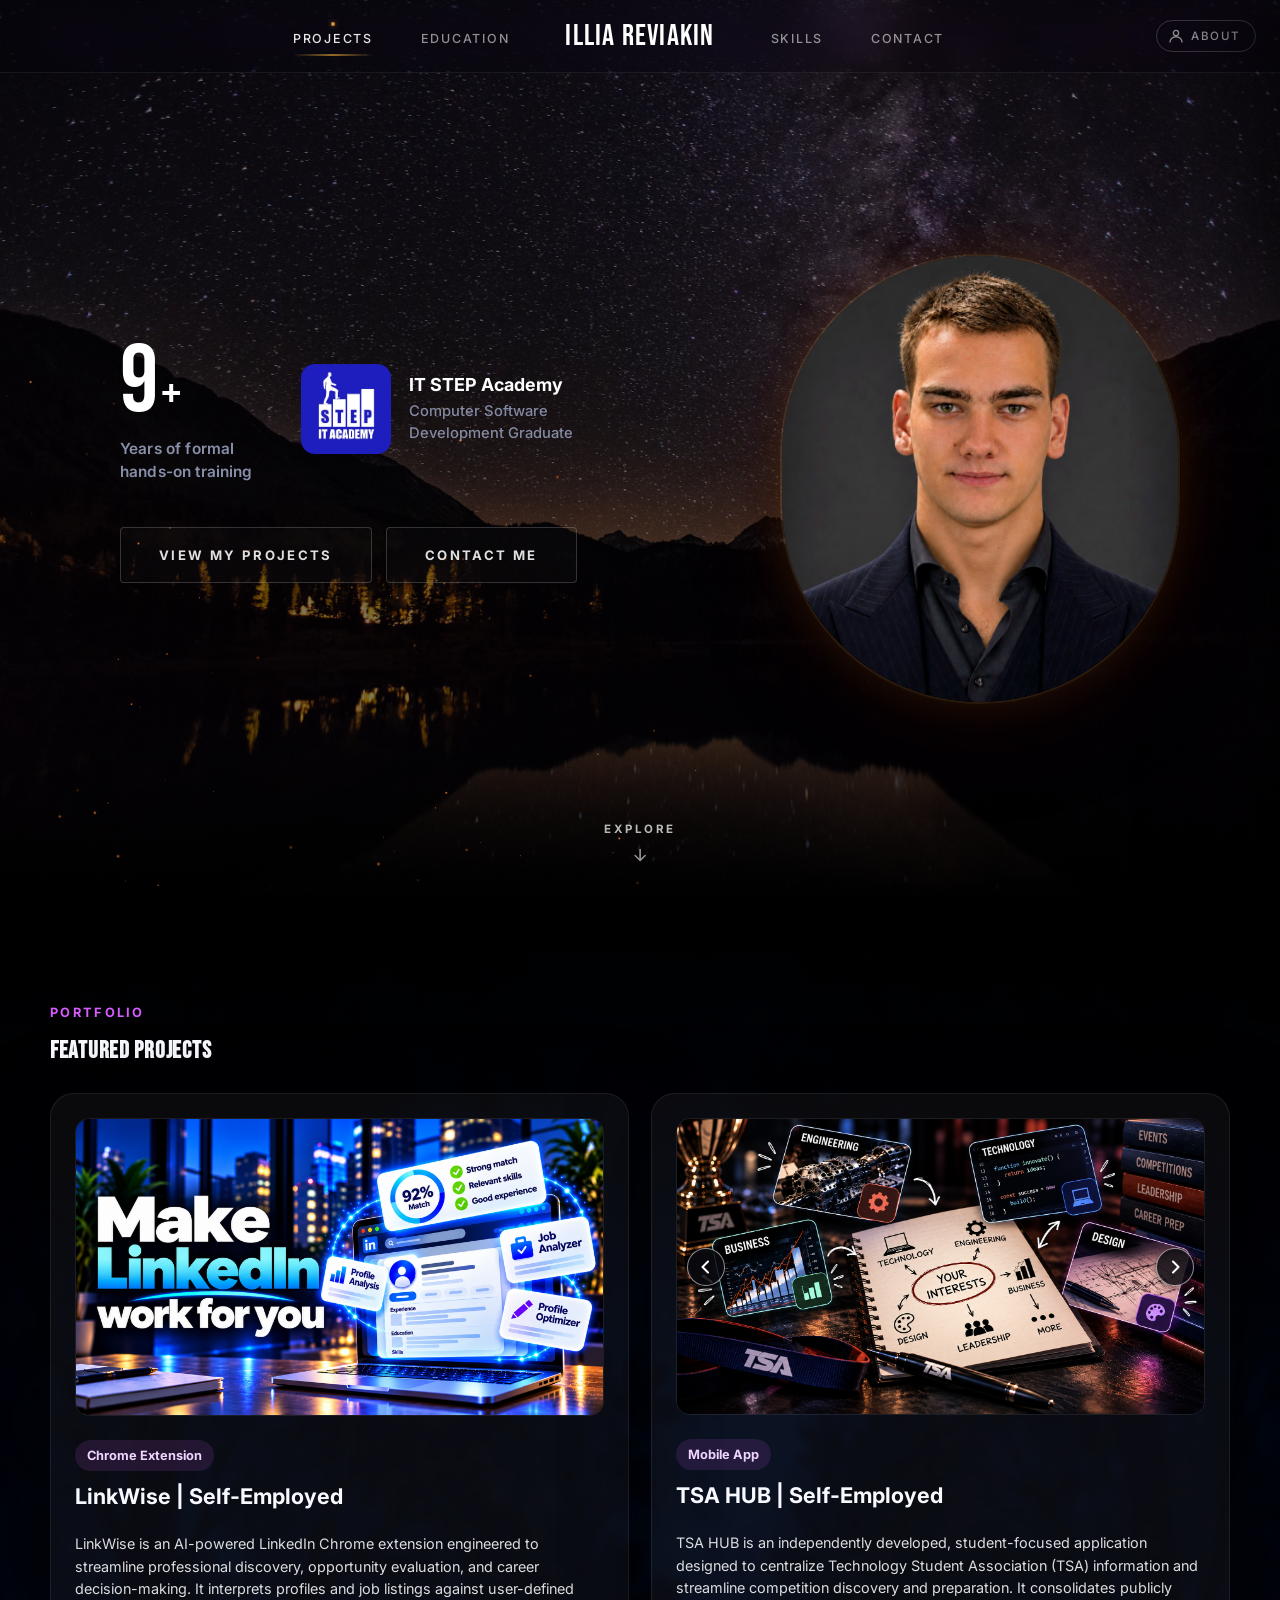
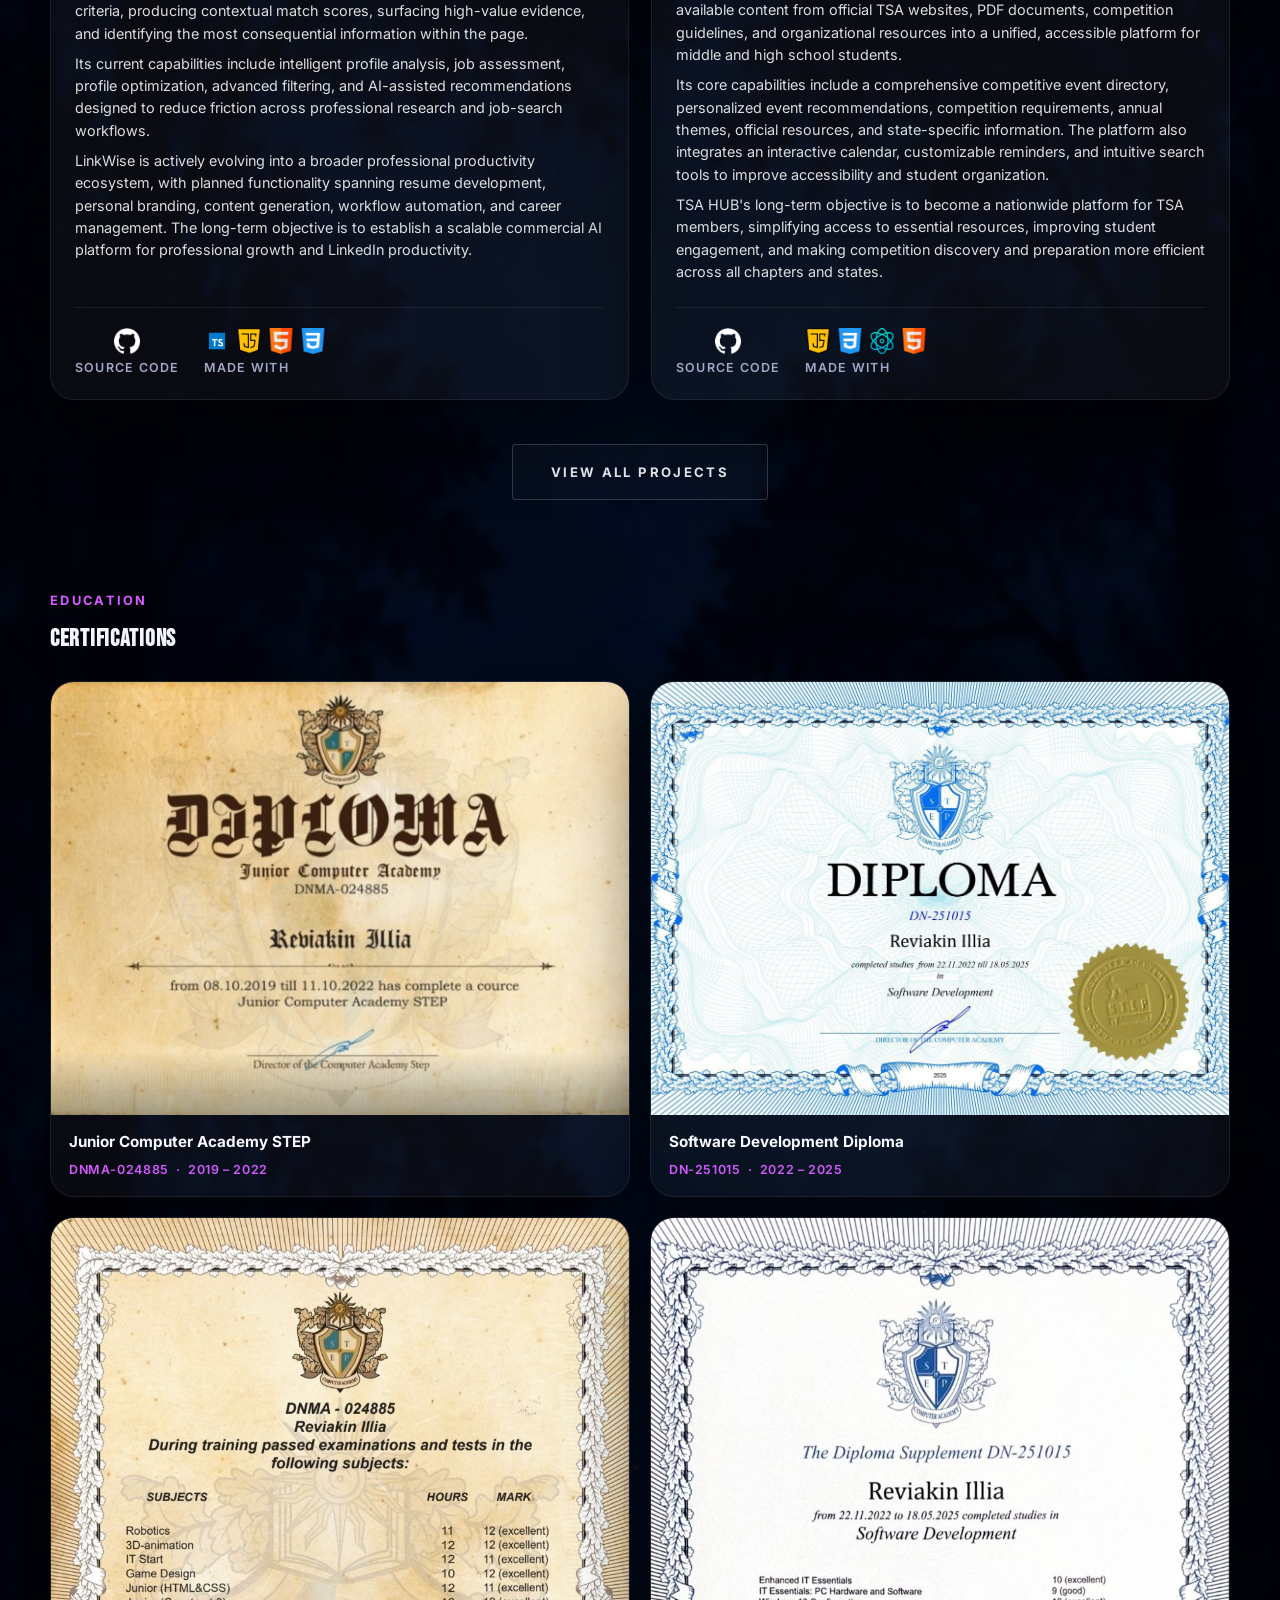
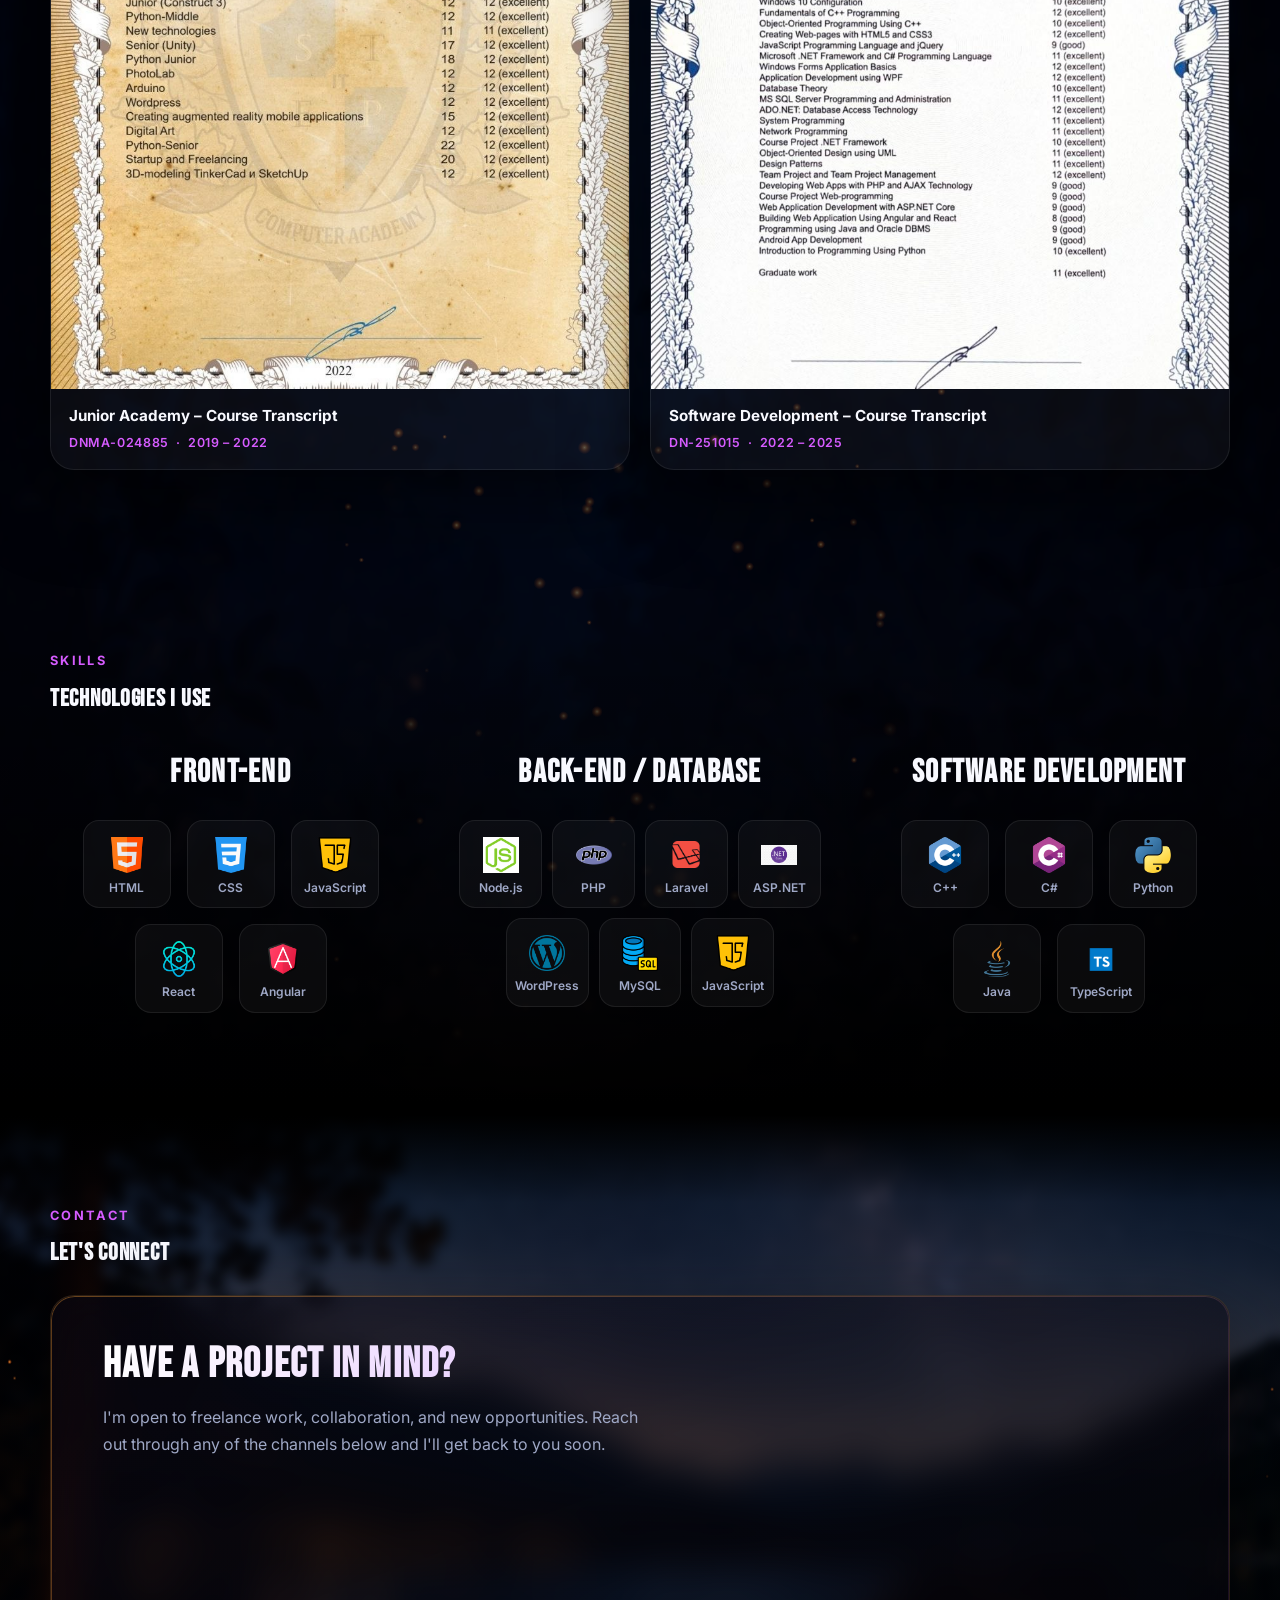
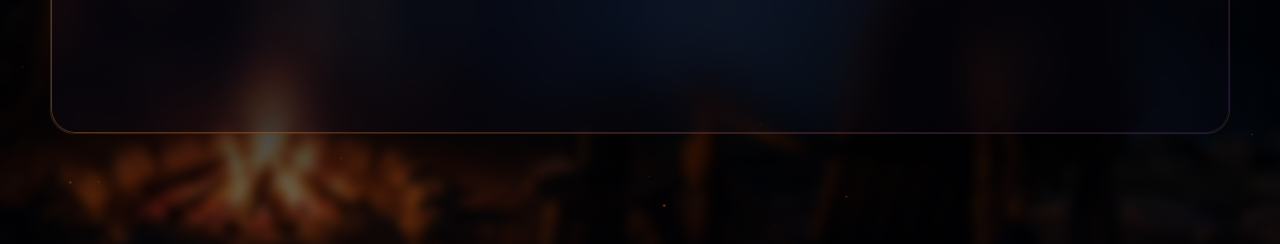
==== index.html @ 8b2b3a5b "add logo favicon" ====
<!DOCTYPE html>
<html lang="en">
<head>
    <meta charset="UTF-8" />
    <meta name="viewport" content="width=device-width, initial-scale=1.0" />
    <link rel="icon" href="favicon.ico" sizes="any" />
    <link rel="icon" type="image/png" href="assets/img/logo.png" />
    <link rel="apple-touch-icon" href="assets/img/apple-touch-icon.png" />
    <title>Illia Reviakin | Portfolio</title>

    <link rel="preconnect" href="https://fonts.googleapis.com">
    <link rel="preconnect" href="https://fonts.gstatic.com" crossorigin>
    <link href="https://fonts.googleapis.com/css2?family=Bebas+Neue&family=Inter:wght@400;500;600;700;800&display=swap" rel="stylesheet">

    <link rel="stylesheet" href="assets/css/core/global.css" />
    <link rel="stylesheet" href="assets/css/hero.css?v=3" />
    <link rel="stylesheet" href="assets/css/projects.css" />
    <link rel="stylesheet" href="assets/css/education-skills.css" />
    <link rel="stylesheet" href="assets/css/contact-responsive.css" />
</head>
<body>

<div class="scroll-progress" id="scrollProgress"></div>

<header class="site-header">
    <div class="container nav">
        <nav class="nav-links nav-links-left">
            <a href="#projects">Projects</a>
            <a href="#education">Education</a>
        </nav>
        <a href="#" class="brand">Illia Reviakin</a>
        <nav class="nav-links nav-links-right">
            <a href="#skills">Skills</a>
            <a href="#contact">Contact</a>
        </nav>
    </div>
    <button class="nav-about-btn" id="aboutBtn" aria-label="About me">
        <svg width="18" height="18" viewBox="0 0 24 24" fill="none" xmlns="http://www.w3.org/2000/svg">
            <circle cx="12" cy="8" r="3.5" stroke="currentColor" stroke-width="1.7"/>
            <path d="M4 20c0-4 3.582-7 8-7s8 3 8 7" stroke="currentColor" stroke-width="1.7" stroke-linecap="round"/>
        </svg>
        <span>About</span>
    </button>
    <button class="mobile-menu-toggle" id="mobileMenuToggle" aria-label="Open menu" aria-expanded="false" aria-controls="mobileMenu">
        <span class="mobile-menu-bar"></span>
        <span class="mobile-menu-bar"></span>
        <span class="mobile-menu-bar"></span>
    </button>
</header>

<div class="mobile-menu-backdrop" id="mobileMenuBackdrop"></div>
<nav class="mobile-menu" id="mobileMenu" aria-hidden="true" aria-label="Mobile navigation">
    <div class="mobile-menu-inner">
        <span class="mobile-menu-eyebrow">Menu</span>
        <a href="projects.html" class="mobile-menu-link mobile-menu-link-page">Projects</a>
        <a href="#education" class="mobile-menu-link">Education</a>
        <a href="#skills" class="mobile-menu-link">Skills</a>
        <a href="#contact" class="mobile-menu-link">Contact</a>
        <a href="#" class="mobile-menu-link mobile-menu-link-about" id="mobileMenuAbout">
            <svg width="18" height="18" viewBox="0 0 24 24" fill="none" xmlns="http://www.w3.org/2000/svg">
                <circle cx="12" cy="8" r="3.5" stroke="currentColor" stroke-width="1.7"/>
                <path d="M4 20c0-4 3.582-7 8-7s8 3 8 7" stroke="currentColor" stroke-width="1.7" stroke-linecap="round"/>
            </svg>
            About Me
        </a>
    </div>
</nav>

<main>


    <section class="hero">
        <div class="hero-bg"></div>
        <div class="container hero-inner">
            <div class="hero-content">
                <div class="hero-image-side">
                    <div class="hero-oval">
                        <img src="assets/img/pfp/IMG_20261115_224828_954.jpg" alt="Illia Reviakin" />
                    </div>
                </div>

                <div class="hero-text-side">
                    <div class="hero-stats">
                        <div class="hero-stat hero-stat-exp">
                            <div class="stat-exp-number">
                                <span class="stat-exp-num">9</span><span class="stat-exp-plus">+</span>
                            </div>
                            <div class="stat-exp-label">Years of formal<br>hands-on training</div>
                        </div>
                        <div class="hero-stat hero-stat-academy">
                            <img src="assets/img/icons/academy.png" alt="IT STEP Academy" class="academy-logo-big" />
                            <div class="stat-academy-text">
                                <span class="stat-academy-name">IT STEP Academy</span>
                                <span class="stat-academy-sub">Computer Software<br>Development Graduate</span>
                            </div>
                        </div>
                    </div>
                    <div class="hero-actions">
                        <a href="projects.html" class="btn-ember btn-ember-ghost">View My Projects</a>
                        <a href="#contact" class="btn-ember btn-ember-ghost">Contact Me</a>
                    </div>
                </div>
            </div>
        </div>
        <canvas class="hero-particles" aria-hidden="true"></canvas>
        <a href="#projects" class="hero-explore">
            <span class="hero-explore-label">Explore</span>
            <span class="hero-explore-arrow">
                <svg width="18" height="18" viewBox="0 0 18 18" fill="none" xmlns="http://www.w3.org/2000/svg">
                    <path d="M9 3.5V14.5M9 14.5L4 9.5M9 14.5L14 9.5" stroke="currentColor" stroke-width="1.6" stroke-linecap="round" stroke-linejoin="round"/>
                </svg>
            </span>
        </a>
    </section>

    <div class="seam-divider"></div>

    <div class="bonfire-zone">
        <canvas class="bonfire-canvas" aria-hidden="true"></canvas>
        <section id="projects" class="section">
            <div class="container">
                <div class="section-head">
                    <p class="section-label">Portfolio</p>
                    <h2>Featured Projects</h2>
                </div>
                <div class="projects-grid projects-single">


                    <article class="project-card">
                        <div class="project-preview">
                            <img src="assets/img/projects/linkwise/linkwise.png" alt="LinkWise" class="project-preview-img" />
                        </div>
                        <div class="project-card-body">
                            <div class="project-card-top">
                                <span class="project-tag">Chrome Extension</span>
                            </div>
                            <h3>LinkWise | Self-Employed</h3>
                            <ul class="project-bullets">
                                <li>LinkWise is an AI-powered LinkedIn Chrome extension engineered to streamline professional discovery, opportunity evaluation, and career decision-making. It interprets profiles and job listings against user-defined criteria, producing contextual match scores, surfacing high-value evidence, and identifying the most consequential information within the page.</li>
                                <li>Its current capabilities include intelligent profile analysis, job assessment, profile optimization, advanced filtering, and AI-assisted recommendations designed to reduce friction across professional research and job-search workflows.</li>
                                <li>LinkWise is actively evolving into a broader professional productivity ecosystem, with planned functionality spanning resume development, personal branding, content generation, workflow automation, and career management. The long-term objective is to establish a scalable commercial AI platform for professional growth and LinkedIn productivity.</li>
                            </ul>
                            <div class="project-stats">
                                <a href="https://github.com/irev1ak1n/linkwise" target="_blank" rel="noopener" class="project-stat project-stat-github" aria-label="LinkWise source code on GitHub">
                                    <img src="assets/img/icons/github.png" alt="GitHub" />
                                    <span class="project-stat-label">Source code</span>
                                </a>
                                <div class="project-stat project-stat-tech">
                                    <div class="project-tech-icons">
                                        <img src="assets/img/icons/typescript.png" alt="TypeScript" title="TypeScript" />
                                        <img src="assets/img/icons/java-script.png" alt="JavaScript" title="JavaScript" />
                                        <img src="assets/img/icons/html.png" alt="HTML" title="HTML" />
                                        <img src="assets/img/icons/css-3.png" alt="CSS" title="CSS" />
                                    </div>
                                    <span class="project-stat-label">Made with</span>
                                </div>
                            </div>
                        </div>
                    </article>

                    <article class="project-card">
                        <div class="project-preview project-slideshow">
                                <div class="slideshow-track">
                                    <div class="slideshow-slide"><img src="assets/img/projects/tsa-hub/tsa-hub.png" alt="TSA HUB" class="project-preview-img" /></div>
                                    <div class="slideshow-slide slideshow-trio">
                                            <img src="assets/img/projects/tsa-hub/slideshow%20(6).jpg" alt="TSA HUB screenshot 6" loading="lazy" />
                                            <img src="assets/img/projects/tsa-hub/slideshow%20(5).jpg" alt="TSA HUB screenshot 5" loading="lazy" />
                                            <img src="assets/img/projects/tsa-hub/slideshow%20(4).jpg" alt="TSA HUB screenshot 4" loading="lazy" />
                                    </div>
                                    <div class="slideshow-slide slideshow-trio">
                                            <img src="assets/img/projects/tsa-hub/slideshow%20(1).jpg" alt="TSA HUB screenshot 1" loading="lazy" />
                                            <img src="assets/img/projects/tsa-hub/slideshow%20(2).jpg" alt="TSA HUB screenshot 2" loading="lazy" />
                                            <img src="assets/img/projects/tsa-hub/slideshow%20(3).jpg" alt="TSA HUB screenshot 3" loading="lazy" />
                                    </div>
                                </div>
                                <button type="button" class="slideshow-arrow slideshow-prev" aria-label="Previous image"><svg width="18" height="18" viewBox="0 0 18 18" fill="none" xmlns="http://www.w3.org/2000/svg"><path d="M11 3.5L5.5 9L11 14.5" stroke="currentColor" stroke-width="2" stroke-linecap="round" stroke-linejoin="round"/></svg></button>
                                <button type="button" class="slideshow-arrow slideshow-next" aria-label="Next image"><svg width="18" height="18" viewBox="0 0 18 18" fill="none" xmlns="http://www.w3.org/2000/svg"><path d="M7 3.5L12.5 9L7 14.5" stroke="currentColor" stroke-width="2" stroke-linecap="round" stroke-linejoin="round"/></svg></button>
                        </div>
                        <div class="project-card-body">
                            <div class="project-card-top">
                                <span class="project-tag">Mobile App</span>
                            </div>
                            <h3>TSA HUB | Self-Employed</h3>
                            <ul class="project-bullets">
                                <li>TSA HUB is an independently developed, student-focused application designed to centralize Technology Student Association (TSA) information and streamline competition discovery and preparation. It consolidates publicly available content from official TSA websites, PDF documents, competition guidelines, and organizational resources into a unified, accessible platform for middle and high school students.</li>
                                <li>Its core capabilities include a comprehensive competitive event directory, personalized event recommendations, competition requirements, annual themes, official resources, and state-specific information. The platform also integrates an interactive calendar, customizable reminders, and intuitive search tools to improve accessibility and student organization.</li>
                                <li>TSA HUB's long-term objective is to become a nationwide platform for TSA members, simplifying access to essential resources, improving student engagement, and making competition discovery and preparation more efficient across all chapters and states.</li>
                            </ul>
                            <div class="project-stats">
                                <a href="https://github.com/irev1ak1n/tsa-hub" target="_blank" rel="noopener" class="project-stat project-stat-github" aria-label="TSA HUB source code on GitHub">
                                    <img src="assets/img/icons/github.png" alt="GitHub" />
                                    <span class="project-stat-label">Source code</span>
                                </a>
                                <div class="project-stat project-stat-tech">
                                    <div class="project-tech-icons">
                                        <img src="assets/img/icons/java-script.png" alt="JavaScript" title="JavaScript" />
                                        <img src="assets/img/icons/css-3.png" alt="CSS" title="CSS" />
                                        <img src="assets/img/icons/react.png" alt="React" title="React" />
                                        <img src="assets/img/icons/html.png" alt="HTML" title="HTML" />
                                    </div>
                                    <span class="project-stat-label">Made with</span>
                                </div>
                            </div>
                        </div>
                    </article>




                </div>
                <div class="projects-cta">
                    <a href="projects.html" class="btn-ember btn-ember-ghost">View All Projects</a>
                </div>
            </div>
        </section>


        <section id="education" class="section">
            <div class="container">
                <div class="section-head">
                    <p class="section-label">Education</p>
                    <h2>Certifications</h2>
                </div>
                <div class="certs-grid">

                    <div class="certs-row certs-row-diplomas">
                        <div class="cert-card cert-card-wide">
                            <div class="cert-img-wrap cert-img-landscape">
                                <img src="assets/img/certs/junior.png" alt="Junior Computer Academy Diploma" />
                            </div>
                            <div class="cert-info">
                                <p class="cert-name">Junior Computer Academy STEP</p>
                                <p class="cert-meta">DNMA-024885 &nbsp;·&nbsp; 2019 – 2022</p>
                            </div>
                        </div>
                        <div class="cert-card cert-card-wide">
                            <div class="cert-img-wrap cert-img-landscape">
                                <img src="assets/img/certs/senior.jpg" alt="Software Development Diploma" />
                            </div>
                            <div class="cert-info">
                                <p class="cert-name">Software Development Diploma</p>
                                <p class="cert-meta">DN-251015 &nbsp;·&nbsp; 2022 – 2025</p>
                            </div>
                        </div>
                    </div>

                    <div class="certs-row certs-row-transcripts">
                        <div class="cert-card">
                            <div class="cert-img-wrap">
                                <img src="assets/img/certs/junior-courses.jpg" alt="Junior Academy Course List" />
                            </div>
                            <div class="cert-info">
                                <p class="cert-name">Junior Academy – Course Transcript</p>
                                <p class="cert-meta">DNMA-024885 &nbsp;·&nbsp; 2019 – 2022</p>
                            </div>
                        </div>
                        <div class="cert-card">
                            <div class="cert-img-wrap">
                                <img src="assets/img/certs/senior-courses.jpg" alt="Software Development Course List" />
                            </div>
                            <div class="cert-info">
                                <p class="cert-name">Software Development – Course Transcript</p>
                                <p class="cert-meta">DN-251015 &nbsp;·&nbsp; 2022 – 2025</p>
                            </div>
                        </div>
                    </div>

                </div>
            </div>
        </section>


        <section id="skills" class="section">
            <div class="container">
                <div class="section-head">
                    <p class="section-label">Skills</p>
                    <h2>Technologies I Use</h2>
                </div>
                <div class="skills-grid">

                    <article class="skill-group">
                        <h3>Front-End</h3>
                        <div class="skill-items">
                            <div class="skill-item"><img src="assets/img/icons/html.png" alt="HTML" /><span>HTML</span></div>
                            <div class="skill-item"><img src="assets/img/icons/css-3.png" alt="CSS" /><span>CSS</span></div>
                            <div class="skill-item"><img src="assets/img/icons/java-script.png" alt="JavaScript" /><span>JavaScript</span></div>
                            <div class="skill-item"><img src="assets/img/icons/react.png" alt="React" /><span>React</span></div>
                            <div class="skill-item"><img src="assets/img/icons/angular.png" alt="Angular" /><span>Angular</span></div>
                        </div>
                    </article>

                    <article class="skill-group">
                        <h3>Back-End / Database</h3>
                        <div class="skill-items skill-items-four">
                            <div class="skill-item"><img src="assets/img/icons/node-js.png" alt="Node.js" /><span>Node.js</span></div>
                            <div class="skill-item"><img src="assets/img/icons/php.png" alt="PHP" /><span>PHP</span></div>
                            <div class="skill-item"><img src="assets/img/icons/laravel-logo.png" alt="Laravel" /><span>Laravel</span></div>
                            <div class="skill-item"><img src="assets/img/icons/net.png" alt="ASP.NET" /><span>ASP.NET</span></div>
                            <div class="skill-item"><img src="assets/img/icons/wordpress.png" alt="WordPress" /><span>WordPress</span></div>
                            <div class="skill-item"><img src="assets/img/icons/database.png" alt="MySQL" /><span>MySQL</span></div>
                            <div class="skill-item"><img src="assets/img/icons/java-script.png" alt="JavaScript" /><span>JavaScript</span></div>
                        </div>
                    </article>

                    <article class="skill-group">
                        <h3>Software Development</h3>
                        <div class="skill-items">
                            <div class="skill-item"><img src="assets/img/icons/c-.png" alt="C++" /><span>C++</span></div>
                            <div class="skill-item"><img src="assets/img/icons/c-sharp.png" alt="C#" /><span>C#</span></div>
                            <div class="skill-item"><img src="assets/img/icons/python.png" alt="Python" /><span>Python</span></div>
                            <div class="skill-item"><img src="assets/img/icons/java.png" alt="Java" /><span>Java</span></div>
                            <div class="skill-item"><img src="assets/img/icons/typescript.png" alt="TypeScript" /><span>TypeScript</span></div>
                        </div>
                    </article>

                </div>
            </div>
        </section>
    </div>

    <div class="seam-divider"></div>

    <section id="contact" class="section contact-section">
        <canvas class="contact-particles" aria-hidden="true"></canvas>
        <div class="container">
            <div class="section-head">
                <p class="section-label">Contact</p>
                <h2>Let's Connect</h2>
            </div>
            <div class="contact-card">
                <div class="contact-intro">
                    <h3 class="contact-heading">Have a project in mind?</h3>
                    <p>I'm open to freelance work, collaboration, and new opportunities. Reach out through any of the channels below and I'll get back to you soon.</p>
                </div>
                <div class="contact-links">
                    <a href="mailto:illiareviakin2008@gmail.com" class="contact-link">
                        <span class="contact-link-icon">
                            <img src="assets/img/icons/mail.png" alt="Email" />
                        </span>
                        <span class="contact-link-text">
                            <span class="contact-link-label">Email</span>
                            <span class="contact-link-value">illiareviakin2008@gmail.com</span>
                        </span>
                    </a>
                    <a href="https://www.linkedin.com/in/illia-reviakin-12b951322/" target="_blank" class="contact-link">
                        <span class="contact-link-icon">
                            <img src="assets/img/icons/linkedin.png" alt="LinkedIn" />
                        </span>
                        <span class="contact-link-text">
                            <span class="contact-link-label">LinkedIn</span>
                            <span class="contact-link-value">Illia Reviakin</span>
                        </span>
                    </a>
                    <a href="https://github.com/irev1ak1n" target="_blank" class="contact-link">
                        <span class="contact-link-icon">
                            <img src="assets/img/icons/github.png" alt="GitHub" />
                        </span>
                        <span class="contact-link-text">
                            <span class="contact-link-label">GitHub</span>
                            <span class="contact-link-value">View my repositories</span>
                        </span>
                    </a>
                </div>
            </div>
        </div>
    </section>

</main>

<button class="back-to-top" id="backToTop" aria-label="Back to top">
    <svg width="18" height="18" viewBox="0 0 18 18" fill="none" xmlns="http://www.w3.org/2000/svg">
        <path d="M9 14.5V3.5M9 3.5L4 8.5M9 3.5L14 8.5" stroke="currentColor" stroke-width="1.6" stroke-linecap="round" stroke-linejoin="round"/>
    </svg>
</button>

<div class="about-overlay" id="aboutOverlay" aria-hidden="true">
    <div class="about-modal" role="dialog" aria-modal="true" aria-label="About Illia Reviakin">
        <button class="about-close" id="aboutClose" aria-label="Close">
            <svg width="18" height="18" viewBox="0 0 18 18" fill="none" xmlns="http://www.w3.org/2000/svg">
                <path d="M3 3l12 12M15 3L3 15" stroke="currentColor" stroke-width="1.7" stroke-linecap="round"/>
            </svg>
        </button>
        <div class="about-modal-inner">
            <span class="about-modal-eyebrow">About Me</span>
            <h2 class="about-modal-name">Illia Reviakin</h2>
            <p class="about-modal-text">I’m an aspiring software engineer with 9 years of formal software development training through IT STEP Academy and a strong interest in AI, full-stack development, and product engineering. Currently focused on independent projects and self-employed development work, with experience building software for real users and practical use cases. I’m motivated by complex challenges, the process of working through uncertainty, and creating practical solutions that make a meaningful difference for others.</p>
            <div class="about-modal-langs">
                <span class="about-langs-label">Languages</span>
                <span class="about-langs-list">Russian <span class="about-langs-dot">·</span> Ukrainian <span class="about-langs-dot">·</span> English</span>
            </div>
        </div>
    </div>
</div>

<script src="assets/js/main.js"></script>
</body>
</html>
---- assets/css/core/global.css ----
:root {
    --bg: #020307;
    --bg-soft: #05070f;
    --panel: rgba(255, 255, 255, 0.04);
    --panel-strong: rgba(255, 255, 255, 0.08);
    --text: #f8f9ff;
    --muted: #9fa8c6;
    --line: rgba(255, 255, 255, 0.08);

    --accent: #d65cff;
    --accent-2: #6ea8ff;
    --accent-3: #ff4d8d;

    --shadow: 0 25px 80px rgba(0, 0, 0, 0.6);

    --radius-lg: 24px;
    --radius-md: 16px;
    --container: 1180px;
}

* {
    box-sizing: border-box;
}

html {
    scroll-behavior: smooth;
}

body {
    margin: 0;
    background: #020307;
    color: var(--text);
    font-family: "Inter", sans-serif;
}

a {
    color: inherit;
    text-decoration: none;
}

img {
    max-width: 100%;
    display: block;
}

.container {
    width: min(100% - 40px, var(--container));
    margin: 0 auto;
}

.section {
    padding: 90px 0;
}

.section-head {
    margin-bottom: 28px;
}

.section-label,
.eyebrow {
    margin: 0 0 12px;
    color: var(--accent);
    text-transform: uppercase;
    letter-spacing: 0.18em;
    font-size: 0.8rem;
    font-weight: 700;
}

h1, h2, h3 {
    margin: 0;
}

h1, h2 {
    font-family: "Bebas Neue", sans-serif;
    letter-spacing: 0.03em;
}

p {
    margin: 0;
    color: var(--muted);
    line-height: 1.7;
}

.btn {
    display: inline-flex;
    align-items: center;
    justify-content: center;
    min-height: 48px;
    padding: 0 22px;
    border-radius: 999px;
    font-weight: 700;
    transition: 0.25s ease;
    border: 1px solid transparent;
    cursor: pointer;
}

.btn-primary {
    background: linear-gradient(135deg, var(--accent), var(--accent-3));
    color: #fff;
    box-shadow: var(--shadow);
}

.btn-primary:hover {
    transform: translateY(-2px);
}

.btn-secondary {
    border-color: var(--line);
    background: rgba(255, 255, 255, 0.04);
    color: var(--text);
}

.btn-secondary:hover {
    background: rgba(255, 255, 255, 0.08);
}

.btn-ember {
    position: relative;
    display: inline-flex;
    align-items: center;
    justify-content: center;
    min-height: 56px;
    padding: 0 38px;
    border-radius: 4px;
    font-family: "Inter", sans-serif;
    font-weight: 700;
    font-size: 0.82rem;
    letter-spacing: 0.18em;
    text-transform: uppercase;
    cursor: pointer;
    overflow: hidden;
    border: 1px solid transparent;
    transition:
            transform 0.3s cubic-bezier(0.34, 1.56, 0.64, 1),
            border-color 0.3s ease,
            box-shadow 0.3s ease,
            color 0.3s ease,
            background 0.3s ease;
}

.btn-ember::before {
    content: '';
    position: absolute;
    top: 0;
    left: -120%;
    width: 70%;
    height: 100%;
    background: linear-gradient(
            100deg,
            transparent,
            rgba(255, 210, 140, 0.28),
            transparent
    );
    transform: skewX(-20deg);
    transition: left 0.6s ease;
    pointer-events: none;
}

.btn-ember:hover::before {
    left: 130%;
}

.btn-ember-primary {
    color: rgba(255, 190, 110, 0.95);
    border-color: rgba(255, 150, 50, 0.7);
    background: rgba(255, 140, 40, 0.04);
    box-shadow:
            0 0 18px rgba(255, 130, 30, 0.25),
            inset 0 0 18px rgba(255, 130, 30, 0.08);
}

.btn-ember-primary:hover {
    transform: translateY(-3px);
    color: #ffffff;
    border-color: rgba(255, 175, 70, 0.95);
    background: rgba(255, 140, 40, 0.1);
    box-shadow:
            0 0 28px rgba(255, 140, 35, 0.5),
            0 14px 40px rgba(255, 100, 20, 0.25),
            inset 0 0 22px rgba(255, 140, 30, 0.14);
}

.btn-ember-ghost {
    color: rgba(255, 255, 255, 0.88);
    border-color: rgba(255, 255, 255, 0.18);
    background: rgba(255, 255, 255, 0.02);
}

.btn-ember-ghost:hover {
    transform: translateY(-3px);
    color: #ffffff;
    border-color: rgba(255, 165, 70, 0.55);
    background: rgba(255, 150, 50, 0.06);
    box-shadow:
            0 0 22px rgba(255, 130, 30, 0.18),
            0 14px 36px rgba(0, 0, 0, 0.35);
}

.back-to-top {
    position: fixed;
    bottom: 36px;
    left: 36px;
    z-index: 100;
    width: 44px;
    height: 44px;
    border-radius: 50%;
    border: 1px solid rgba(255, 255, 255, 0.12);
    background: rgba(10, 8, 20, 0.7);
    backdrop-filter: blur(12px);
    -webkit-backdrop-filter: blur(12px);
    color: rgba(255, 255, 255, 0.75);
    cursor: pointer;
    display: flex;
    align-items: center;
    justify-content: center;
    opacity: 0;
    translate: 0 12px;
    pointer-events: none;
    transition:
            opacity 0.35s ease,
            translate 0.35s cubic-bezier(0.34, 1.56, 0.64, 1),
            border-color 0.25s ease,
            background 0.25s ease,
            color 0.25s ease;
}

.back-to-top.is-visible {
    opacity: 1;
    translate: 0 0;
    pointer-events: auto;
}

.back-to-top:hover {
    border-color: rgba(214, 92, 255, 0.5);
    background: rgba(214, 92, 255, 0.15);
    color: #ffffff;
}

@media (max-width: 700px) {
    .back-to-top {
        bottom: 24px;
        left: 20px;
        width: 38px;
        height: 38px;
    }
}

.scroll-progress {
    position: fixed;
    top: 0;
    left: 0;
    width: 0%;
    height: 2px;
    background: linear-gradient(90deg, rgba(255, 140, 30, 0.9), rgba(255, 210, 80, 0.9), rgba(255, 160, 50, 0.9));
    z-index: 200;
    transition: width 0.08s linear;
    box-shadow: 0 0 8px rgba(255, 160, 30, 0.6), 0 0 20px rgba(255, 100, 10, 0.3);
}

.project-stat-hours {
    background: linear-gradient(135deg, var(--accent), var(--accent-3));
    -webkit-background-clip: text;
    background-clip: text;
    -webkit-text-fill-color: transparent;
    color: transparent;
}

.bonfire-zone {
    position: relative;
    overflow: hidden;
    background: #0c1626;
}

.bonfire-zone::before {
    content: '';
    position: absolute;
    inset: -20px;
    background: url('../../img/background/bg4.png') center top / 100% 100% no-repeat;
    filter: blur(5px);
    z-index: 0;
}

.bonfire-zone::after {
    content: '';
    position: absolute;
    inset: 0;
    background:
            linear-gradient(to bottom, #000000 0%, transparent 14%, transparent 86%, #000000 100%),
            rgba(4, 7, 18, 0.34);
    pointer-events: none;
    z-index: 0;
}

.bonfire-canvas {
    position: absolute;
    inset: 0;
    width: 100%;
    height: 100%;
    z-index: 0;
    pointer-events: none;
}

.bonfire-zone > .section {
    position: relative;
    z-index: 1;
}

.seam-divider {
    height: 12px;
    background: #000000;
    position: relative;
    z-index: 5;
}


.skill-item:hover {
    border-color: rgba(255, 150, 50, 0.45) !important;
    box-shadow: 0 8px 30px rgba(255, 120, 20, 0.18) !important;
}
---- assets/css/hero.css ----
.site-header {
    position: fixed;
    top: 0;
    left: 0;
    right: 0;
    z-index: 50;
    backdrop-filter: blur(20px) saturate(1.8);
    -webkit-backdrop-filter: blur(20px) saturate(1.8);
    background: rgba(2, 3, 7, 0.28);
    border-bottom: 1px solid rgba(255, 255, 255, 0.07);
    transition:
            background 0.4s ease,
            border-color 0.4s ease,
            box-shadow 0.4s ease;
    transform: translateY(-100%);
    animation: navSlideDown 0.6s cubic-bezier(0.22, 1, 0.36, 1) 0.15s forwards;
}

@keyframes navSlideDown {
    to { transform: translateY(0); }
}

.site-header.scrolled {
    background: rgba(2, 3, 7, 0.48);
    border-bottom-color: rgba(255, 255, 255, 0.1);
    box-shadow: 0 4px 30px rgba(0, 0, 0, 0.4);
}

.nav {
    position: relative;
    z-index: 1;
    min-height: 72px;
    display: flex;
    align-items: center;
    justify-content: space-between;
    gap: 0;
    transition: min-height 0.35s ease;
}

.site-header.scrolled .nav {
    min-height: 58px;
}

.brand {
    font-family: "Bebas Neue", sans-serif;
    font-size: 1.9rem;
    letter-spacing: 0.04em;
    color: #ffffff;
    white-space: nowrap;
    flex-shrink: 0;
    padding: 0 32px;
    transition: opacity 0.2s ease;
}

.brand:hover {
    opacity: 0.75;
}

.nav-links {
    display: flex;
    align-items: center;
    gap: 0;
    flex: 1;
    background: none;
    border: none;
    padding: 0;
    backdrop-filter: none;
}

.nav-links-left {
    justify-content: flex-end;
}

.nav-links-right {
    justify-content: flex-start;
}

.nav-links a {
    position: relative;
    color: rgba(255, 255, 255, 0.55);
    font-weight: 500;
    font-size: 0.78rem;
    letter-spacing: 0.14em;
    padding: 14px 24px 10px;
    border: none;
    background: none;
    border-radius: 0;
    text-transform: uppercase;
    transition: color 0.3s ease;
}

.nav-links a::before {
    content: '';
    position: absolute;
    top: 5px;
    left: 50%;
    transform: translateX(-50%) translateY(-3px);
    width: 4px;
    height: 4px;
    border-radius: 50%;
    background: rgba(210, 145, 55, 1);
    box-shadow: 0 0 4px rgba(210, 130, 30, 0.6);
    opacity: 0;
    transition: opacity 0.3s ease, transform 0.3s ease;
}

.nav-links a::after {
    content: '';
    position: absolute;
    bottom: 0;
    left: 24px;
    right: 24px;
    height: 1.5px;
    background: linear-gradient(90deg, transparent, rgba(195, 140, 50, 0.75), transparent);
    transform: scaleX(0);
    transform-origin: center;
    transition: transform 0.35s ease;
}

.nav-links a:hover {
    color: rgba(255, 255, 255, 0.9);
}

.nav-links a:hover::before {
    opacity: 1;
    transform: translateX(-50%) translateY(0);
}

.nav-links a:hover::after {
    transform: scaleX(1);
}

.nav-links a.nav-active {
    color: rgba(255, 255, 255, 0.9);
}

.nav-links a.nav-active::before {
    opacity: 1;
    transform: translateX(-50%) translateY(0);
}

.nav-links a.nav-active::after {
    transform: scaleX(1);
}

.hero {
    position: relative;
    min-height: 100vh;
    display: flex;
    align-items: center;
    overflow: hidden;
    background: url('../img/background/bg1.jpg') center center / cover no-repeat;
}

.hero::after {
    content: '';
    position: absolute;
    inset: 0;
    background:
            linear-gradient(to bottom, transparent 80%, #000000 100%),
            rgba(2, 3, 7, 0.52);
    z-index: 1;
}


.hero-bg {
    z-index: 2;
}

.hero-inner {
    z-index: 3;
}

.hero-bg {
    position: absolute;
    inset: 0;
    z-index: 2;
}

.hero-inner {
    position: relative;
    z-index: 3;
    padding: 60px 0;
    padding-top: 118px;
    width: 100%;
}

.hero-content {
    display: flex;
    align-items: center;
    justify-content: space-between;
    gap: 48px;
    padding: 0 40px;
}

@media (min-width: 701px) {
    .hero-content .hero-text-side {
        order: 1;
    }

    .hero-content .hero-image-side {
        order: 2;
    }
}

.hero-text-side {
    flex: 1;
    min-width: 0;
    padding-left: 80px;
    display: flex;
    flex-direction: column;
    margin-top: -40px;
}



.hero h1 {
    font-size: clamp(2.8rem, 6vw, 5.8rem);
    line-height: 0.95;
    max-width: 640px;
}

.hero-text {
    margin-top: 18px;
    max-width: 500px;
    font-size: 1.05rem;
}



.hero-actions {
    margin-top: 44px;
    display: flex;
    flex-direction: row;
    align-items: center;
    gap: 14px;
    white-space: nowrap;
}

.hero-image-side {
    flex-shrink: 0;
    display: flex;
    align-items: center;
    justify-content: flex-start;
    padding-right: 60px;
}

.hero-oval {
    width: 400px;
    height: 450px;
    border-radius: 999px;
    overflow: hidden;
    border: 2px solid rgba(255, 160, 50, 0.16);
    box-shadow:
            0 0 40px rgba(255, 140, 30, 0.10),
            0 0 90px rgba(255, 100, 20, 0.07),
            0 0 150px rgba(255, 80, 10, 0.04),
            0 0 220px rgba(200, 60, 10, 0.02),
            var(--shadow);
}

.hero-oval img {
    width: 100%;
    height: 100%;
    object-fit: cover;
    object-position: 70% center;
    display: block;
    min-width: 100%;
    min-height: 100%;
}

.hero-intro-box {
    margin-top: 32px;
    padding: 24px 28px;
    max-width: 280px;
    background: linear-gradient(160deg, rgba(10, 8, 20, 0.55), rgba(5, 4, 12, 0.45));
    backdrop-filter: blur(18px);
    -webkit-backdrop-filter: blur(18px);
    border: 1px solid rgba(255, 185, 80, 0.14);
    border-radius: var(--radius-lg);
    box-shadow: 0 20px 60px rgba(0, 0, 0, 0.4), inset 0 1px 0 rgba(255, 200, 100, 0.05);
    opacity: 0;
    animation: introBoxIn 0.8s ease-out 1.2s forwards;
}

.hero-intro-text {
    margin: 0;
    font-size: 0.8rem;
    line-height: 1.6;
    color: rgba(255, 255, 255, 0.78);
    letter-spacing: 0.01em;
}

.hero-intro-text strong {
    color: #ffffff;
    font-weight: 600;
}

@keyframes introBoxIn {
    from {
        opacity: 0;
        transform: translateY(12px);
    }
    to {
        opacity: 1;
        transform: translateY(0);
    }
}

.hero-stats {
    display: flex;
    align-items: center;
    gap: 48px;
    margin-top: 0;
}

.hero-stat {
    display: flex;
    align-items: center;
    gap: 20px;
}

.hero-stat-exp {
    flex-direction: column;
    align-items: flex-start;
    gap: 6px;
}

.stat-exp-number {
    display: flex;
    align-items: baseline;
    gap: 3px;
    line-height: 1;
}

.stat-exp-number .stat-exp-num {
    font-family: "Bebas Neue", sans-serif;
    font-size: 6rem;
    letter-spacing: -0.02em;
    color: #ffffff;
    display: inline-block;
}

.stat-exp-plus {
    font-family: "Bebas Neue", sans-serif;
    font-size: 3.2rem;
    color: #ffffff;
    line-height: 1;
    vertical-align: super;
    margin-left: 2px;
}

.stat-exp-label {
    color: rgba(159, 168, 198, 0.85);
    font-size: 0.96rem;
    font-weight: 600;
    line-height: 1.5;
    letter-spacing: 0.01em;
}

.hero-stat-academy {
    gap: 18px;
}

.academy-logo-big {
    width: 90px;
    height: 90px;
    object-fit: contain;
    border-radius: 14px;
    flex-shrink: 0;
}

.stat-academy-text {
    display: flex;
    flex-direction: column;
    gap: 5px;
}

.stat-academy-name {
    color: #ffffff;
    font-weight: 700;
    font-size: 1.12rem;
    line-height: 1.2;
}

.stat-academy-sub {
    color: rgba(159, 168, 198, 0.8);
    font-size: 0.92rem;
    font-weight: 500;
    line-height: 1.5;
}

.academy-logo {
    width: 22px;
    height: 22px;
    object-fit: contain;
    border-radius: 4px;
}

.hero-particles {
    position: absolute;
    inset: 0;
    width: 100%;
    height: 100%;
    z-index: 2;
    pointer-events: none;
}

.hero-explore {
    position: absolute;
    bottom: 36px;
    left: 50%;
    transform: translateX(-50%);
    z-index: 4;
    display: flex;
    flex-direction: column;
    align-items: center;
    gap: 10px;
    color: rgba(255, 255, 255, 0.72);
    text-decoration: none;
    transition: color 0.25s ease;
    cursor: pointer;
}

.hero-explore:hover {
    color: #ffffff;
}

.hero-explore-label {
    font-size: 0.72rem;
    font-weight: 700;
    letter-spacing: 0.22em;
    text-transform: uppercase;
}

.hero-explore-arrow {
    display: flex;
    align-items: center;
    justify-content: center;
    opacity: 0.8;
    transition: opacity 0.25s ease;
}

.hero-explore:hover .hero-explore-arrow {
    opacity: 1;
}

@keyframes exploreBounce {
    0%, 100% { transform: translateX(-50%) translateY(0); }
    50% { transform: translateX(-50%) translateY(8px); }
}

@media (max-width: 700px) {
    .hero-explore {
        bottom: 24px;
    }
}

.nav-about-btn {
    position: absolute;
    right: 24px;
    top: 50%;
    transform: translateY(-50%);
    display: flex;
    align-items: center;
    gap: 6px;
    background: none;
    border: 1px solid rgba(255, 255, 255, 0.18);
    border-radius: 999px;
    color: rgba(255, 255, 255, 0.55);
    font-family: inherit;
    font-size: 0.72rem;
    font-weight: 500;
    letter-spacing: 0.14em;
    text-transform: uppercase;
    padding: 6px 14px 6px 10px;
    cursor: pointer;
    transition: color 0.25s ease, border-color 0.25s ease, background 0.25s ease;
}

.nav-about-btn:hover {
    color: rgba(255, 255, 255, 0.9);
    border-color: rgba(255, 165, 70, 0.5);
    background: rgba(255, 150, 50, 0.08);
}

.about-overlay {
    position: fixed;
    inset: 0;
    z-index: 1000;
    display: flex;
    align-items: center;
    justify-content: center;
    backdrop-filter: blur(12px) saturate(1.4);
    -webkit-backdrop-filter: blur(12px) saturate(1.4);
    background: rgba(2, 3, 7, 0.55);
    opacity: 0;
    pointer-events: none;
    transition: opacity 0.35s ease;
}

.about-overlay.is-open {
    opacity: 1;
    pointer-events: all;
}

.about-modal {
    position: relative;
    width: 100%;
    max-width: 660px;
    margin: 0 24px;
    padding: 48px 48px 44px;
    background: linear-gradient(160deg, rgba(10, 8, 20, 0.45), rgba(5, 4, 12, 0.35));
    border: 1px solid rgba(255, 185, 80, 0.18);
    border-radius: var(--radius-lg);
    box-shadow: 0 40px 100px rgba(0, 0, 0, 0.7), inset 0 1px 0 rgba(255, 200, 100, 0.06);
    transform: translateY(20px) scale(0.97);
    transition: transform 0.35s cubic-bezier(0.34, 1.56, 0.64, 1), opacity 0.35s ease;
    opacity: 0;
}

.about-overlay.is-open .about-modal {
    transform: translateY(0) scale(1);
    opacity: 1;
}

.about-modal::before {
    content: "";
    position: absolute;
    inset: 0;
    border-radius: inherit;
    padding: 1px;
    background: linear-gradient(120deg,
    rgba(255, 160, 50, 0.6),
    rgba(214, 92, 255, 0.2),
    rgba(255, 100, 30, 0.6),
    rgba(255, 200, 80, 0.4));
    background-size: 300% 300%;
    -webkit-mask: linear-gradient(#000 0 0) content-box, linear-gradient(#000 0 0);
    -webkit-mask-composite: xor;
    mask-composite: exclude;
    animation: borderFlow 9s ease infinite;
    opacity: 0.6;
    pointer-events: none;
}

.about-close {
    position: absolute;
    top: 18px;
    right: 18px;
    background: none;
    border: none;
    color: rgba(255, 255, 255, 0.4);
    cursor: pointer;
    padding: 6px;
    border-radius: 6px;
    transition: color 0.2s ease;
    line-height: 0;
}

.about-close:hover {
    color: rgba(255, 255, 255, 0.9);
}

.about-modal-eyebrow {
    display: block;
    font-size: 0.7rem;
    font-weight: 600;
    letter-spacing: 0.2em;
    text-transform: uppercase;
    color: rgba(255, 160, 50, 0.8);
    margin-bottom: 10px;
}

.about-modal-name {
    font-family: 'Bebas Neue', sans-serif;
    font-size: 2.8rem;
    letter-spacing: 0.04em;
    color: #ffffff;
    margin: 0 0 20px;
    line-height: 1;
}

.about-modal-text {
    margin: 0;
    font-size: 1rem;
    line-height: 1.7;
    color: rgba(255, 255, 255, 0.75);
}

.about-modal-text strong {
    color: #ffffff;
    font-weight: 600;
}

.about-modal-langs {
    margin-top: 26px;
    padding-top: 22px;
    border-top: 1px solid rgba(255, 185, 80, 0.16);
    display: flex;
    flex-direction: column;
    gap: 8px;
}

.about-langs-label {
    font-size: 0.7rem;
    font-weight: 600;
    letter-spacing: 0.2em;
    text-transform: uppercase;
    color: rgba(255, 160, 50, 0.8);
}

.about-langs-list {
    font-size: 1rem;
    font-weight: 600;
    color: rgba(255, 255, 255, 0.9);
    letter-spacing: 0.02em;
}

.about-langs-dot {
    color: rgba(255, 160, 50, 0.7);
    margin: 0 6px;
    font-weight: 400;
}

@keyframes heroRiseIn {
    from {
        opacity: 0;
        transform: translateY(26px);
    }
    to {
        opacity: 1;
        transform: translateY(0);
    }
}

@keyframes heroPopIn {
    0% {
        opacity: 0;
        transform: translateY(22px) scale(0.94);
    }
    60% {
        opacity: 1;
        transform: translateY(-4px) scale(1.015);
    }
    100% {
        opacity: 1;
        transform: translateY(0) scale(1);
    }
}

@keyframes heroPhotoIn {
    from {
        opacity: 0;
        transform: translateX(40px) scale(0.92);
    }
    to {
        opacity: 1;
        transform: translateX(0) scale(1);
    }
}

.hero-stat-exp .stat-exp-number {
    opacity: 0;
    animation: heroPopIn 0.9s cubic-bezier(0.34, 1.56, 0.64, 1) 0.35s forwards;
}

.hero-stat-exp .stat-exp-label {
    opacity: 0;
    animation: heroRiseIn 0.8s cubic-bezier(0.22, 1, 0.36, 1) 0.6s forwards;
}

.hero-stat-academy .academy-logo-big {
    opacity: 0;
    animation: heroPopIn 0.9s cubic-bezier(0.34, 1.56, 0.64, 1) 0.7s forwards;
}

.hero-stat-academy .stat-academy-text {
    opacity: 0;
    animation: heroRiseIn 0.8s cubic-bezier(0.22, 1, 0.36, 1) 0.85s forwards;
}

.hero-actions .btn-ember {
    opacity: 0;
    animation: heroPopIn 0.85s cubic-bezier(0.34, 1.56, 0.64, 1) forwards;
}

.hero-actions .btn-ember:nth-child(1) {
    animation-delay: 1s;
}

.hero-actions .btn-ember:nth-child(2) {
    animation-delay: 1.12s;
}

.hero-image-side {
    opacity: 0;
    animation: heroPhotoIn 1.1s cubic-bezier(0.22, 1, 0.36, 1) 0.45s forwards;
}

@keyframes heroExploreIn {
    from {
        opacity: 0;
        transform: translateX(-50%) translateY(26px);
    }
    to {
        opacity: 1;
        transform: translateX(-50%) translateY(0);
    }
}

.hero-explore {
    opacity: 0;
    animation:
            heroExploreIn 0.8s cubic-bezier(0.22, 1, 0.36, 1) 1.4s forwards,
            exploreBounce 2s ease-in-out 2.2s infinite;
}

@media (prefers-reduced-motion: reduce) {
    .hero-stat-exp .stat-exp-number,
    .hero-stat-exp .stat-exp-label,
    .hero-stat-academy .academy-logo-big,
    .hero-stat-academy .stat-academy-text,
    .hero-actions .btn-ember,
    .hero-image-side,
    .hero-explore {
        opacity: 1;
        animation: none;
    }
}

.mobile-menu-toggle {
    display: none;
    position: absolute;
    right: 20px;
    top: 50%;
    transform: translateY(-50%);
    width: 44px;
    height: 44px;
    flex-direction: column;
    align-items: center;
    justify-content: center;
    gap: 5px;
    background: none;
    border: 1px solid rgba(255, 255, 255, 0.18);
    border-radius: 10px;
    cursor: pointer;
    z-index: 60;
    transition: border-color 0.25s ease, background 0.25s ease;
}

.mobile-menu-toggle:hover {
    border-color: rgba(255, 165, 70, 0.5);
    background: rgba(255, 150, 50, 0.08);
}

.mobile-menu-bar {
    display: block;
    width: 20px;
    height: 2px;
    border-radius: 2px;
    background: rgba(255, 255, 255, 0.85);
    transition: transform 0.3s ease, opacity 0.25s ease;
}

.mobile-menu-toggle.is-active .mobile-menu-bar:nth-child(1) {
    transform: translateY(7px) rotate(45deg);
}

.mobile-menu-toggle.is-active .mobile-menu-bar:nth-child(2) {
    opacity: 0;
}

.mobile-menu-toggle.is-active .mobile-menu-bar:nth-child(3) {
    transform: translateY(-7px) rotate(-45deg);
}

.mobile-menu-backdrop {
    position: fixed;
    inset: 0;
    z-index: 70;
    background: rgba(2, 3, 7, 0.55);
    backdrop-filter: blur(8px) saturate(1.3);
    -webkit-backdrop-filter: blur(8px) saturate(1.3);
    opacity: 0;
    pointer-events: none;
    transition: opacity 0.35s ease;
}

.mobile-menu-backdrop.is-open {
    opacity: 1;
    pointer-events: auto;
}

.mobile-menu {
    position: fixed;
    top: 0;
    right: 0;
    height: 100%;
    width: min(78vw, 320px);
    z-index: 80;
    background: linear-gradient(160deg, rgba(10, 8, 20, 0.92), rgba(5, 4, 12, 0.95));
    border-left: 1px solid rgba(255, 185, 80, 0.16);
    box-shadow: -30px 0 80px rgba(0, 0, 0, 0.6);
    transform: translateX(100%);
    transition: transform 0.4s cubic-bezier(0.22, 1, 0.36, 1);
    overflow-y: auto;
}

.mobile-menu.is-open {
    transform: translateX(0);
}

.mobile-menu-inner {
    display: flex;
    flex-direction: column;
    padding: 92px 28px 36px;
    gap: 4px;
}

.mobile-menu-eyebrow {
    font-size: 0.7rem;
    font-weight: 600;
    letter-spacing: 0.2em;
    text-transform: uppercase;
    color: rgba(255, 160, 50, 0.8);
    margin-bottom: 14px;
}

.mobile-menu-link {
    display: flex;
    align-items: center;
    gap: 10px;
    padding: 15px 4px;
    font-size: 1.05rem;
    font-weight: 600;
    letter-spacing: 0.04em;
    color: rgba(255, 255, 255, 0.82);
    border-bottom: 1px solid rgba(255, 255, 255, 0.06);
    transition: color 0.25s ease, padding-left 0.25s ease;
}

.mobile-menu-link:hover {
    color: #ffffff;
    padding-left: 10px;
}

.mobile-menu-link-page::after {
    content: '\2197';
    margin-left: auto;
    font-size: 0.9rem;
    color: rgba(255, 160, 50, 0.7);
}

.mobile-menu-link-about {
    margin-top: 16px;
    border-bottom: none;
    color: rgba(255, 190, 110, 0.95);
}

.mobile-menu-link-about svg {
    flex-shrink: 0;
}

body.menu-locked {
    overflow: hidden;
}

@media (max-width: 700px) {
    .nav-links {
        display: none;
    }

    .nav-about-btn {
        display: none;
    }

    .mobile-menu-toggle {
        display: flex;
    }

    .nav {
        justify-content: center;
    }

    .brand {
        padding: 0;
        font-size: 1.6rem;
    }

    .hero-inner {
        padding-top: 130px;
        padding-bottom: 68px;
    }

    .hero-content {
        flex-direction: column !important;
        gap: 28px;
        padding: 0 20px;
    }

    body .hero-content .hero-image-side {
        order: 1 !important;
        justify-content: center;
        padding-right: 0;
        width: 100%;
    }

    body .hero-content .hero-text-side {
        order: 2 !important;
        padding-left: 0;
        margin-top: 0;
        align-items: center;
        width: 100%;
    }

    .hero-text-side .hero-stats {
        order: 1;
    }

    .hero-text-side .hero-actions {
        order: 2;
    }

    .hero-oval {
        width: 220px;
        height: 250px;
    }

    .hero-oval img {
        object-position: center center;
    }

    .hero-stats {
        gap: 20px;
        justify-content: center;
        flex-wrap: nowrap;
    }

    .hero-stat {
        gap: 12px;
    }

    .stat-exp-number .stat-exp-num {
        font-size: 3.4rem;
    }

    .stat-exp-plus {
        font-size: 1.9rem;
    }

    .stat-exp-label {
        font-size: 0.72rem;
    }

    .hero-stat-academy {
        gap: 12px;
    }

    .academy-logo-big {
        width: 56px;
        height: 56px;
    }

    .stat-academy-name {
        font-size: 0.82rem;
    }

    .stat-academy-sub {
        font-size: 0.68rem;
    }

    .hero-actions {
        margin-top: 30px;
        gap: 10px;
        justify-content: center;
    }

    .hero-actions .btn-ember {
        min-height: 46px;
        padding: 0 20px;
        font-size: 0.7rem;
        letter-spacing: 0.12em;
    }
}

@media (max-width: 380px) {
    .hero-stats {
        gap: 14px;
    }

    .stat-exp-number .stat-exp-num {
        font-size: 2.9rem;
    }

    .academy-logo-big {
        width: 48px;
        height: 48px;
    }

    .hero-actions .btn-ember {
        padding: 0 16px;
        font-size: 0.65rem;
    }
}
---- assets/css/projects.css ----
.projects-grid {
    display: grid;
    grid-template-columns: repeat(3, minmax(0, 1fr));
    gap: 22px;
}

.projects-single {
    grid-template-columns: repeat(2, minmax(0, 1fr)) !important;
    align-items: stretch;
}

.projects-single .project-card {
    display: flex;
    flex-direction: column;
}

.projects-single .project-card .project-card-body {
    display: flex;
    flex-direction: column;
    flex: 1;
}

.projects-single .project-card .project-stats {
    margin-top: auto;
    padding-top: 20px;
}

.project-card {
    background: var(--panel);
    border: 1px solid var(--line);
    border-radius: var(--radius-lg);
    box-shadow: var(--shadow);
    padding: 24px;
    transition: 0.25s ease;
}

.project-card:hover {
    transform: translateY(-6px);
    background: var(--panel-strong);
}

.project-card-body {
    padding: 0;
}

.project-card-top {
    display: flex;
    align-items: center;
    justify-content: space-between;
    margin-bottom: 12px;
}

.project-card-top .project-tag {
    margin-bottom: 0;
}

.project-tag {
    display: inline-block;
    margin-bottom: 12px;
    padding: 8px 12px;
    border-radius: 999px;
    background: rgba(214, 92, 255, 0.12);
    color: #eed4ff;
    font-size: 0.8rem;
    font-weight: 700;
}

.project-card h3 {
    margin-bottom: 12px;
    font-size: 1.35rem;
}

.project-live {
    display: inline-flex;
    align-items: center;
    gap: 6px;
    font-size: 0.78rem;
    font-weight: 700;
    color: #7dffb3;
    text-decoration: none;
    padding: 6px 12px;
    border-radius: 999px;
    background: rgba(125, 255, 179, 0.08);
    border: 1px solid rgba(125, 255, 179, 0.2);
    transition: 0.2s ease;
}

.project-live:hover {
    background: rgba(125, 255, 179, 0.15);
    border-color: rgba(125, 255, 179, 0.4);
}

.live-dot {
    width: 7px;
    height: 7px;
    border-radius: 50%;
    background: #7dffb3;
    box-shadow: 0 0 6px #7dffb3;
    animation: pulse 1.8s ease-in-out infinite;
}

@keyframes pulse {
    0%, 100% { opacity: 1; transform: scale(1); }
    50%       { opacity: 0.5; transform: scale(0.8); }
}

.project-preview {
    position: relative;
    width: 100%;
    border-radius: 14px;
    overflow: hidden;
    margin-bottom: 24px;
    border: 1px solid rgba(255,255,255,0.08);
    cursor: pointer;
}

.project-preview-img {
    width: 100%;
    aspect-ratio: 16 / 9;
    object-fit: cover;
    display: block;
    transition: transform 0.5s ease, filter 0.5s ease;
}

.project-preview-overlay {
    position: absolute;
    inset: 0;
    background: rgba(0, 0, 0, 0);
    display: flex;
    align-items: center;
    justify-content: center;
    transition: background 0.3s ease;
}

.project-preview:hover .project-preview-overlay {
    background: rgba(0, 0, 0, 0.45);
}

.project-preview:hover .project-preview-img {
    transform: scale(1.03);
    filter: blur(1px);
}

.project-preview-btn {
    opacity: 0;
    transform: translateY(10px) scale(0.95);
    transition: opacity 0.3s ease, transform 0.3s ease;
    background: rgba(0, 0, 0, 0.88);
    color: #fff;
    border: 1px solid rgba(255, 255, 255, 0.18);
    font-weight: 800;
    font-size: 0.95rem;
    padding: 14px 32px;
    border-radius: 999px;
    text-decoration: none;
    letter-spacing: 0.04em;
    box-shadow: 0 8px 32px rgba(0,0,0,0.4);
}

.project-preview:hover .project-preview-btn {
    opacity: 1;
    transform: translateY(0) scale(1);
}

.project-bullets {
    margin: 12px 0 24px 0;
    padding: 0;
    list-style: none;
    display: flex;
    flex-direction: column;
    gap: 8px;
}

.project-bullets li {
    display: block;
    color: rgba(255, 255, 255, 0.86);
    font-size: 0.9rem;
    line-height: 1.55;
}

.project-stats {
    display: flex;
    gap: 24px;
    margin-top: 20px;
    padding-top: 20px;
    border-top: 1px solid rgba(255, 255, 255, 0.07);
}

.project-stat {
    display: flex;
    flex-direction: column;
    gap: 2px;
}

.project-stat-num {
    font-family: "Bebas Neue", sans-serif;
    font-size: 2rem;
    letter-spacing: 0.04em;
    background: linear-gradient(135deg, var(--accent), var(--accent-3));
    -webkit-background-clip: text;
    -webkit-text-fill-color: transparent;
    background-clip: text;
    line-height: 1;
}

.project-stat-label {
    color: var(--muted);
    font-size: 0.78rem;
    font-weight: 600;
    text-transform: uppercase;
    letter-spacing: 0.1em;
}

.project-stat-coming {
    display: inline-block;
    font-family: "Inter", sans-serif;
    font-size: 0.72rem;
    font-weight: 700;
    letter-spacing: 0.1em;
    text-transform: uppercase;
    color: var(--muted);
    border: 1px dashed rgba(255,255,255,0.2);
    border-radius: 6px;
    padding: 5px 10px;
    line-height: 1;
}

.project-stat-tech {
    display: flex;
    flex-direction: column;
    gap: 6px;
}

.project-tech-icons {
    display: flex;
    align-items: center;
    gap: 6px;
}

.project-tech-icons img {
    width: 26px;
    height: 26px;
    object-fit: contain;
}

.project-preview-wrap {
    position: relative;
    width: 100%;
    height: 420px;
    border-radius: 16px;
    overflow: hidden;
    margin-bottom: 20px;
    border: 1px solid rgba(255, 255, 255, 0.08);
    background: #0a0a0f;
}

.project-iframe {
    width: 100%;
    height: 100%;
    border: none;
    display: block;
}

.project-iframe-overlay-btn {
    position: absolute;
    bottom: 12px;
    right: 12px;
    background: rgba(10, 10, 15, 0.85);
    backdrop-filter: blur(10px);
    border: 1px solid rgba(255, 255, 255, 0.12);
    color: var(--text);
    font-size: 0.75rem;
    font-weight: 700;
    padding: 7px 14px;
    border-radius: 999px;
    text-decoration: none;
    transition: 0.2s ease;
}

.project-iframe-overlay-btn:hover {
    background: rgba(214, 92, 255, 0.2);
    border-color: rgba(214, 92, 255, 0.4);
}

.projects-cta {
    display: flex;
    justify-content: center;
    margin-top: 44px;
}

#projects {
    padding-bottom: 0;
}

@media (max-width: 600px) {
    .projects-grid {
        gap: 26px;
        width: 100%;
        margin: 0;
    }

    .project-card {
        width: 100%;
        max-width: 100%;
        margin: 0;
        box-sizing: border-box;
        border-radius: 16px;
    }

    .project-card-body {
        padding: 20px 16px 22px;
    }

    .project-card-body h3 {
        font-size: 1.3rem;
        line-height: 1.25;
        overflow-wrap: break-word;
        word-break: break-word;
    }

    .project-bullets {
        padding-left: 0;
    }
    .project-bullets li {
        font-size: 0.9rem;
        line-height: 1.5;
        margin-bottom: 10px;
    }

    .project-card-top {
        gap: 10px;
    }
    .project-tag,
    .project-live {
        font-size: 0.7rem;
        padding: 6px 12px;
    }

    .project-stats {
        gap: 16px;
        flex-wrap: wrap;
    }
    .project-stat-num,
    .project-stat-coming {
        font-size: 1rem;
    }
    .project-stat-label {
        font-size: 0.64rem;
    }
    .project-tech-icons img {
        width: 22px;
        height: 22px;
    }
}
/* TSA HUB slideshow */
.project-slideshow {
    cursor: default;
    aspect-ratio: 16 / 9;
}

.slideshow-track {
    display: flex;
    height: 100%;
    transition: transform 0.45s ease;
}

.slideshow-slide {
    flex: 0 0 100%;
    width: 100%;
    height: 100%;
}

.slideshow-slide .project-preview-img {
    width: 100%;
    height: 100%;
    aspect-ratio: auto;
    object-fit: cover;
}

.slideshow-trio {
    display: flex;
    gap: 14px;
    padding: 12px 52px;
    box-sizing: border-box;
    background: #0a0a10;
}

.slideshow-trio img {
    flex: 1 1 0;
    min-width: 0;
    height: 100%;
    object-fit: contain;
    border-radius: 10px;
}

.project-slideshow:hover .project-preview-img {
    transform: none;
    filter: none;
}

.slideshow-arrow {
    position: absolute;
    top: 50%;
    transform: translateY(-50%);
    z-index: 2;
    width: 38px;
    height: 38px;
    display: flex;
    align-items: center;
    justify-content: center;
    border-radius: 50%;
    border: 1px solid rgba(255, 255, 255, 0.55);
    background: rgba(10, 10, 16, 0.85);
    color: #fff;
    box-shadow: 0 2px 10px rgba(0, 0, 0, 0.5);
    cursor: pointer;
    opacity: 1;
    transition: opacity 0.2s ease, background 0.2s ease;
}

.slideshow-arrow:hover {
    opacity: 1;
    background: rgba(40, 40, 60, 0.95);
}

.slideshow-prev { left: 10px; }
.slideshow-next { right: 10px; }

.project-stat-github {
    display: flex;
    flex-direction: column;
    align-items: center;
    text-align: center;
    gap: 6px;
    text-decoration: none;
    transition: transform 0.2s ease;
}

.project-stat-github img {
    width: 26px;
    height: 26px;
    object-fit: contain;
}

.project-stat-github:hover {
    transform: translateY(-2px);
}

.project-stat-github:hover .project-stat-label {
    color: #fff;
}

/* Hey Charlotte video preview */
.hc-preview {
    container-type: inline-size;
    cursor: default;
}

.hc-preview:hover .project-preview-img {
    transform: none;
    filter: none;
}

.hc-ui {
    position: absolute;
    inset: 0;
    pointer-events: none;
    color: rgba(255, 255, 255, 0.85);
    font-family: "Inter", sans-serif;
}

.hc-header {
    display: flex;
    align-items: center;
    justify-content: space-between;
    height: 8.2cqw;
    padding: 0 8cqw;
    background: linear-gradient(rgba(8, 8, 14, 0.78), rgba(8, 8, 14, 0.5));
    border-bottom: 1px solid rgba(255, 255, 255, 0.1);
}

.hc-nav {
    display: flex;
    align-items: center;
    gap: 2.4cqw;
    font-size: 1.05cqw;
    font-weight: 800;
    letter-spacing: 0.08em;
    text-transform: uppercase;
    white-space: nowrap;
}

.hc-nav span {
    display: inline-flex;
    align-items: center;
    gap: 0.4cqw;
}

.hc-caret {
    width: 0;
    height: 0;
    border-left: 0.28cqw solid transparent;
    border-right: 0.28cqw solid transparent;
    border-top: 0.32cqw solid currentColor;
    opacity: 0.7;
}

.hc-logo {
    display: flex;
    flex-direction: column;
    align-items: center;
    color: #fff;
}

.hc-logo strong {
    font-family: "Bebas Neue", sans-serif;
    font-size: 2.6cqw;
    font-weight: 400;
    letter-spacing: 0.06em;
    line-height: 1;
    text-transform: uppercase;
}

.hc-logo em {
    font-style: normal;
    font-size: 0.62cqw;
    font-weight: 800;
    letter-spacing: 0.4em;
    text-transform: uppercase;
    margin-top: 0.3cqw;
}

.hc-circle {
    width: 3.1cqw;
    height: 3.1cqw;
    display: inline-flex;
    align-items: center;
    justify-content: center;
    border-radius: 50%;
    border: 1px solid rgba(255, 255, 255, 0.35);
    background: rgba(8, 8, 14, 0.7);
}

.hc-circle svg {
    width: 1.5cqw;
    height: 1.5cqw;
}

.hc-nav-right .hc-circle:first-of-type {
    margin-left: 0.6cqw;
}

.hc-explore {
    position: absolute;
    left: 50%;
    bottom: 3cqw;
    transform: translateX(-50%);
    display: flex;
    flex-direction: column;
    align-items: center;
    gap: 0.5cqw;
    font-size: 0.95cqw;
    font-weight: 800;
    letter-spacing: 0.3em;
    text-transform: uppercase;
}

.hc-explore i {
    width: 1px;
    height: 2.4cqw;
    background: rgba(140, 180, 255, 0.8);
}

.hc-controls {
    position: absolute;
    left: 2cqw;
    bottom: 2cqw;
    z-index: 3;
    display: flex;
    gap: 1cqw;
}

.hc-btn {
    width: clamp(30px, 3.8cqw, 46px);
    height: clamp(30px, 3.8cqw, 46px);
    padding: 0;
    display: flex;
    align-items: center;
    justify-content: center;
    border-radius: 50%;
    border: 1px solid rgba(255, 255, 255, 0.4);
    background: rgba(8, 8, 14, 0.8);
    color: #fff;
    cursor: pointer;
    transition: background 0.2s ease, transform 0.2s ease;
}

.hc-btn:hover {
    background: rgba(50, 50, 75, 0.95);
    transform: scale(1.08);
}

.hc-btn svg {
    width: 50%;
    height: 50%;
}

.hc-btn .hc-ic-sound,
.hc-btn .hc-ic-play {
    display: none;
}

.hc-mute[aria-pressed="false"] .hc-ic-muted,
.hc-pause[aria-pressed="true"] .hc-ic-pause {
    display: none;
}

.hc-mute[aria-pressed="false"] .hc-ic-sound,
.hc-pause[aria-pressed="true"] .hc-ic-play {
    display: block;
}

.project-tech-cols {
    display: flex;
    flex-wrap: wrap;
    gap: 6px 28px;
}

.project-tech-col {
    list-style: none;
    margin: 0;
    padding: 0;
    display: flex;
    flex-direction: column;
    gap: 6px;
}

.project-tech-col li {
    display: flex;
    align-items: center;
    gap: 8px;
    color: rgba(255, 255, 255, 0.86);
    font-size: 0.85rem;
    font-weight: 600;
    line-height: 1.2;
    white-space: nowrap;
}

.project-tech-col li img {
    width: 20px;
    height: 20px;
    object-fit: contain;
}
---- assets/css/education-skills.css ----
.certs-grid {
    display: flex;
    flex-direction: column;
    gap: 20px;
}

.certs-row {
    display: grid;
    gap: 20px;
}

.certs-row-diplomas {
    grid-template-columns: 1fr 1fr;
}

.certs-row-transcripts {
    grid-template-columns: 1fr 1fr;
}

.cert-card {
    background: var(--panel);
    border: 1px solid var(--line);
    border-radius: var(--radius-lg);
    overflow: hidden;
    box-shadow: var(--shadow);
    transition: 0.25s ease;
    cursor: pointer;
}

.cert-card:hover {
    transform: translateY(-6px);
    background: var(--panel-strong);
    border-color: rgba(214, 92, 255, 0.25);
}

.cert-img-wrap {
    width: 100%;
    aspect-ratio: 3 / 4;
    overflow: hidden;
    background: rgba(255,255,255,0.03);
}

.cert-img-landscape {
    aspect-ratio: 4 / 3;
}

.cert-img-wrap img {
    width: 100%;
    height: 100%;
    object-fit: cover;
    object-position: top;
    transition: transform 0.4s ease;
}

.cert-card:hover .cert-img-wrap img {
    transform: scale(1.04);
}

.cert-info {
    padding: 16px 18px;
}

.cert-name {
    color: var(--text) !important;
    font-weight: 700;
    font-size: 0.95rem;
    line-height: 1.4;
    margin-bottom: 6px !important;
}

.cert-meta {
    color: var(--accent) !important;
    font-size: 0.78rem;
    font-weight: 600;
    letter-spacing: 0.05em;
}

.skills-grid {
    display: grid;
    grid-template-columns: repeat(3, 1fr);
    gap: 48px;
    margin-top: 40px;
}

.skill-group {
    text-align: center;
}

.skill-group h3 {
    margin-bottom: 28px;
    font-size: 2rem;
    font-family: "Bebas Neue", sans-serif;
    letter-spacing: 0.04em;
}

.skill-items {
    display: flex;
    flex-wrap: wrap;
    justify-content: center;
    gap: 16px;
}

.skill-item {
    display: flex;
    flex-direction: column;
    align-items: center;
    gap: 8px;
    padding: 16px 14px 12px;
    border-radius: 16px;
    background: rgba(255, 255, 255, 0.04);
    border: 1px solid rgba(255, 255, 255, 0.08);
    width: 88px;
    transition: 0.2s ease;
    cursor: default;
}

.skill-items-four {
    gap: 10px;
}

.skill-items-four .skill-item {
    width: calc((100% - 30px) / 4);
    padding-left: 4px;
    padding-right: 4px;
}

.skill-item:hover {
    background: rgba(255, 255, 255, 0.09);
    border-color: rgba(214, 92, 255, 0.3);
    transform: translateY(-4px);
    box-shadow: 0 8px 30px rgba(214, 92, 255, 0.12);
}

.skill-item img {
    width: 36px;
    height: 36px;
    object-fit: contain;
}

.skill-item span {
    color: var(--muted);
    font-size: 0.75rem;
    font-weight: 600;
    text-align: center;
    line-height: 1.2;
}
---- assets/css/contact-responsive.css ----
.contact-section {
    padding-top: 90px;
    padding-bottom: 110px;
    position: relative;
    overflow: hidden;
}

.contact-section::after {
    content: '';
    position: absolute;
    inset: -20px;
    background: url('../img/background/bg2.png') center 60% / cover no-repeat;
    filter: blur(6px);
    z-index: 0;
    pointer-events: none;
}

.contact-section::before {
    content: '';
    position: absolute;
    inset: 0;
    background: linear-gradient(
            to bottom,
            #000000 0%,
            rgba(2, 3, 7, 0.58) 12%,
            rgba(2, 3, 7, 0.42) 45%,
            rgba(2, 3, 7, 0.55) 100%
    );
    pointer-events: none;
    z-index: 1;
}

.contact-section .container {
    position: relative;
    z-index: 2;
}

.contact-particles {
    position: absolute;
    inset: 0;
    width: 100%;
    height: 100%;
    z-index: 1;
    pointer-events: none;
}

.contact-card {
    position: relative;
    background: linear-gradient(160deg, rgba(10, 8, 20, 0.55), rgba(5, 4, 12, 0.45));
    backdrop-filter: blur(18px);
    -webkit-backdrop-filter: blur(18px);
    border: 1px solid rgba(255, 185, 80, 0.14);
    border-radius: var(--radius-lg);
    box-shadow: 0 30px 80px rgba(0, 0, 0, 0.5), inset 0 1px 0 rgba(255, 200, 100, 0.06);
    padding: 48px 52px;
    display: flex;
    flex-direction: column;
    gap: 44px;
}

.contact-card::before {
    content: "";
    position: absolute;
    inset: 0;
    border-radius: inherit;
    padding: 1px;
    background: linear-gradient(120deg,
    rgba(255, 160, 50, 0.7),
    rgba(214, 92, 255, 0.2),
    rgba(255, 100, 30, 0.7),
    rgba(255, 200, 80, 0.5));
    background-size: 300% 300%;
    -webkit-mask:
            linear-gradient(#000 0 0) content-box,
            linear-gradient(#000 0 0);
    -webkit-mask-composite: xor;
    mask-composite: exclude;
    animation: borderFlow 9s ease infinite;
    opacity: 0.5;
    pointer-events: none;
}

@keyframes borderFlow {
    0% {
        background-position: 0% 50%;
    }
    50% {
        background-position: 100% 50%;
    }
    100% {
        background-position: 0% 50%;
    }
}

.contact-intro {
    position: relative;
    z-index: 1;
    display: flex;
    flex-direction: column;
    gap: 18px;
}



.contact-heading {
    font-family: "Bebas Neue", sans-serif;
    font-size: 2.6rem;
    letter-spacing: 0.03em;
    line-height: 1;
    background: linear-gradient(120deg, #ffffff 0%, #e6c9ff 45%, #bcd6ff 100%);
    -webkit-background-clip: text;
    background-clip: text;
    -webkit-text-fill-color: transparent;
    color: transparent;
}

.contact-intro p {
    max-width: 560px;
}

.contact-links {
    position: relative;
    z-index: 1;
    display: grid;
    grid-template-columns: repeat(3, 1fr);
    gap: 18px;
}

.contact-link {
    --card-accent: 214, 92, 255;
    position: relative;
    overflow: hidden;
    display: flex;
    flex-direction: column;
    align-items: center;
    text-align: center;
    gap: 18px;
    padding: 32px 24px;
    border-radius: var(--radius-md);
    background: rgba(5, 4, 14, 0.45);
    backdrop-filter: blur(12px);
    -webkit-backdrop-filter: blur(12px);
    border: 1px solid rgba(255, 185, 80, 0.12);
    text-decoration: none;
    transition:
            transform 0.4s cubic-bezier(0.34, 1.56, 0.64, 1),
            translate 0.55s cubic-bezier(0.22, 1, 0.36, 1),
            opacity 0.55s ease,
            border-color 0.35s ease,
            box-shadow 0.35s ease,
            background 0.35s ease;
}

.contact-links .contact-link:nth-child(1) {
    --card-accent: 240, 90, 90;
}

.contact-links .contact-link:nth-child(2) {
    --card-accent: 90, 160, 255;
}

.contact-links .contact-link:nth-child(3) {
    --card-accent: 52, 199, 130;
}

.contact-link::before {
    content: "";
    position: absolute;
    inset: 0;
    background: radial-gradient(circle at 50% 0%, rgba(var(--card-accent), 0.16), transparent 70%);
    opacity: 0;
    transition: opacity 0.4s ease;
    pointer-events: none;
}

.contact-link::after {
    content: "";
    position: absolute;
    top: 0;
    left: -130%;
    width: 80%;
    height: 100%;
    background: linear-gradient(100deg, transparent, rgba(255, 255, 255, 0.12), transparent);
    transform: skewX(-18deg);
    transition: left 0.7s ease;
    pointer-events: none;
}

.contact-link:hover {
    transform: translateY(-8px);
    border-color: rgba(var(--card-accent), 0.5);
    background: rgba(255, 255, 255, 0.05);
    box-shadow: 0 18px 50px rgba(var(--card-accent), 0.2);
}

.contact-link:hover::before {
    opacity: 1;
}

.contact-link:hover::after {
    left: 140%;
}

.contact-link-icon {
    position: relative;
    z-index: 1;
    width: 60px;
    height: 60px;
    flex-shrink: 0;
    display: flex;
    align-items: center;
    justify-content: center;
    border-radius: 16px;
    background: linear-gradient(135deg, rgba(var(--card-accent), 0.2), rgba(var(--card-accent), 0.06));
    border: 1px solid rgba(var(--card-accent), 0.22);
    transition:
            transform 0.4s cubic-bezier(0.34, 1.56, 0.64, 1),
            border-color 0.35s ease,
            box-shadow 0.35s ease,
            background 0.35s ease;
}

.contact-link:hover .contact-link-icon {
    transform: scale(1.12) rotate(-6deg);
    background: linear-gradient(135deg, rgba(var(--card-accent), 0.4), rgba(var(--card-accent), 0.12));
    border-color: rgba(var(--card-accent), 0.6);
    box-shadow: 0 10px 28px rgba(var(--card-accent), 0.32);
}

.contact-link-icon img {
    width: 28px;
    height: 28px;
    object-fit: contain;
    opacity: 0.92;
    animation: iconFloat 3.6s ease-in-out infinite;
}

.contact-links .contact-link:nth-child(2) .contact-link-icon img {
    animation-delay: 0.7s;
}

.contact-links .contact-link:nth-child(3) .contact-link-icon img {
    animation-delay: 1.4s;
}

.contact-link-call .contact-link-icon svg {
    color: rgb(var(--card-accent));
    animation: iconFloat 3s ease-in-out 1.4s infinite;
}

@keyframes iconFloat {
    0%, 100% {
        transform: translateY(0);
    }
    50% {
        transform: translateY(-5px);
    }
}

.contact-link:hover .contact-link-icon img {
    opacity: 1;
}

.contact-link-text {
    position: relative;
    z-index: 1;
    display: flex;
    flex-direction: column;
    align-items: center;
    gap: 6px;
    min-width: 0;
    width: 100%;
}

.contact-link-label {
    color: var(--muted);
    font-size: 0.72rem;
    font-weight: 600;
    text-transform: uppercase;
    letter-spacing: 0.16em;
    transition: color 0.35s ease;
}

.contact-link:hover .contact-link-label {
    color: rgb(var(--card-accent));
}

.contact-link-value {
    color: var(--text);
    font-weight: 600;
    font-size: 0.95rem;
    max-width: 100%;
    overflow-wrap: anywhere;
    transition: color 0.35s ease;
}

.contact-links.reveal-init .contact-link {
    opacity: 0;
    translate: 0 26px;
}

.contact-links.reveal-init .contact-link.is-visible {
    opacity: 1;
    translate: 0 0;
}

@media (prefers-reduced-motion: reduce) {
    .contact-card::before,
    .contact-status-dot,
    .contact-link-icon img {
        animation: none;
    }

    .contact-links.reveal-init .contact-link {
        opacity: 1;
        translate: 0 0;
    }
}

@media (max-width: 1200px) {
    .hero-intro-box {
        margin-top: 24px;
    }
}

@keyframes introBubbleInUp {
    from {
        opacity: 0;
        transform: translateY(-14px);
    }
    to {
        opacity: 1;
        transform: translateY(0);
    }
}

@media (max-width: 900px) {
    .hero-content {
        flex-direction: column-reverse;
        align-items: center;
        text-align: center;
    }

    .hero-oval {
        width: 230px;
        height: 260px;
    }

    .hero-actions {
        justify-content: center;
    }

    .projects-grid {
        grid-template-columns: 1fr;
    }

    .projects-single {
        grid-template-columns: 1fr !important;
    }

    .contact-intro p {
        max-width: none;
    }

    .contact-links {
        grid-template-columns: 1fr;
    }

    .contact-link {
        flex-direction: row;
        align-items: center;
        text-align: left;
        gap: 16px;
        padding: 18px 20px;
    }

    .contact-link:hover {
        transform: translateX(6px);
    }

    .contact-link::before {
        background: radial-gradient(circle at 0% 50%, rgba(var(--card-accent), 0.16), transparent 70%);
    }

    .contact-link-icon {
        width: 48px;
        height: 48px;
    }

    .contact-link-icon img {
        width: 22px;
        height: 22px;
    }

    .contact-link-text {
        align-items: flex-start;
        text-align: left;
        gap: 3px;
    }
}

@media (max-width: 700px) {
    .nav {
        flex-direction: column;
        justify-content: center;
        padding: 16px 0;
    }

    .nav-links {
        flex-wrap: wrap;
        justify-content: center;
    }

    .hero {
        min-height: auto;
    }

    .section {
        padding: 72px 0;
    }

    .hero-inner {
        padding: 85px 0;
    }

    .skills-grid {
        grid-template-columns: 1fr;
        gap: 40px;
    }

    .certs-row-diplomas,
    .certs-row-transcripts {
        grid-template-columns: 1fr;
    }

    .contact-card {
        padding: 32px 24px;
    }

    .contact-heading {
        font-size: 2.1rem;
    }
}
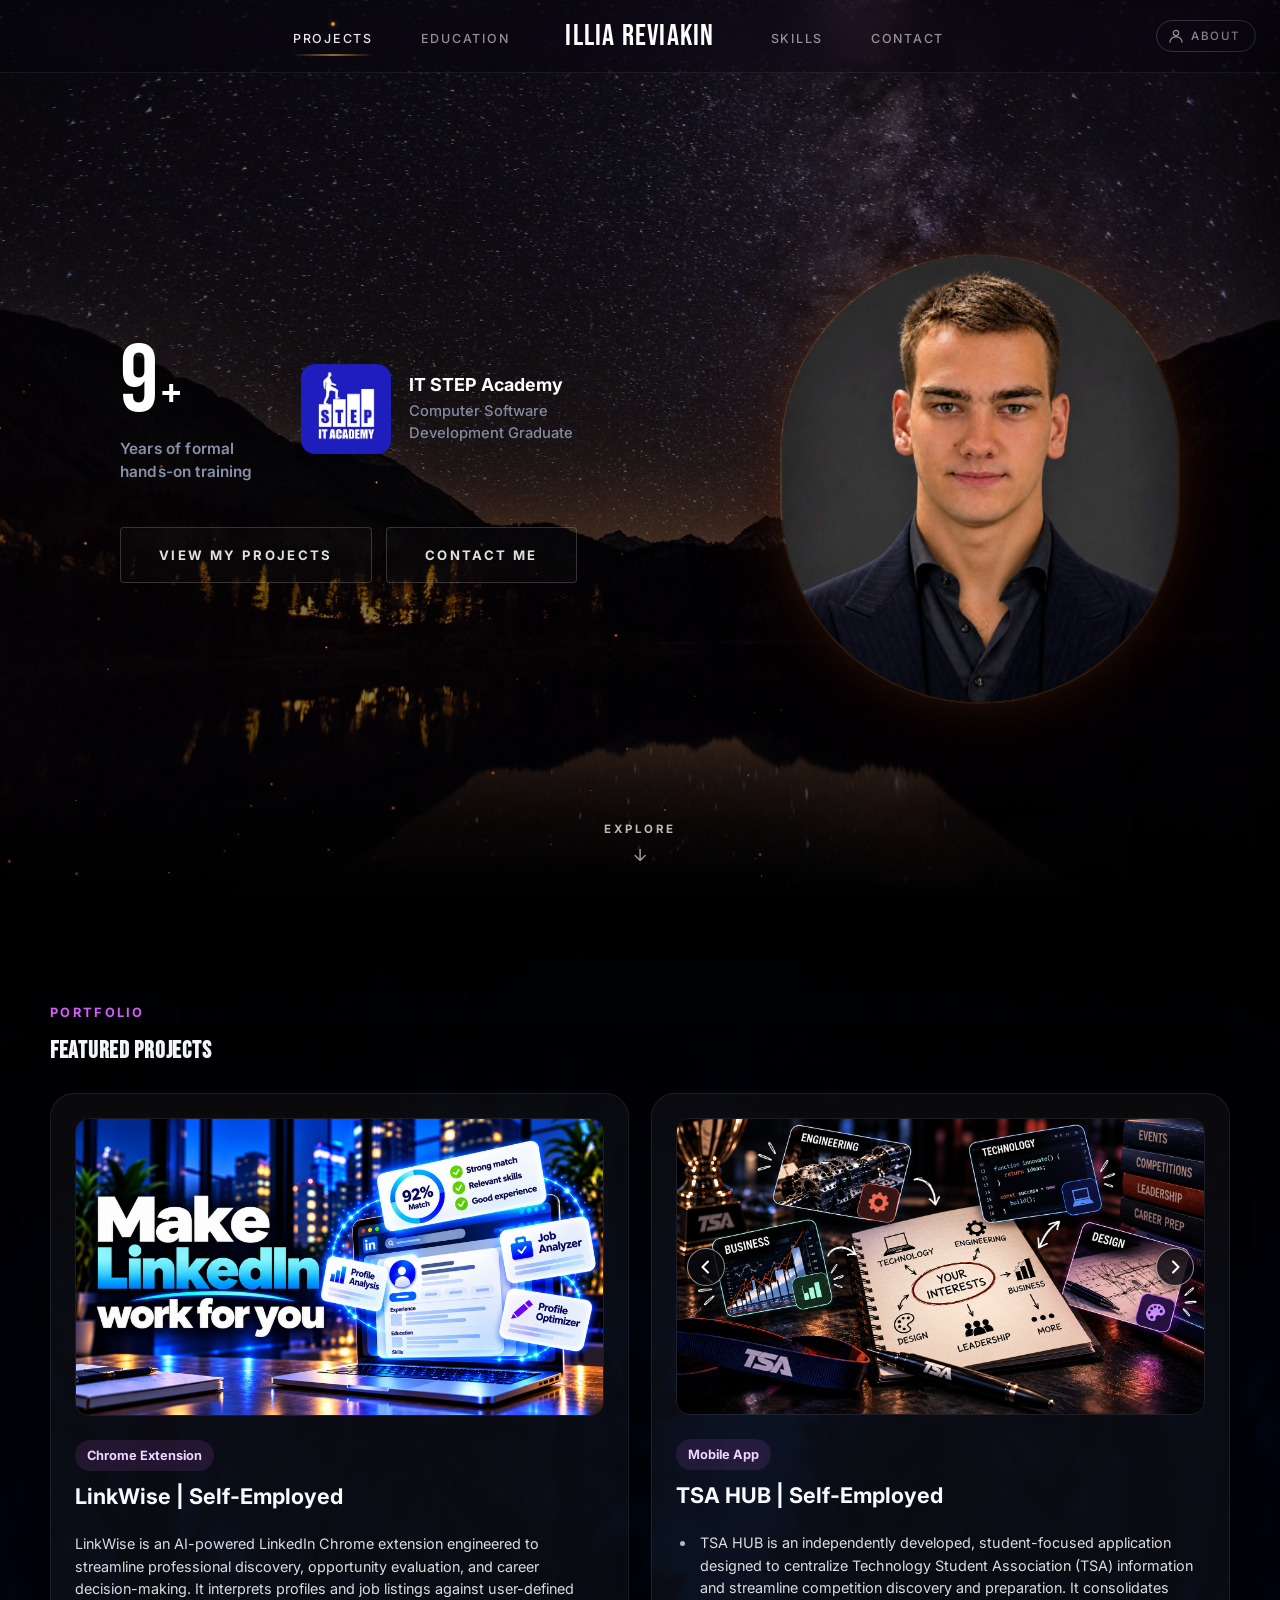
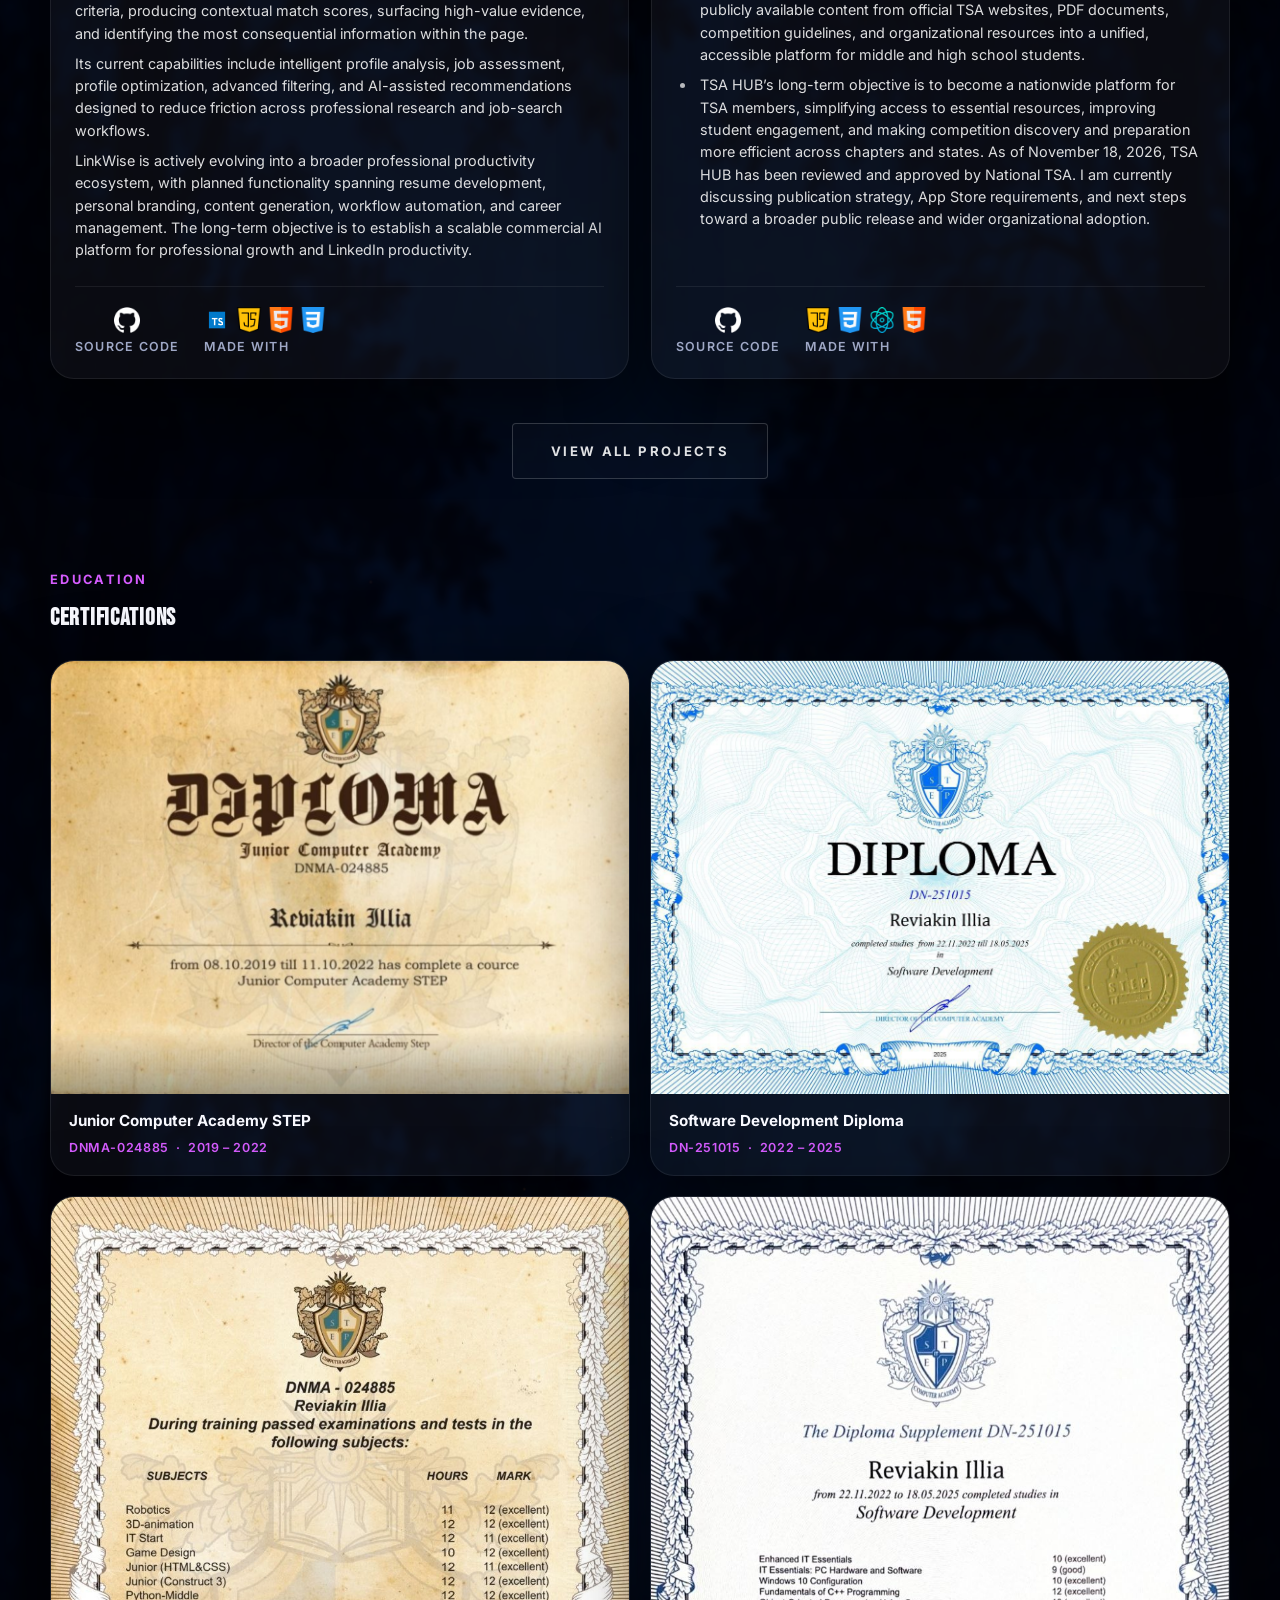
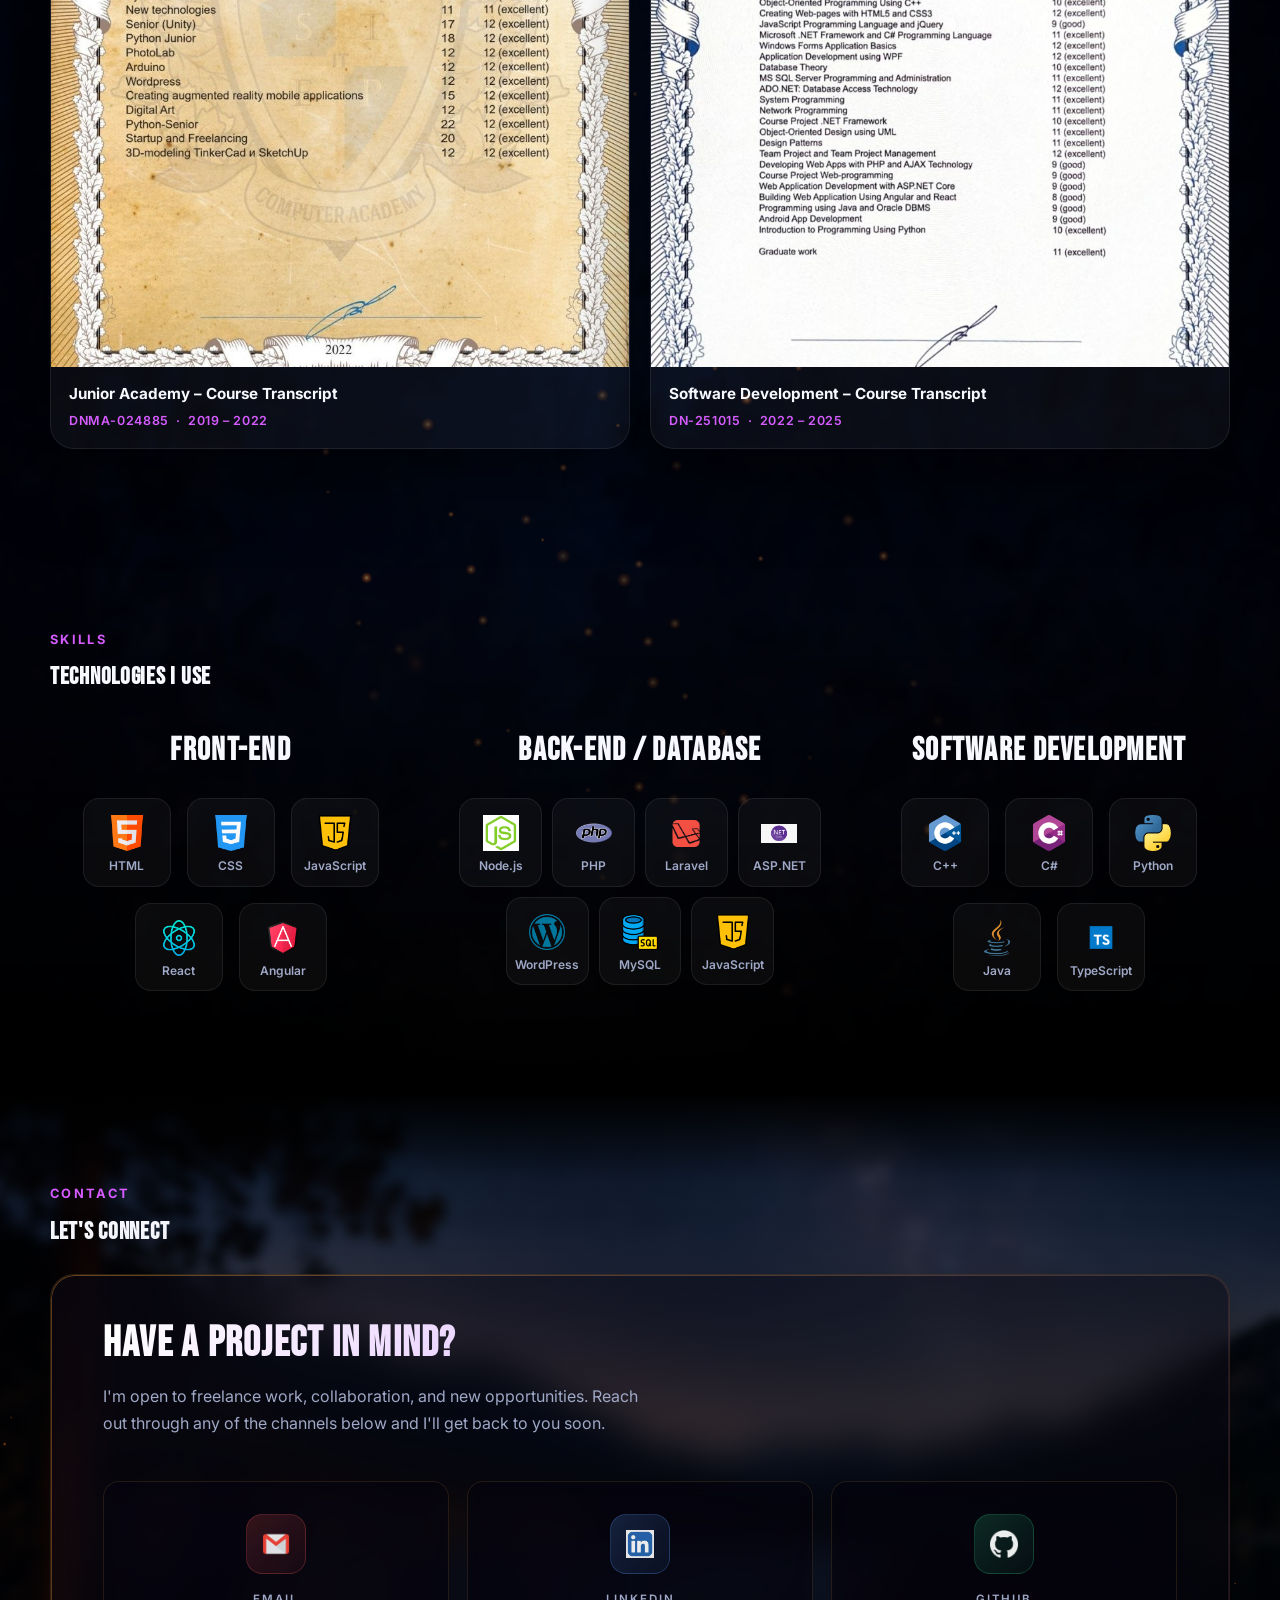
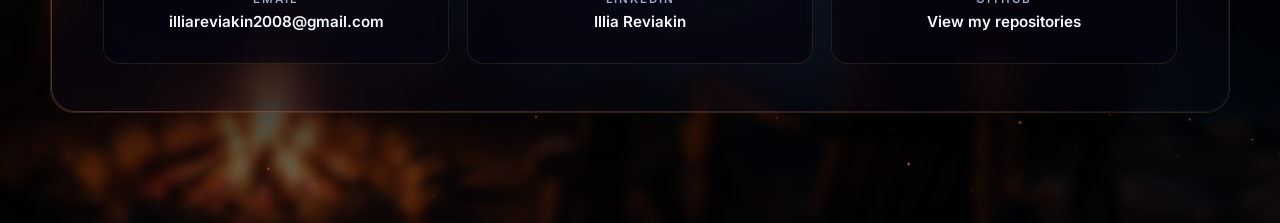
==== commit 8516f6f2: "update tsa hub description" ====
--- a/index.html
+++ b/index.html
@@ -182,9 +182,12 @@
                             </div>
                             <h3>TSA HUB | Self-Employed</h3>
                             <ul class="project-bullets">
-                                <li>TSA HUB is an independently developed, student-focused application designed to centralize Technology Student Association (TSA) information and streamline competition discovery and preparation. It consolidates publicly available content from official TSA websites, PDF documents, competition guidelines, and organizational resources into a unified, accessible platform for middle and high school students.</li>
-                                <li>Its core capabilities include a comprehensive competitive event directory, personalized event recommendations, competition requirements, annual themes, official resources, and state-specific information. The platform also integrates an interactive calendar, customizable reminders, and intuitive search tools to improve accessibility and student organization.</li>
-                                <li>TSA HUB's long-term objective is to become a nationwide platform for TSA members, simplifying access to essential resources, improving student engagement, and making competition discovery and preparation more efficient across all chapters and states.</li>
+                                <li>
+                                    <ul class="project-dots">
+                                        <li>TSA HUB is an independently developed, student-focused application designed to centralize Technology Student Association (TSA) information and streamline competition discovery and preparation. It consolidates publicly available content from official TSA websites, PDF documents, competition guidelines, and organizational resources into a unified, accessible platform for middle and high school students.</li>
+                                        <li>TSA HUB’s long-term objective is to become a nationwide platform for TSA members, simplifying access to essential resources, improving student engagement, and making competition discovery and preparation more efficient across chapters and states. As of November 18, 2026, TSA HUB has been reviewed and approved by National TSA. I am currently discussing publication strategy, App Store requirements, and next steps toward a broader public release and wider organizational adoption.</li>
+                                    </ul>
+                                </li>
                             </ul>
                             <div class="project-stats">
                                 <a href="https://github.com/irev1ak1n/tsa-hub" target="_blank" rel="noopener" class="project-stat project-stat-github" aria-label="TSA HUB source code on GitHub">
--- a/assets/css/projects.css
+++ b/assets/css/projects.css
@@ -651,3 +651,19 @@
     height: 20px;
     object-fit: contain;
 }
+
+.project-dots {
+    list-style: disc;
+    margin: 0;
+    padding-left: 20px;
+}
+
+.project-dots li {
+    display: list-item;
+    margin-bottom: 8px;
+    padding-left: 4px;
+}
+
+.project-dots li::marker {
+    color: rgba(255, 255, 255, 0.7);
+}
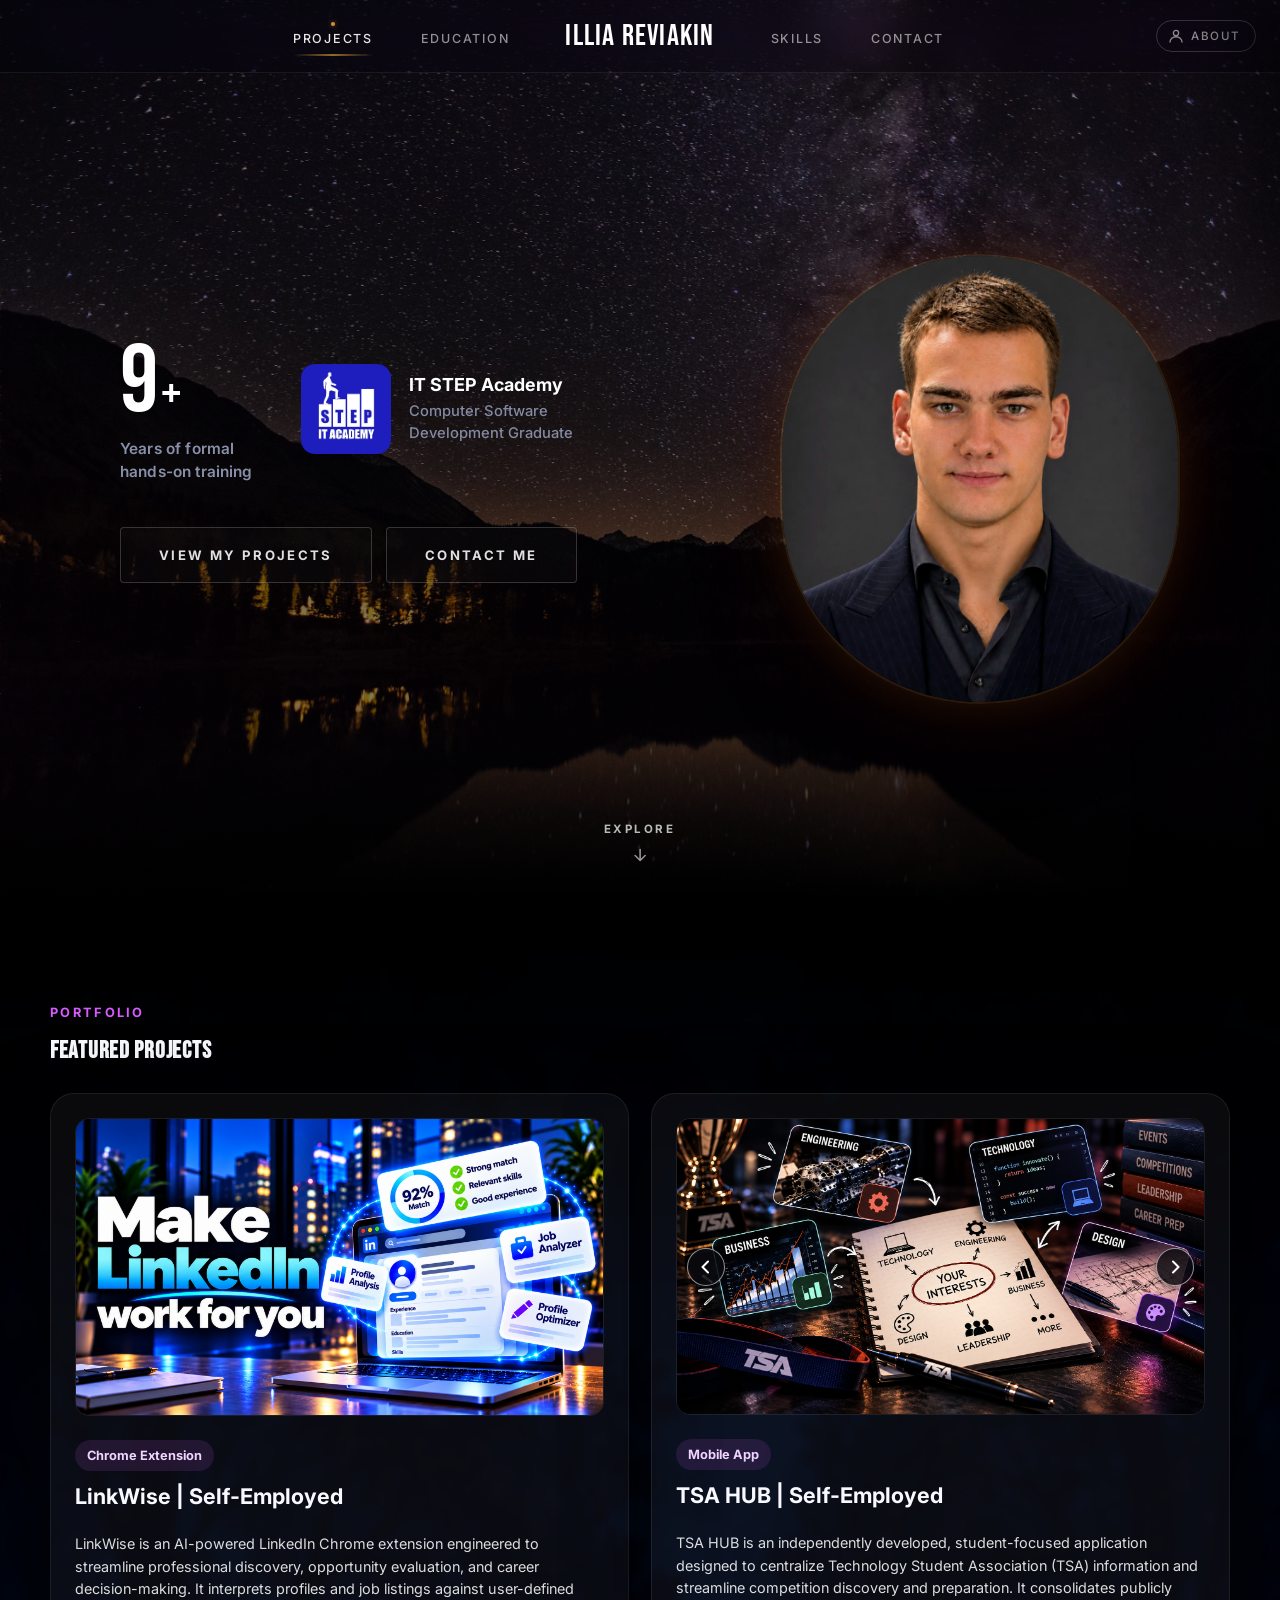
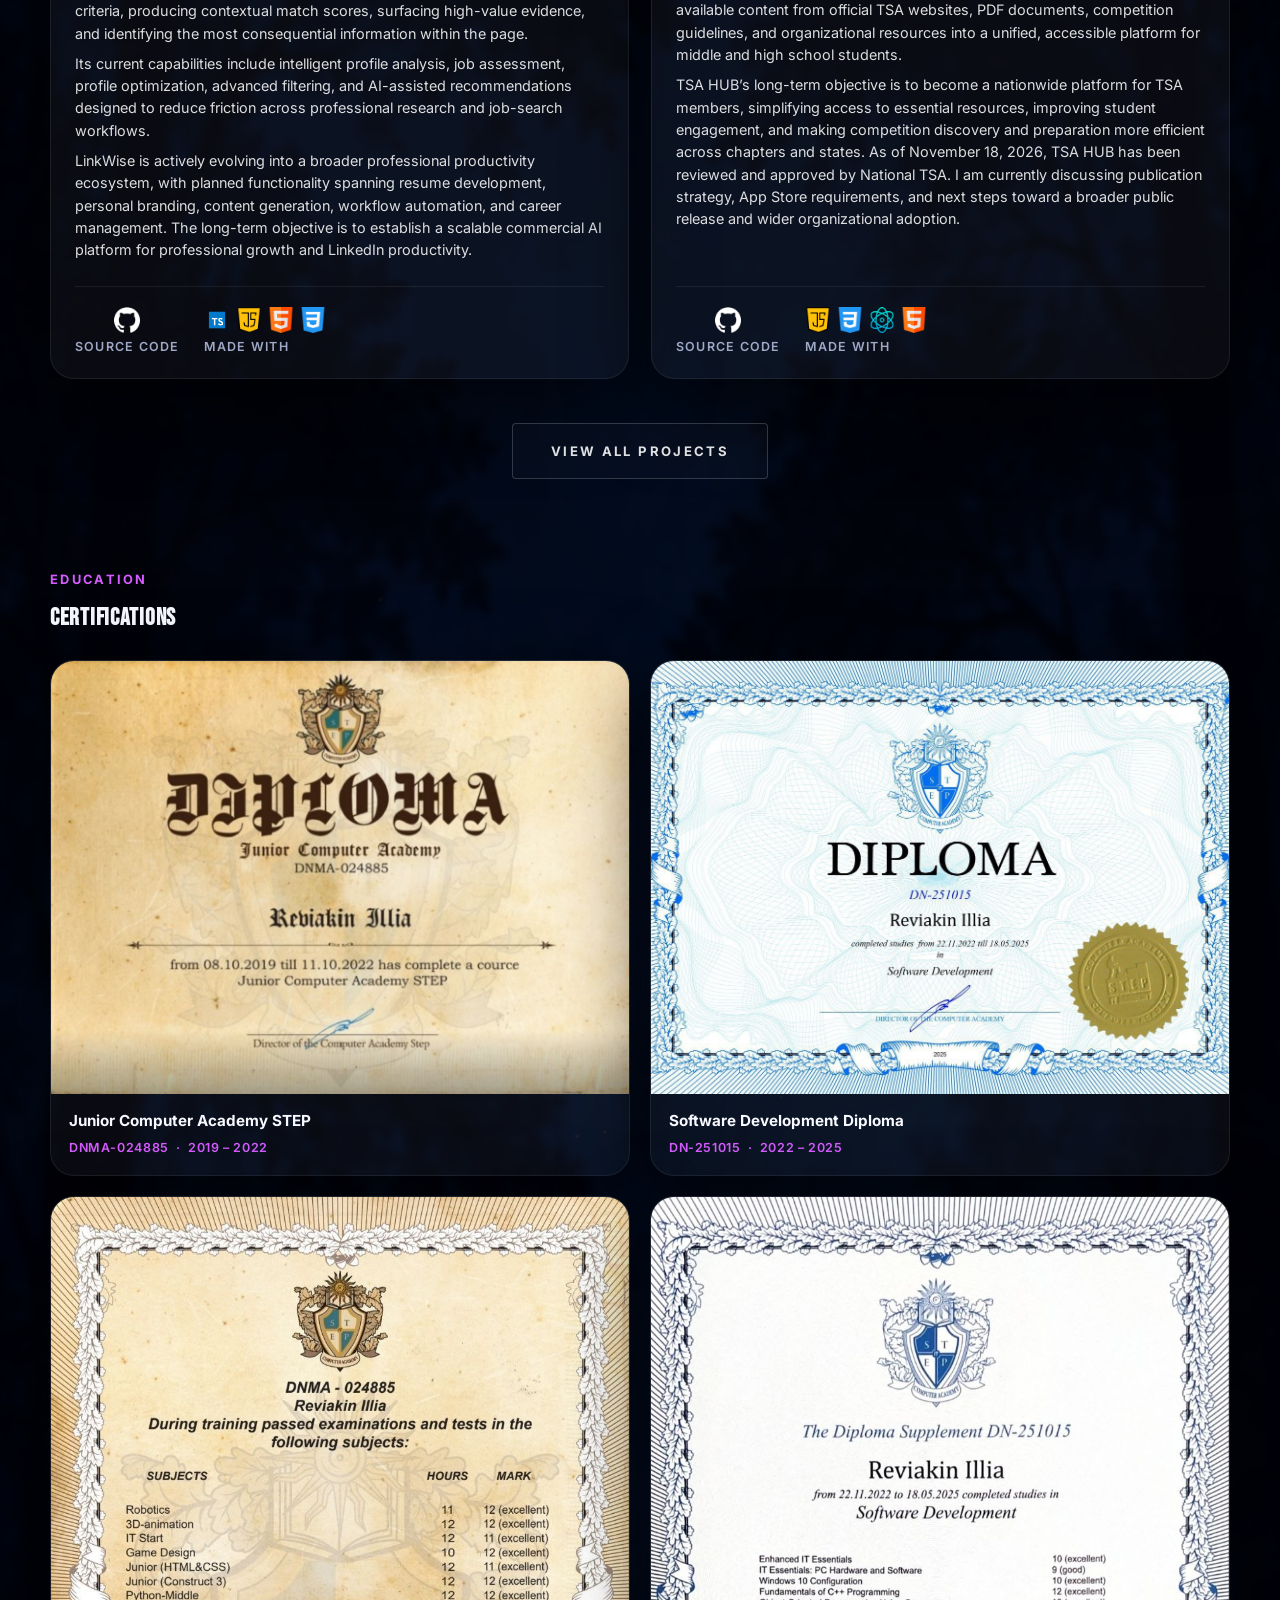
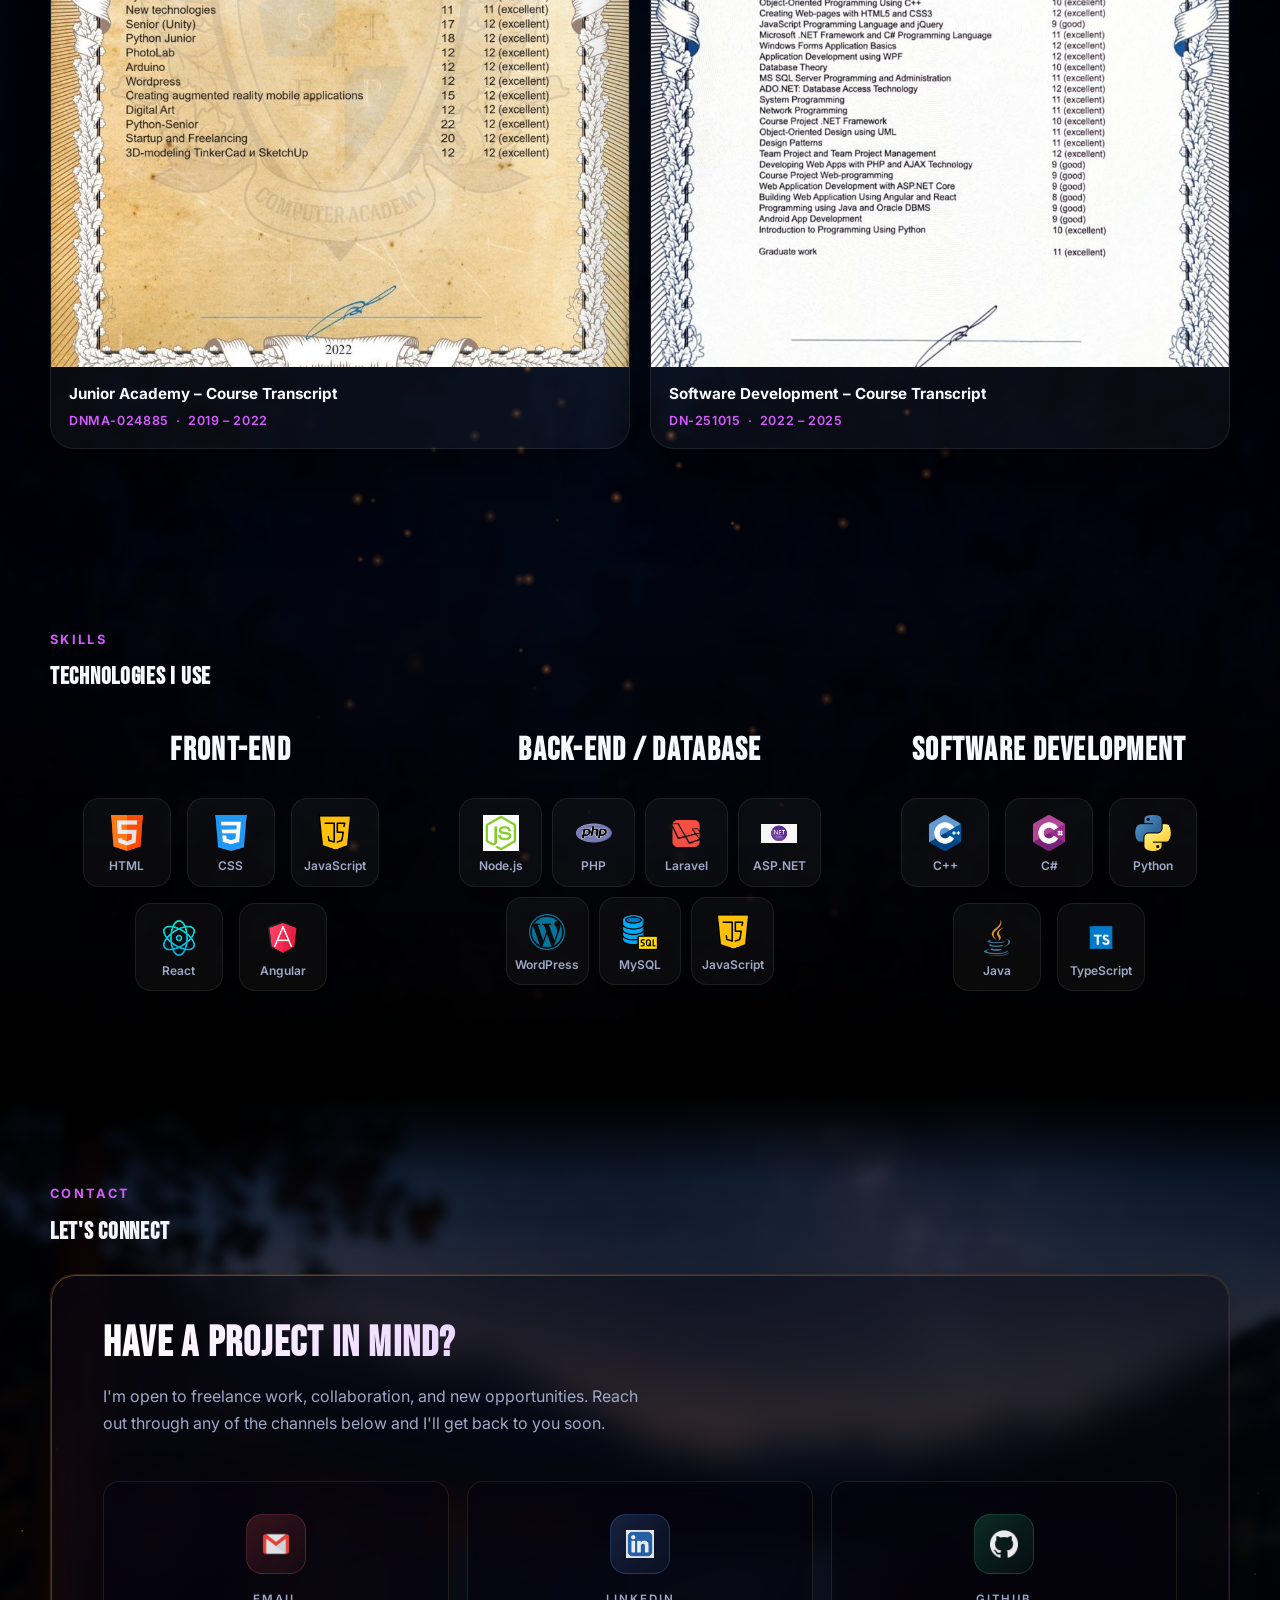
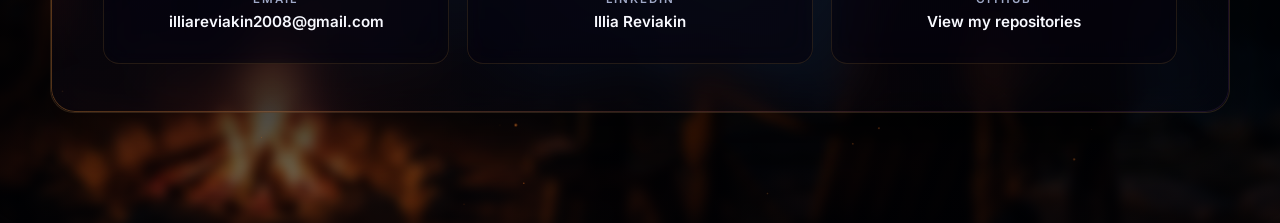
==== commit 0e154de9: "tsa hub text without bullets" ====
--- a/index.html
+++ b/index.html
@@ -182,12 +182,8 @@
                             </div>
                             <h3>TSA HUB | Self-Employed</h3>
                             <ul class="project-bullets">
-                                <li>
-                                    <ul class="project-dots">
                                         <li>TSA HUB is an independently developed, student-focused application designed to centralize Technology Student Association (TSA) information and streamline competition discovery and preparation. It consolidates publicly available content from official TSA websites, PDF documents, competition guidelines, and organizational resources into a unified, accessible platform for middle and high school students.</li>
                                         <li>TSA HUB’s long-term objective is to become a nationwide platform for TSA members, simplifying access to essential resources, improving student engagement, and making competition discovery and preparation more efficient across chapters and states. As of November 18, 2026, TSA HUB has been reviewed and approved by National TSA. I am currently discussing publication strategy, App Store requirements, and next steps toward a broader public release and wider organizational adoption.</li>
-                                    </ul>
-                                </li>
                             </ul>
                             <div class="project-stats">
                                 <a href="https://github.com/irev1ak1n/tsa-hub" target="_blank" rel="noopener" class="project-stat project-stat-github" aria-label="TSA HUB source code on GitHub">
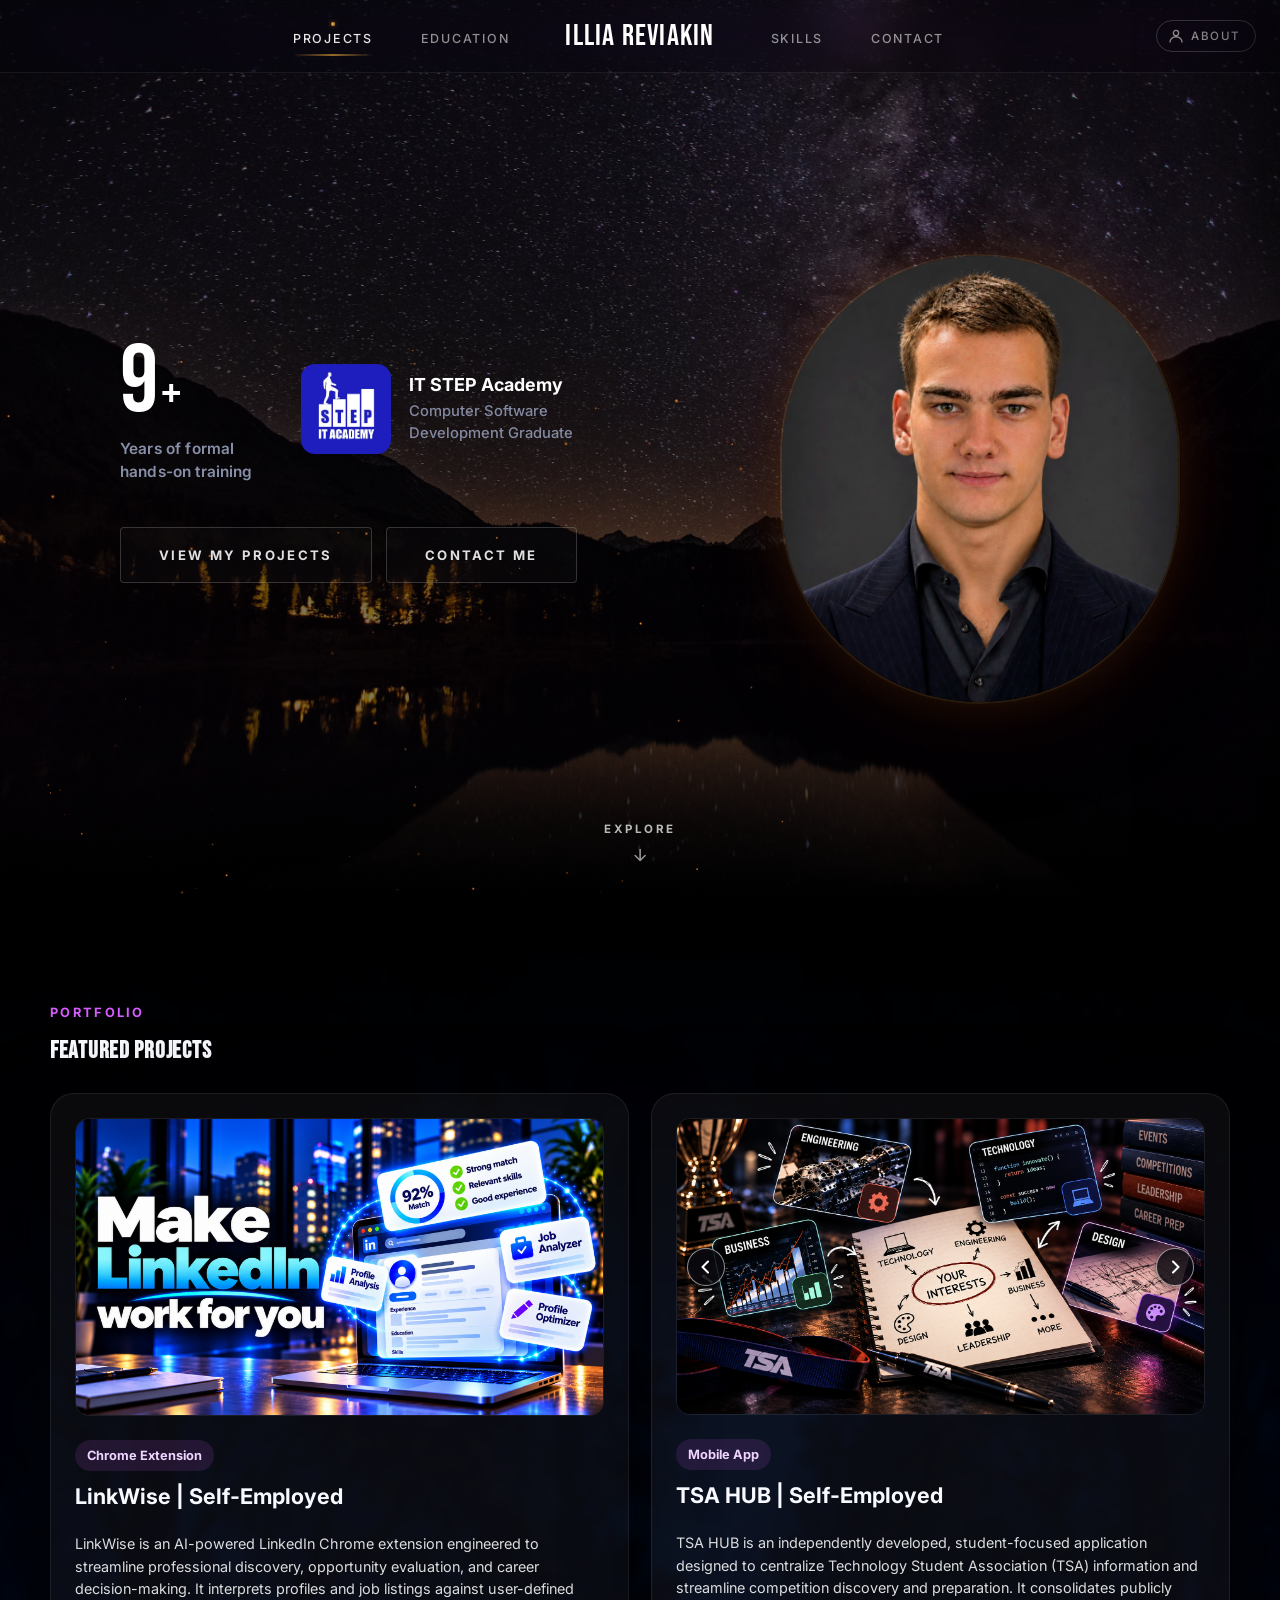
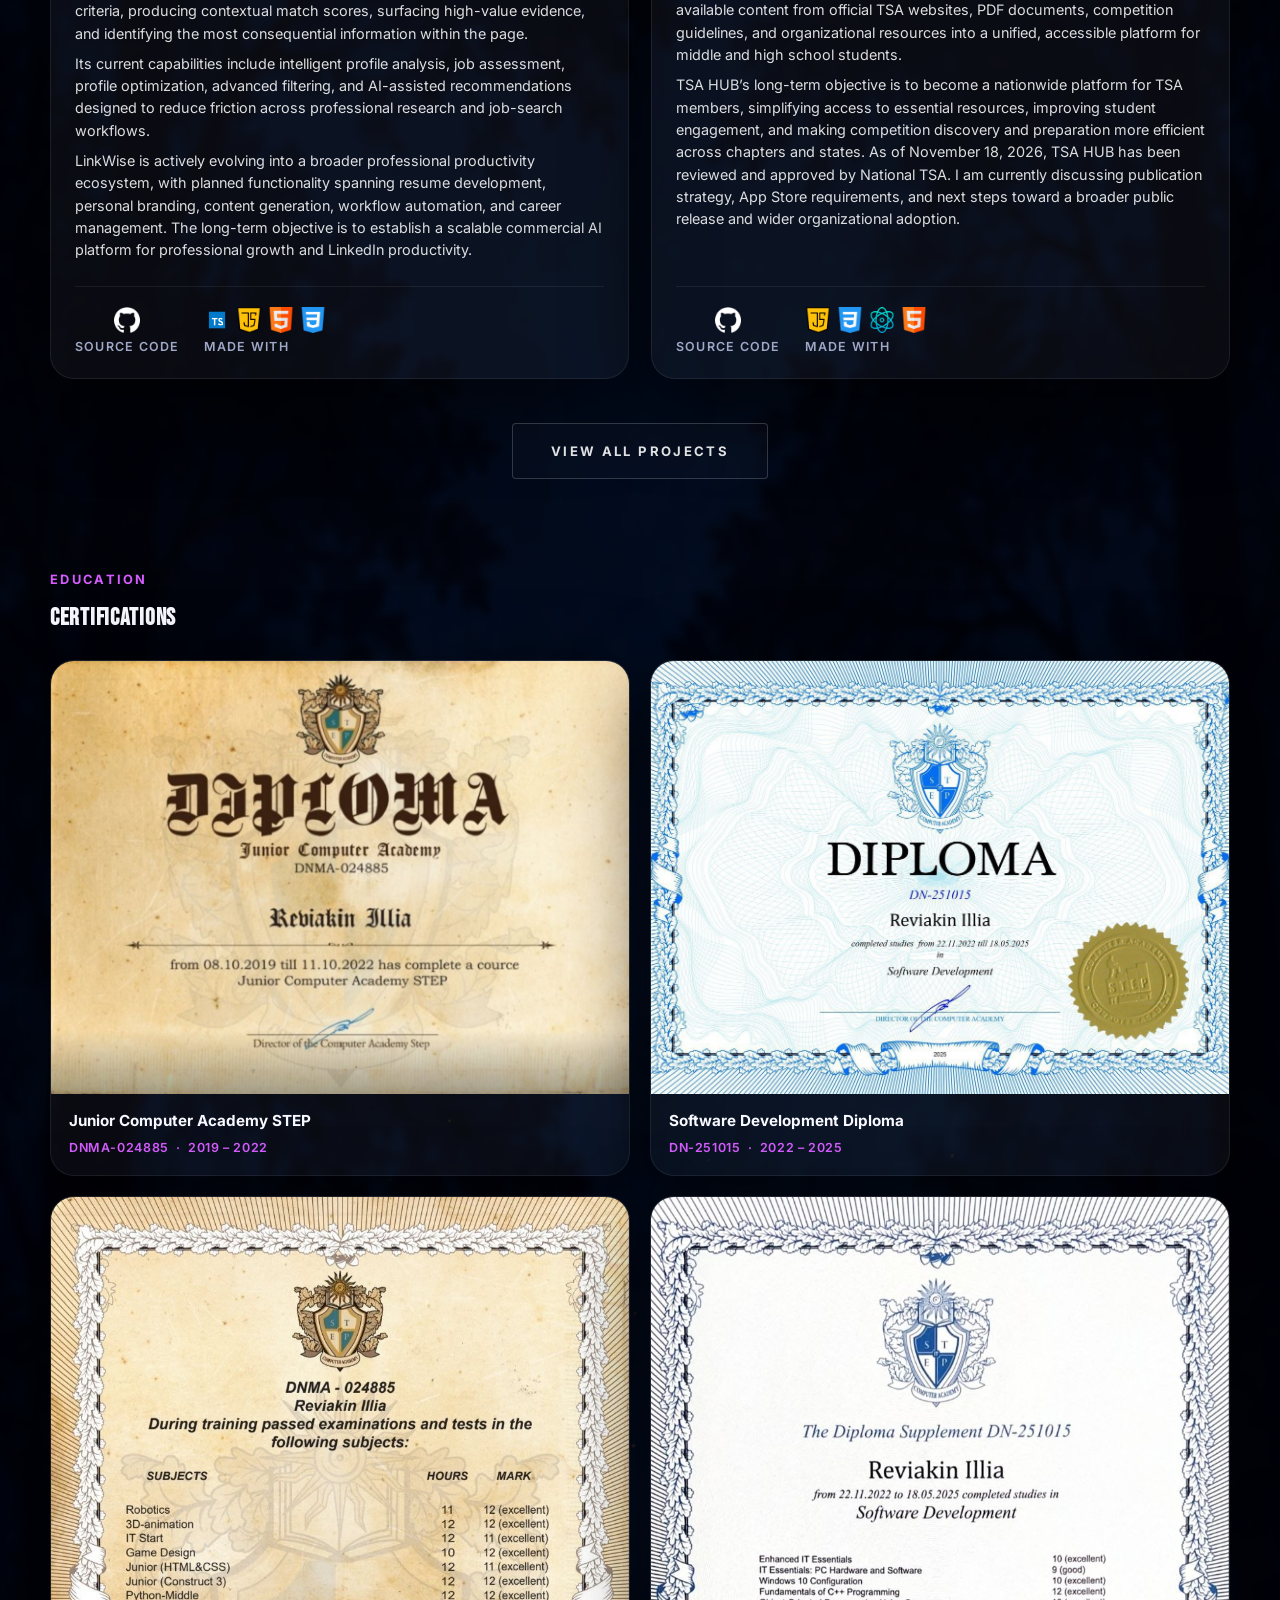
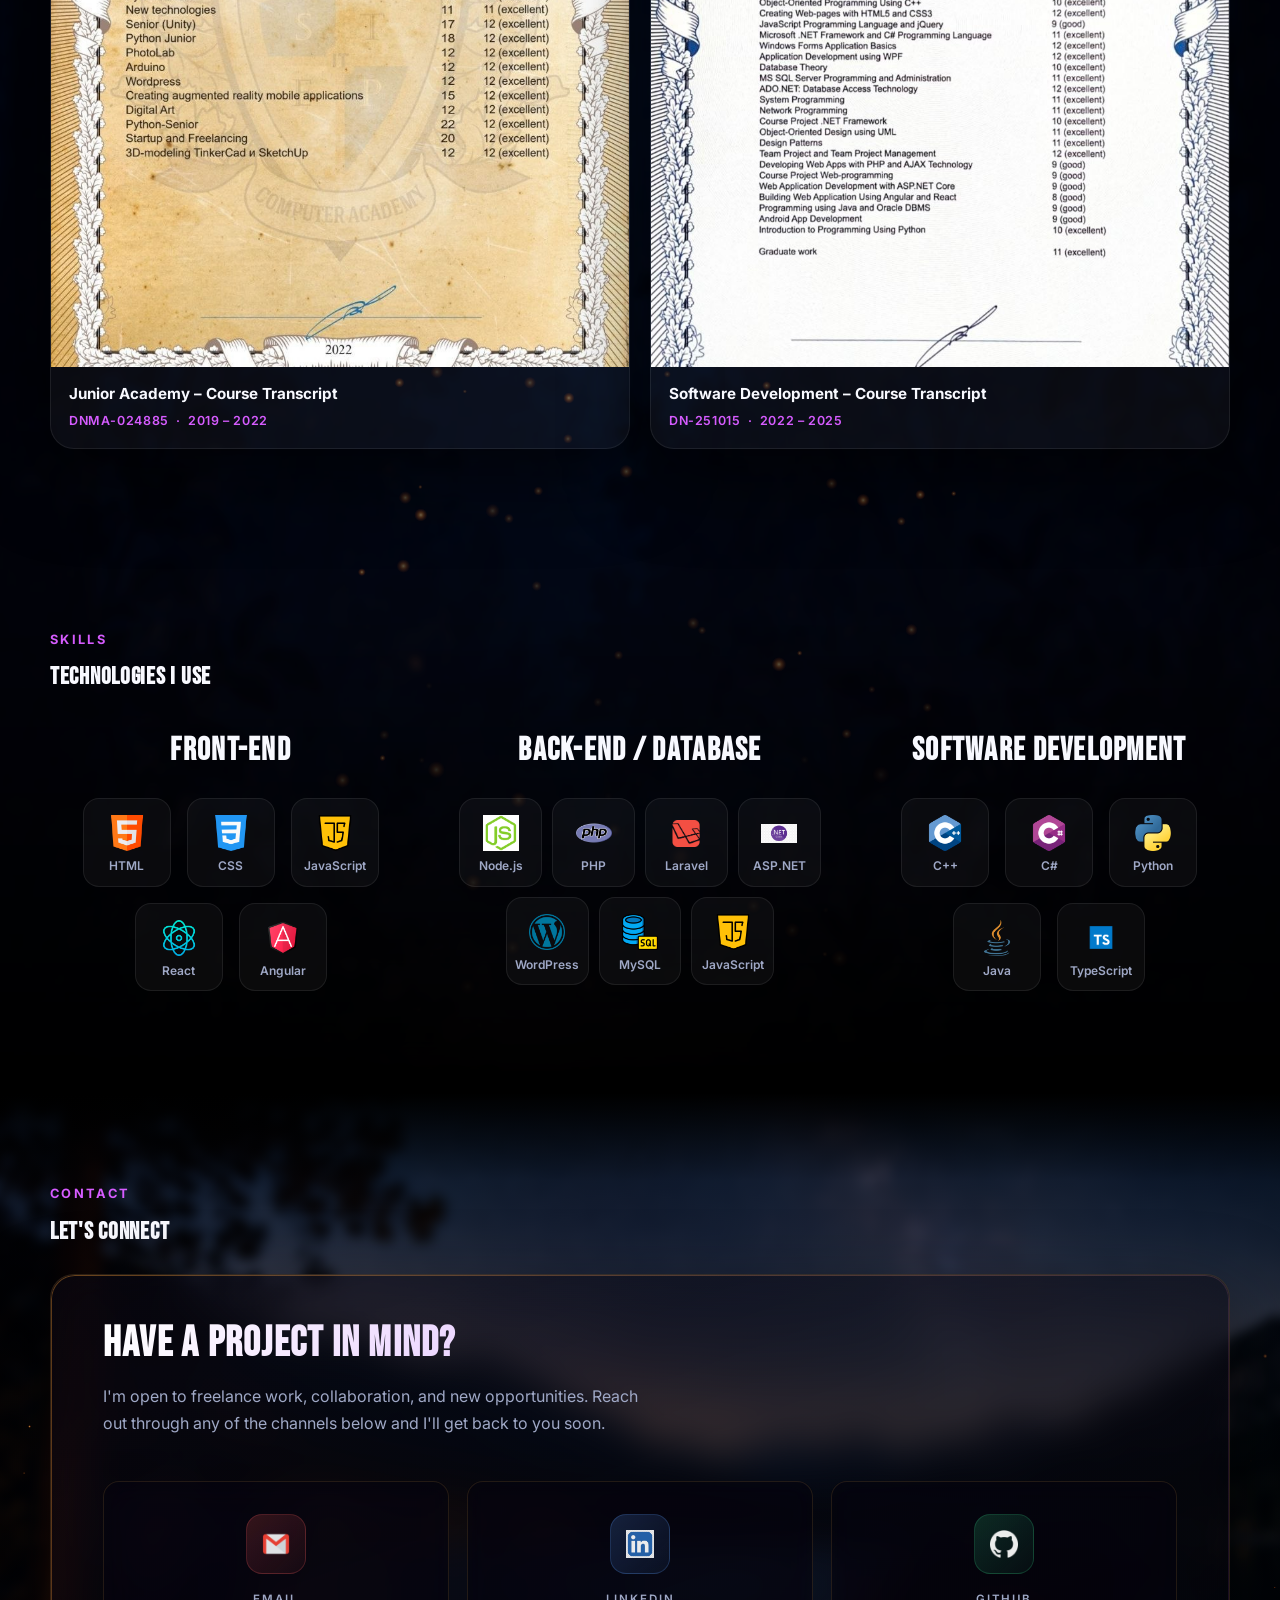
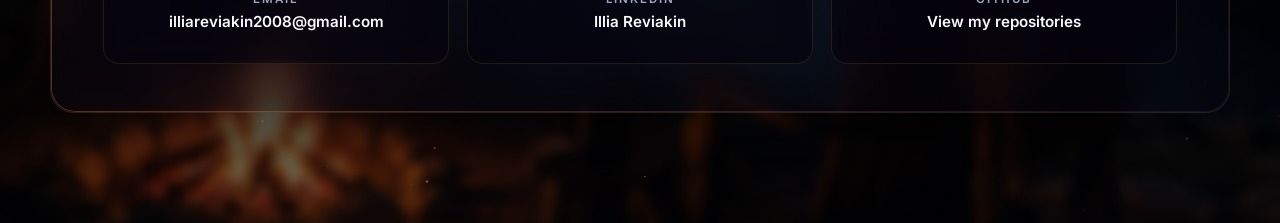
==== commit 047df765: "add vercel analytics" ====
--- a/index.html
+++ b/index.html
@@ -17,6 +17,8 @@
     <link rel="stylesheet" href="assets/css/projects.css" />
     <link rel="stylesheet" href="assets/css/education-skills.css" />
     <link rel="stylesheet" href="assets/css/contact-responsive.css" />
+    <script>window.va = window.va || function () { (window.va.q = window.va.q || []).push(arguments); };</script>
+    <script defer src="/_vercel/insights/script.js"></script>
 </head>
 <body>
 
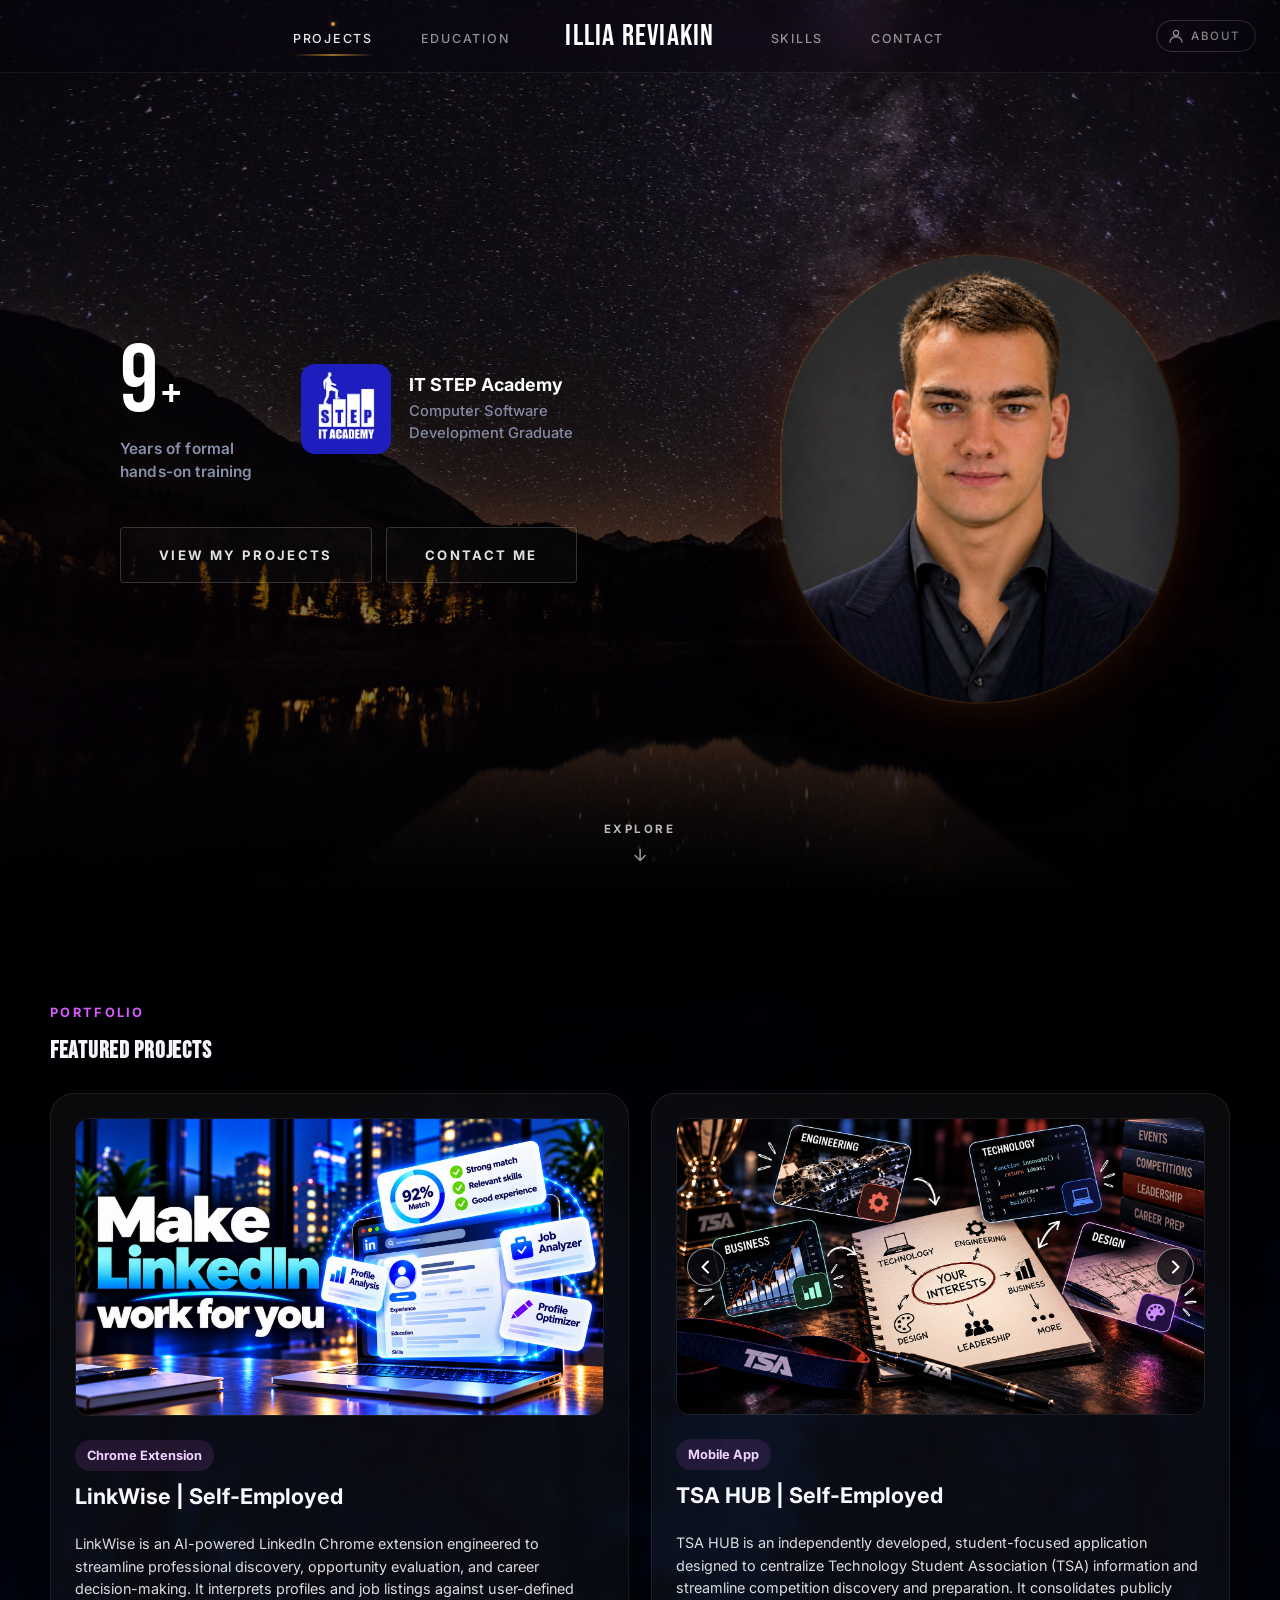
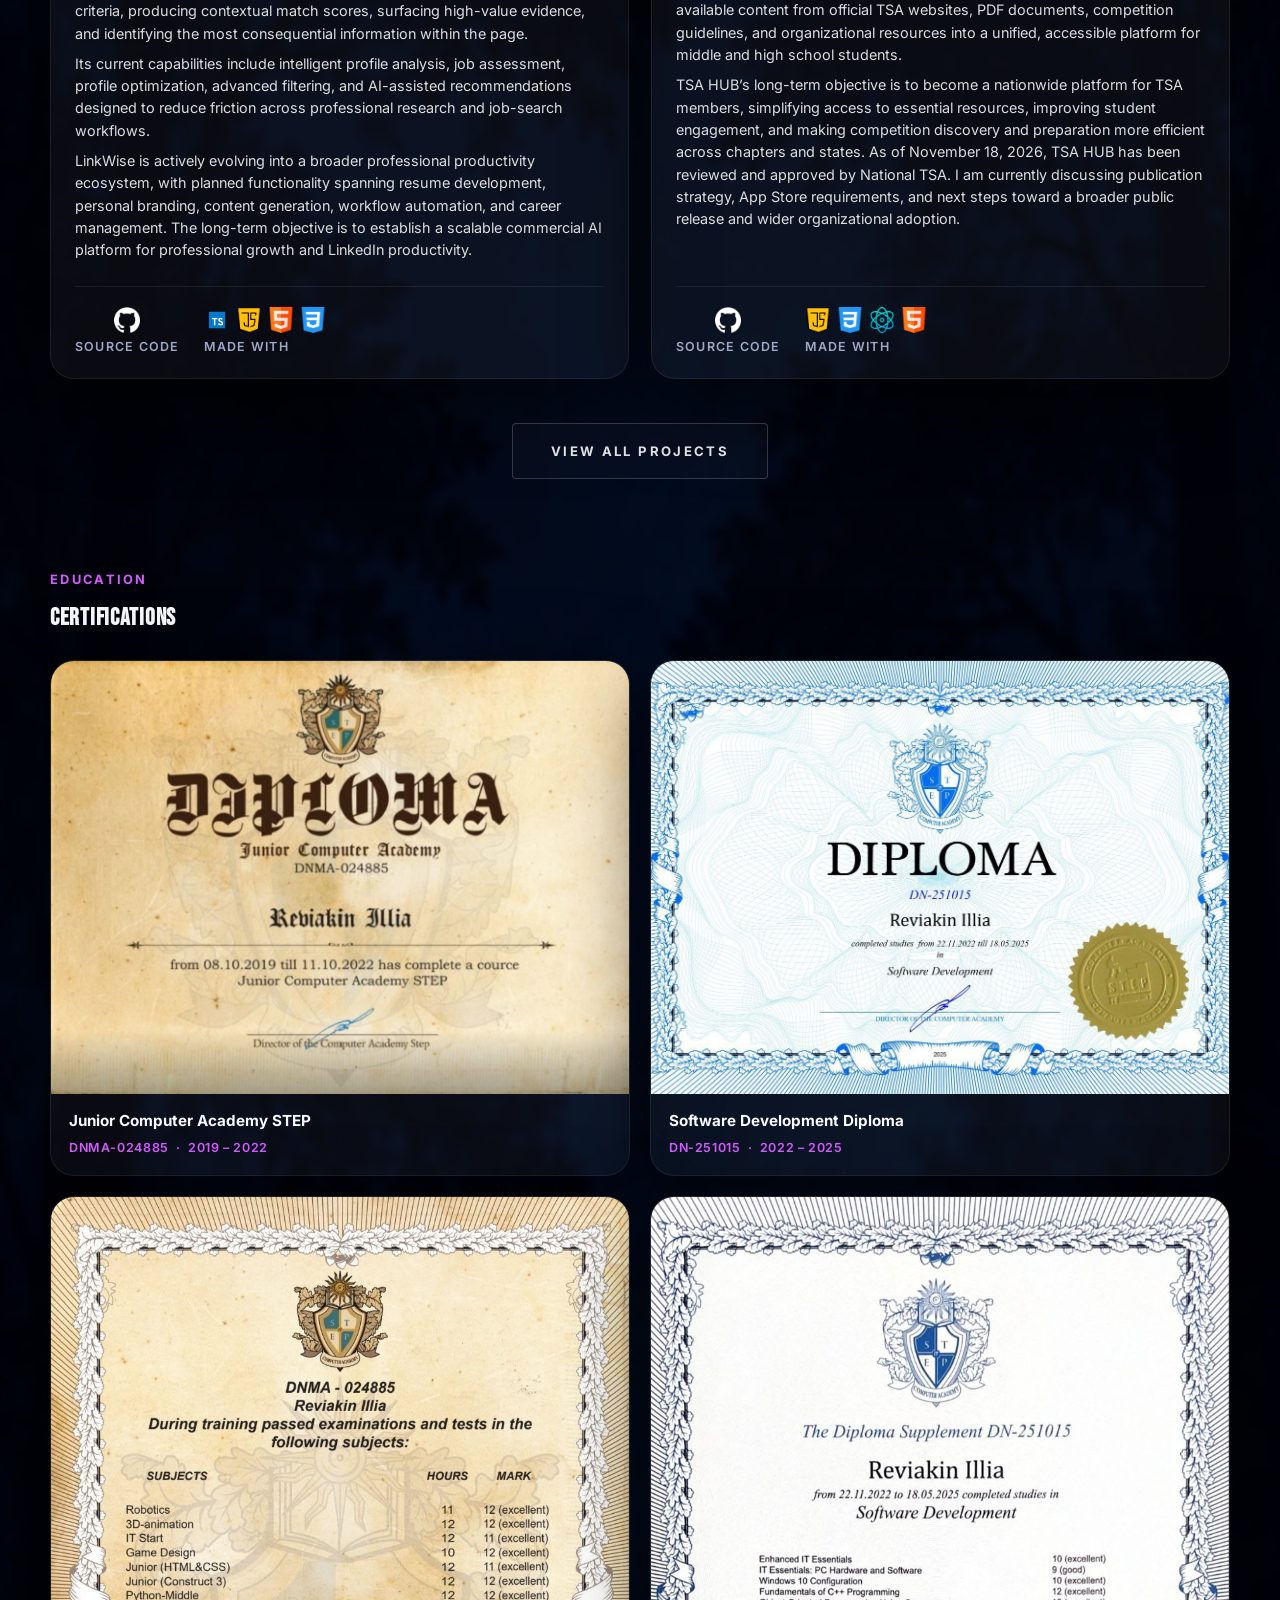
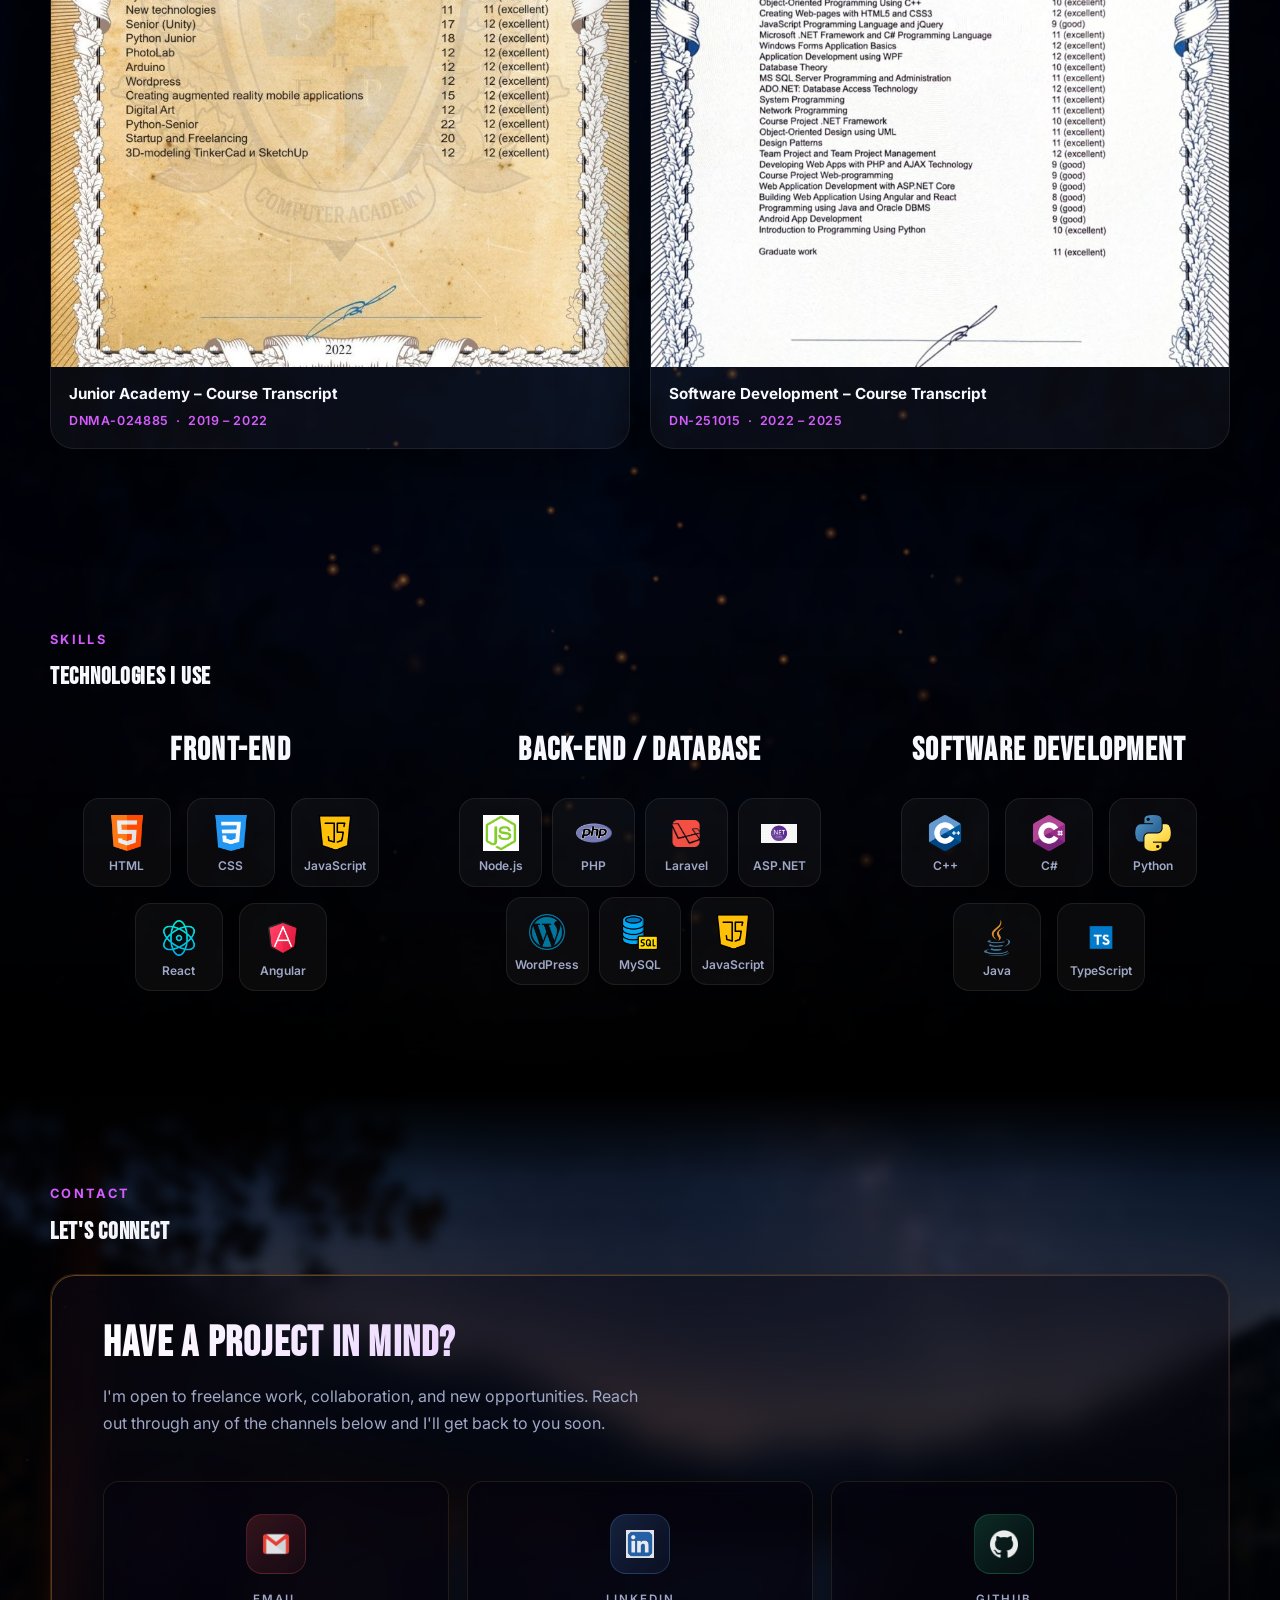
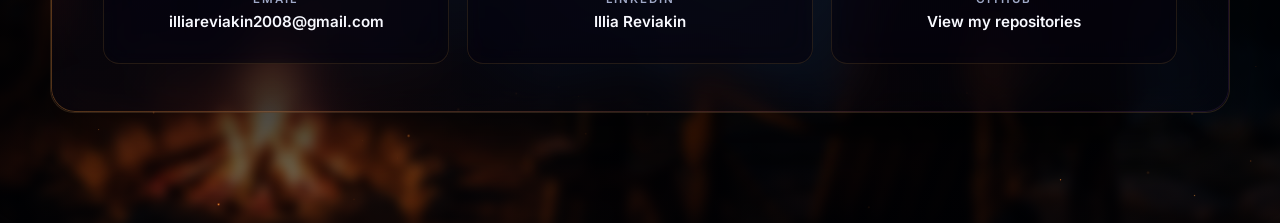
==== commit 09f34c5e: "Install Vercel Web Analytics # Vercel Web Analytics Installation Report  ## Summary Successfully con" ====
--- a/index.html
+++ b/index.html
@@ -17,7 +17,9 @@
     <link rel="stylesheet" href="assets/css/projects.css" />
     <link rel="stylesheet" href="assets/css/education-skills.css" />
     <link rel="stylesheet" href="assets/css/contact-responsive.css" />
-    <script>window.va = window.va || function () { (window.va.q = window.va.q || []).push(arguments); };</script>
+    <script>
+      window.va = window.va || function () { (window.vaq = window.vaq || []).push(arguments); };
+    </script>
     <script defer src="/_vercel/insights/script.js"></script>
 </head>
 <body>
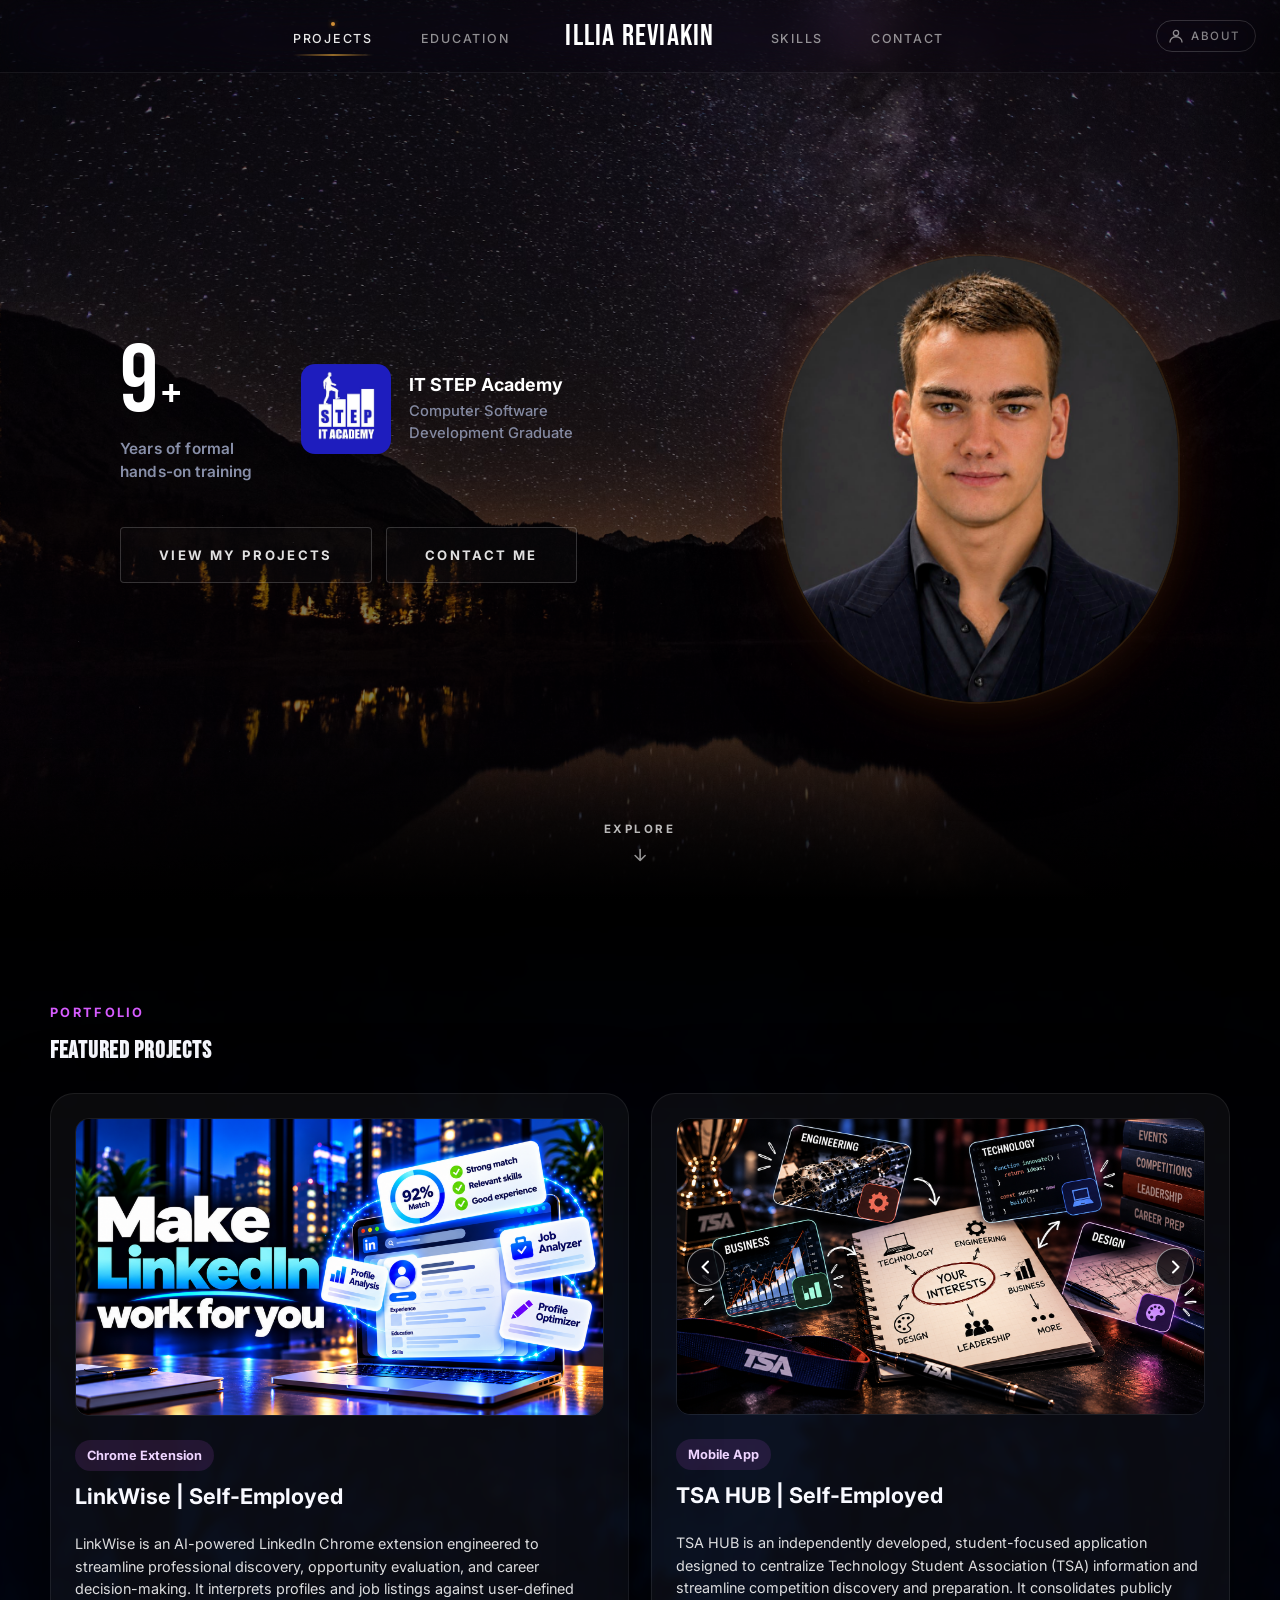
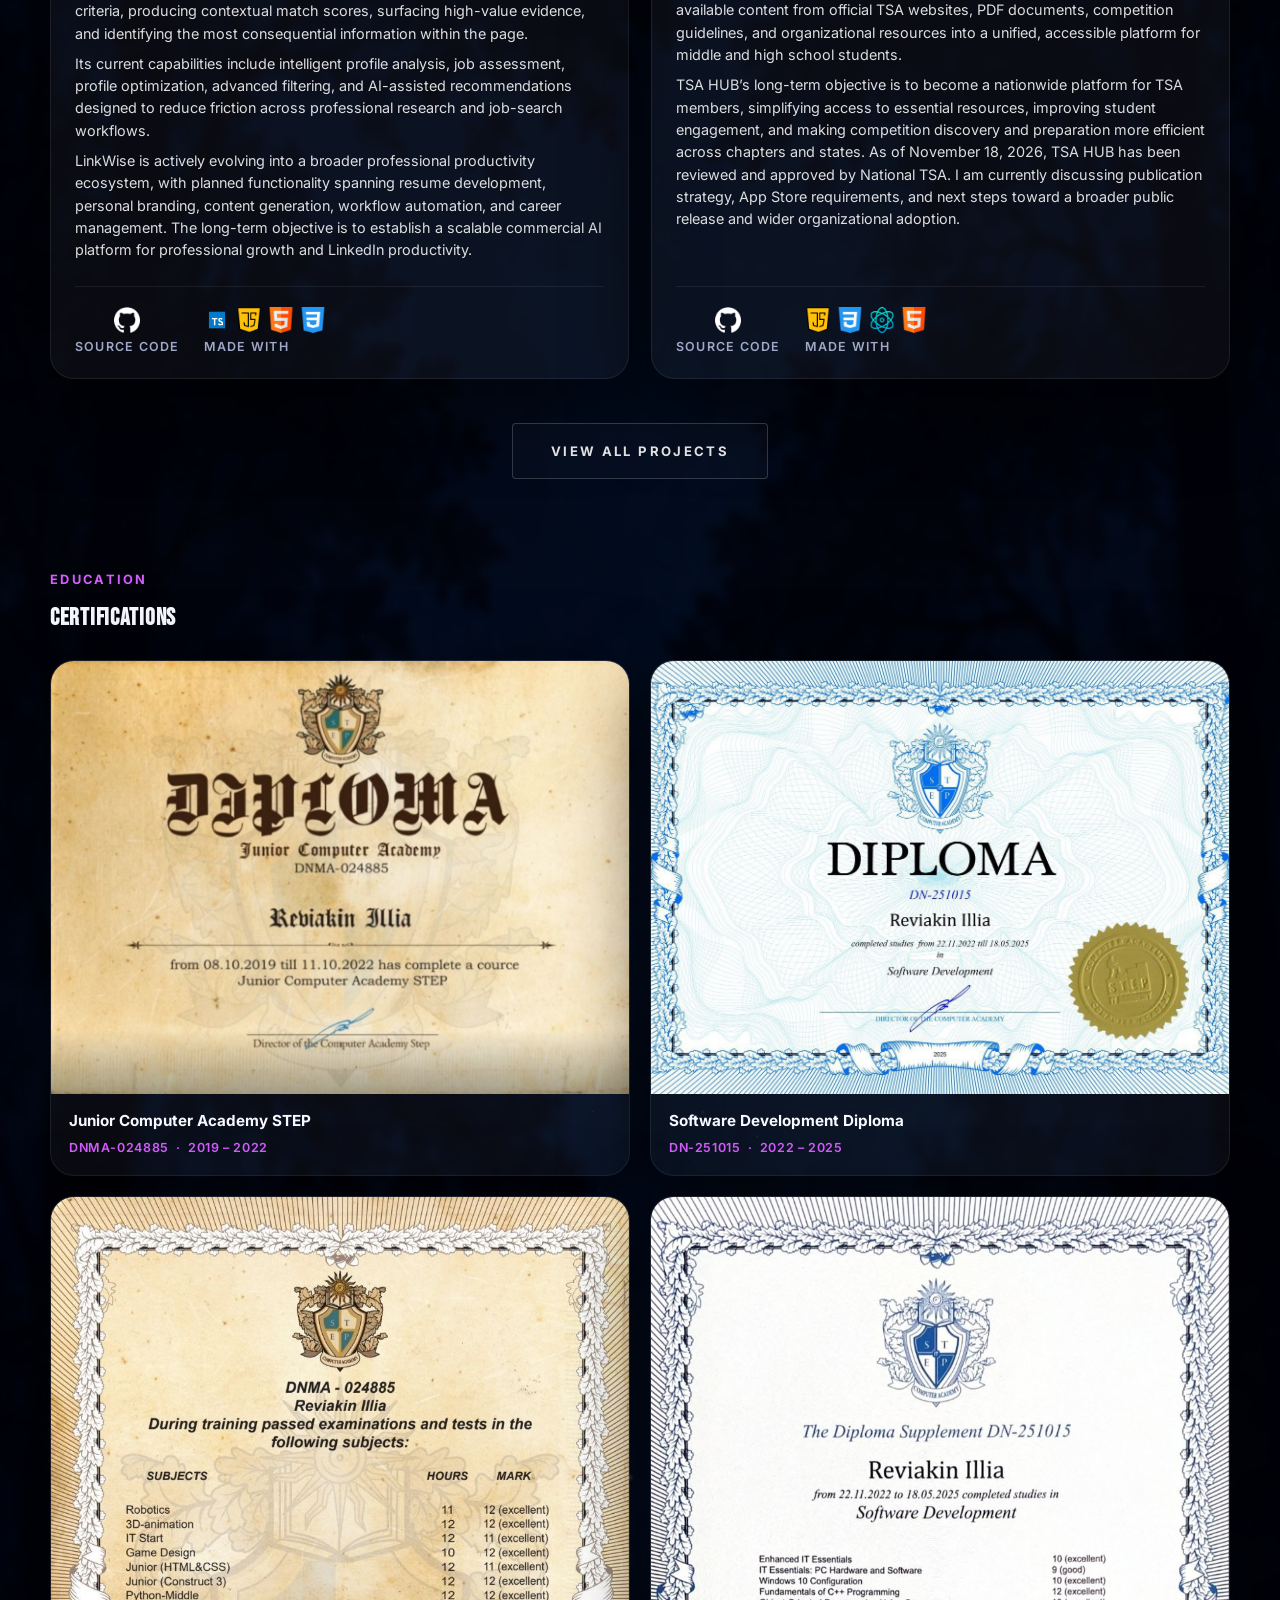
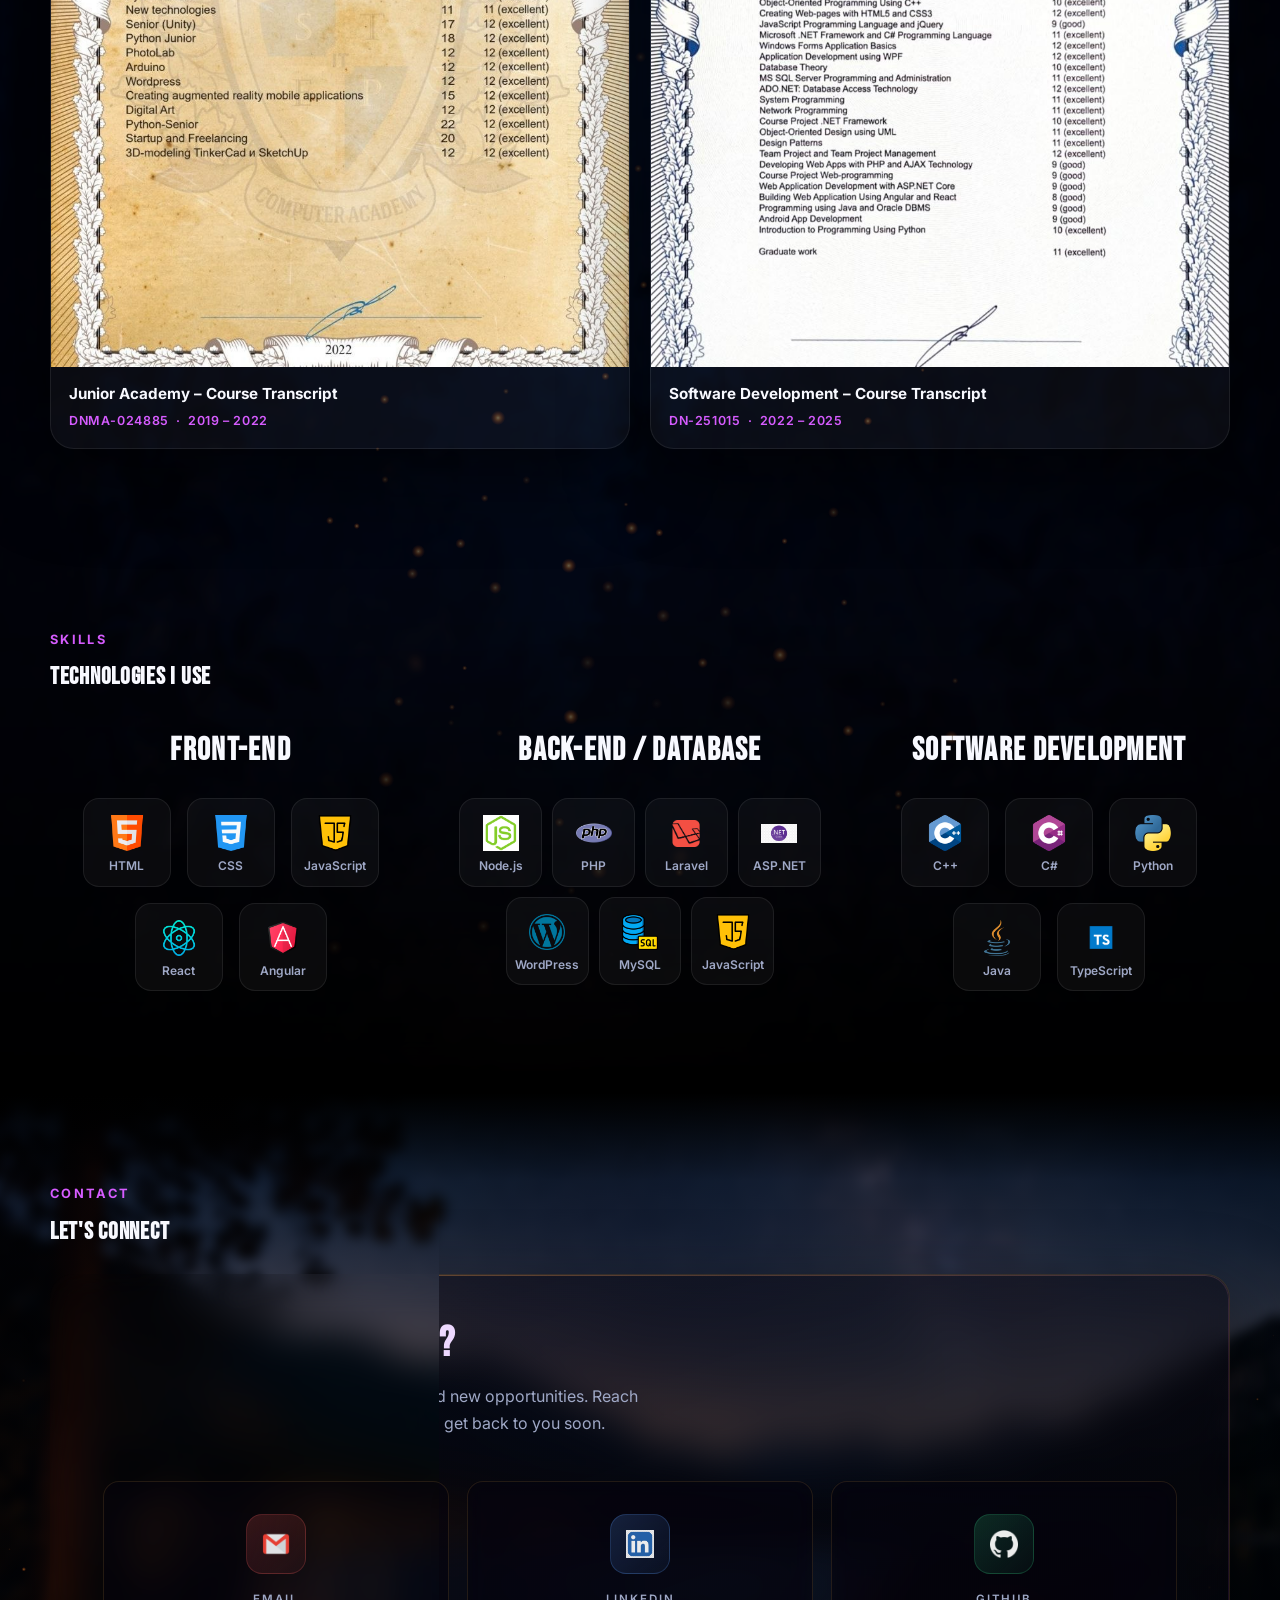
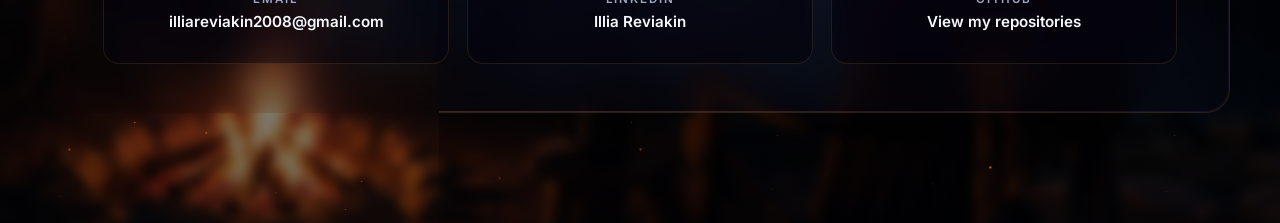
==== commit 84b26a68: "add sitemap, robots, seo meta tags" ====
--- a/index.html
+++ b/index.html
@@ -7,6 +7,22 @@
     <link rel="icon" type="image/png" href="assets/img/logo.png" />
     <link rel="apple-touch-icon" href="assets/img/apple-touch-icon.png" />
     <title>Illia Reviakin | Portfolio</title>
+    <meta name="description" content="Portfolio of Illia Reviakin, an aspiring software engineer with 9 years of formal training. Projects include LinkWise, TSA HUB, SyncEquip, PortalDirector and Hey Charlotte." />
+    <meta name="author" content="Illia Reviakin" />
+    <meta name="robots" content="index, follow, max-image-preview:large" />
+    <meta name="theme-color" content="#000000" />
+    <link rel="canonical" href="https://irev1ak1n.com/" />
+    <meta property="og:type" content="website" />
+    <meta property="og:site_name" content="Illia Reviakin" />
+    <meta property="og:title" content="Illia Reviakin | Software Developer Portfolio" />
+    <meta property="og:description" content="Portfolio of Illia Reviakin, an aspiring software engineer with 9 years of formal training. Projects include LinkWise, TSA HUB, SyncEquip, PortalDirector and Hey Charlotte." />
+    <meta property="og:url" content="https://irev1ak1n.com/" />
+    <meta property="og:image" content="https://irev1ak1n.com/assets/img/logo.png" />
+    <meta name="twitter:card" content="summary" />
+    <meta name="twitter:title" content="Illia Reviakin | Software Developer Portfolio" />
+    <meta name="twitter:description" content="Portfolio of Illia Reviakin, an aspiring software engineer with 9 years of formal training. Projects include LinkWise, TSA HUB, SyncEquip, PortalDirector and Hey Charlotte." />
+    <meta name="twitter:image" content="https://irev1ak1n.com/assets/img/logo.png" />
+    <script type="application/ld+json">{"@context":"https://schema.org","@type":"Person","name":"Illia Reviakin","url":"https://irev1ak1n.com/","image":"https://irev1ak1n.com/assets/img/logo.png","jobTitle":"Software Developer","sameAs":["https://github.com/irev1ak1n"]}</script>
 
     <link rel="preconnect" href="https://fonts.googleapis.com">
     <link rel="preconnect" href="https://fonts.gstatic.com" crossorigin>
@@ -17,9 +33,7 @@
     <link rel="stylesheet" href="assets/css/projects.css" />
     <link rel="stylesheet" href="assets/css/education-skills.css" />
     <link rel="stylesheet" href="assets/css/contact-responsive.css" />
-    <script>
-      window.va = window.va || function () { (window.vaq = window.vaq || []).push(arguments); };
-    </script>
+    <script>window.va = window.va || function () { (window.va.q = window.va.q || []).push(arguments); };</script>
     <script defer src="/_vercel/insights/script.js"></script>
 </head>
 <body>
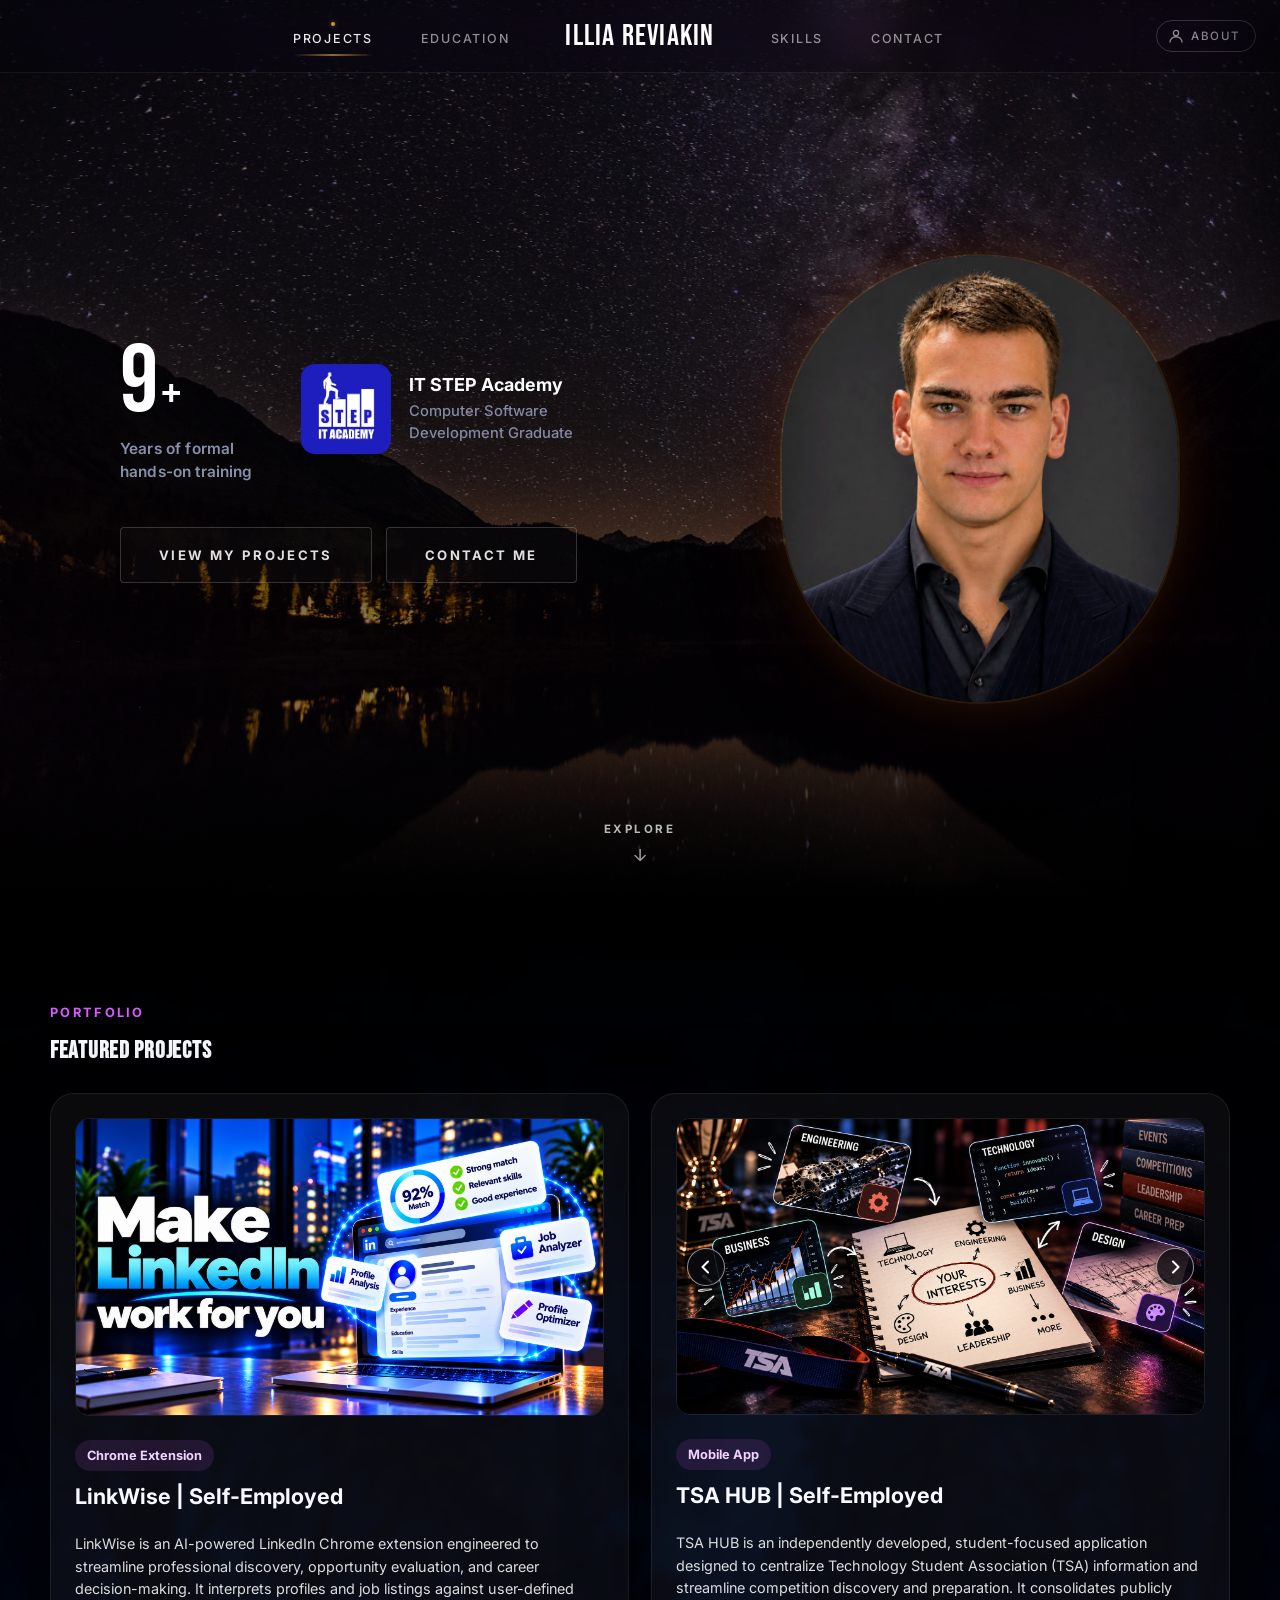
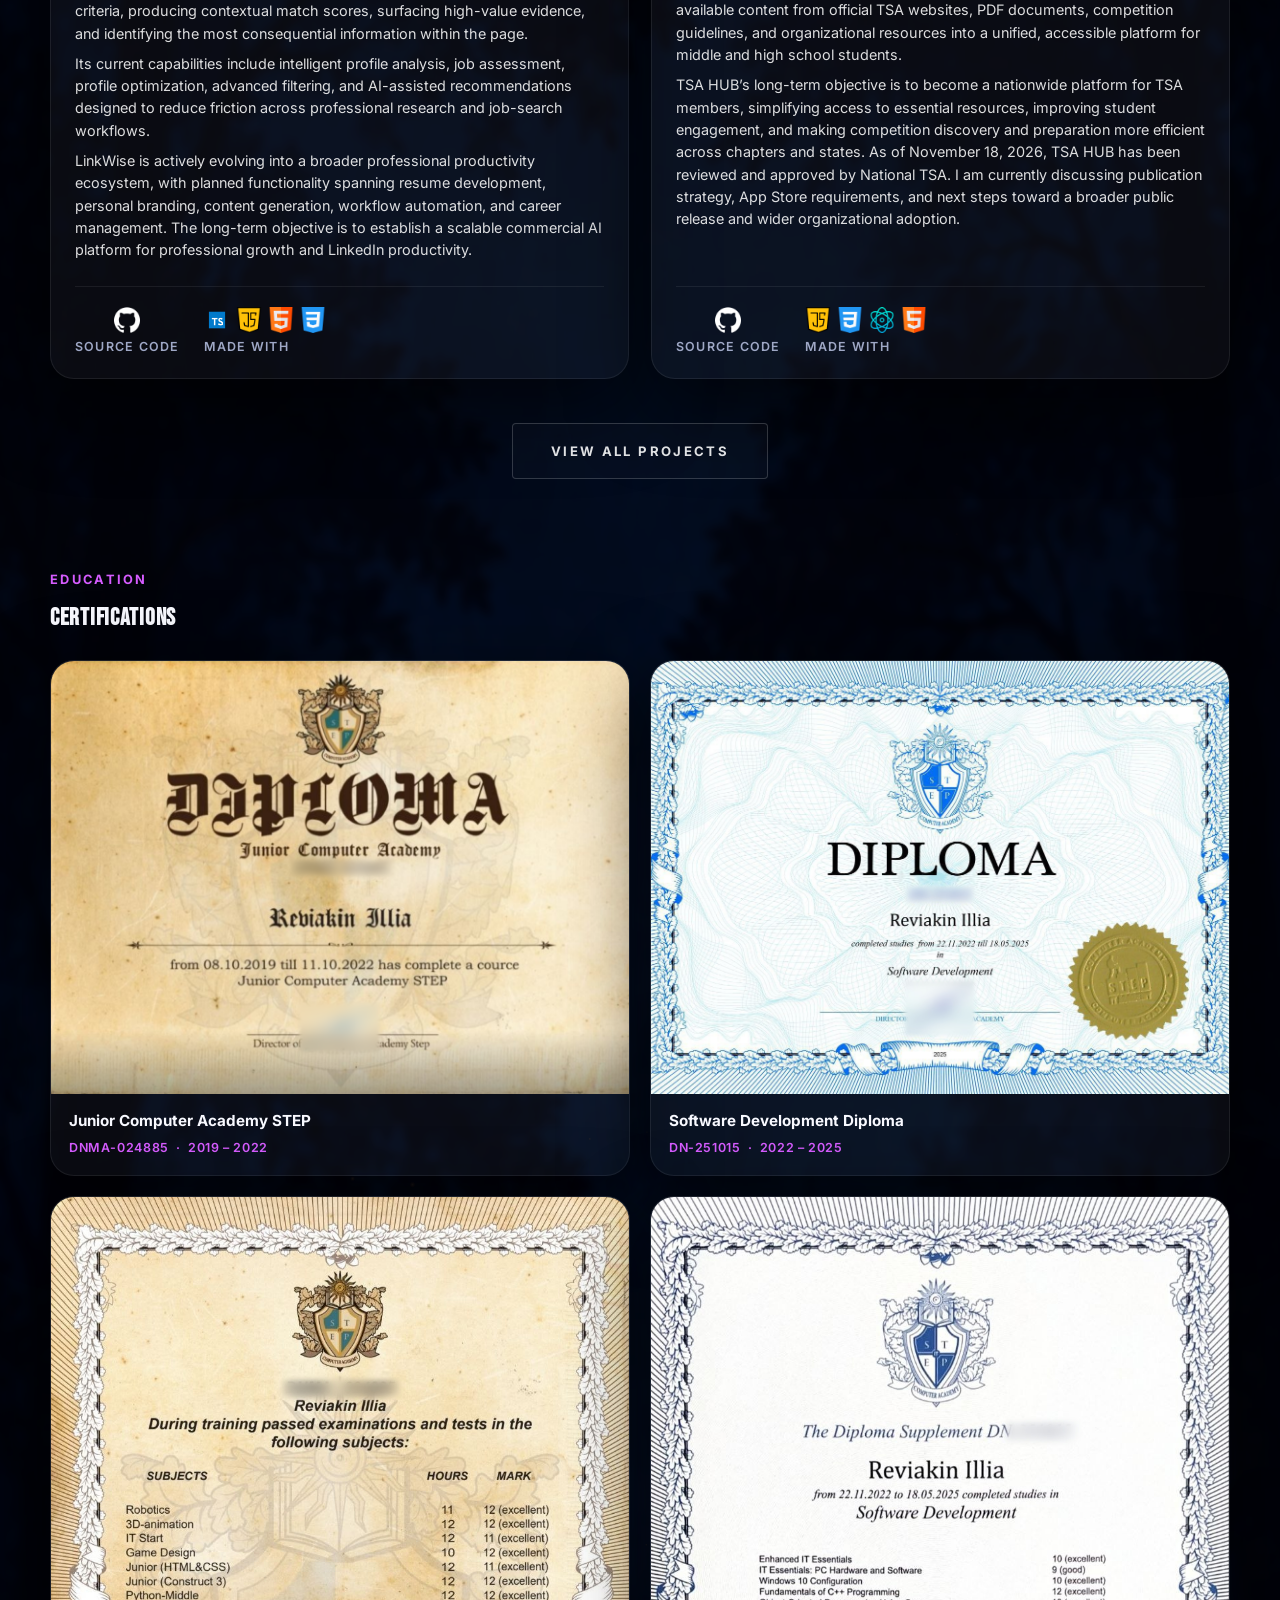
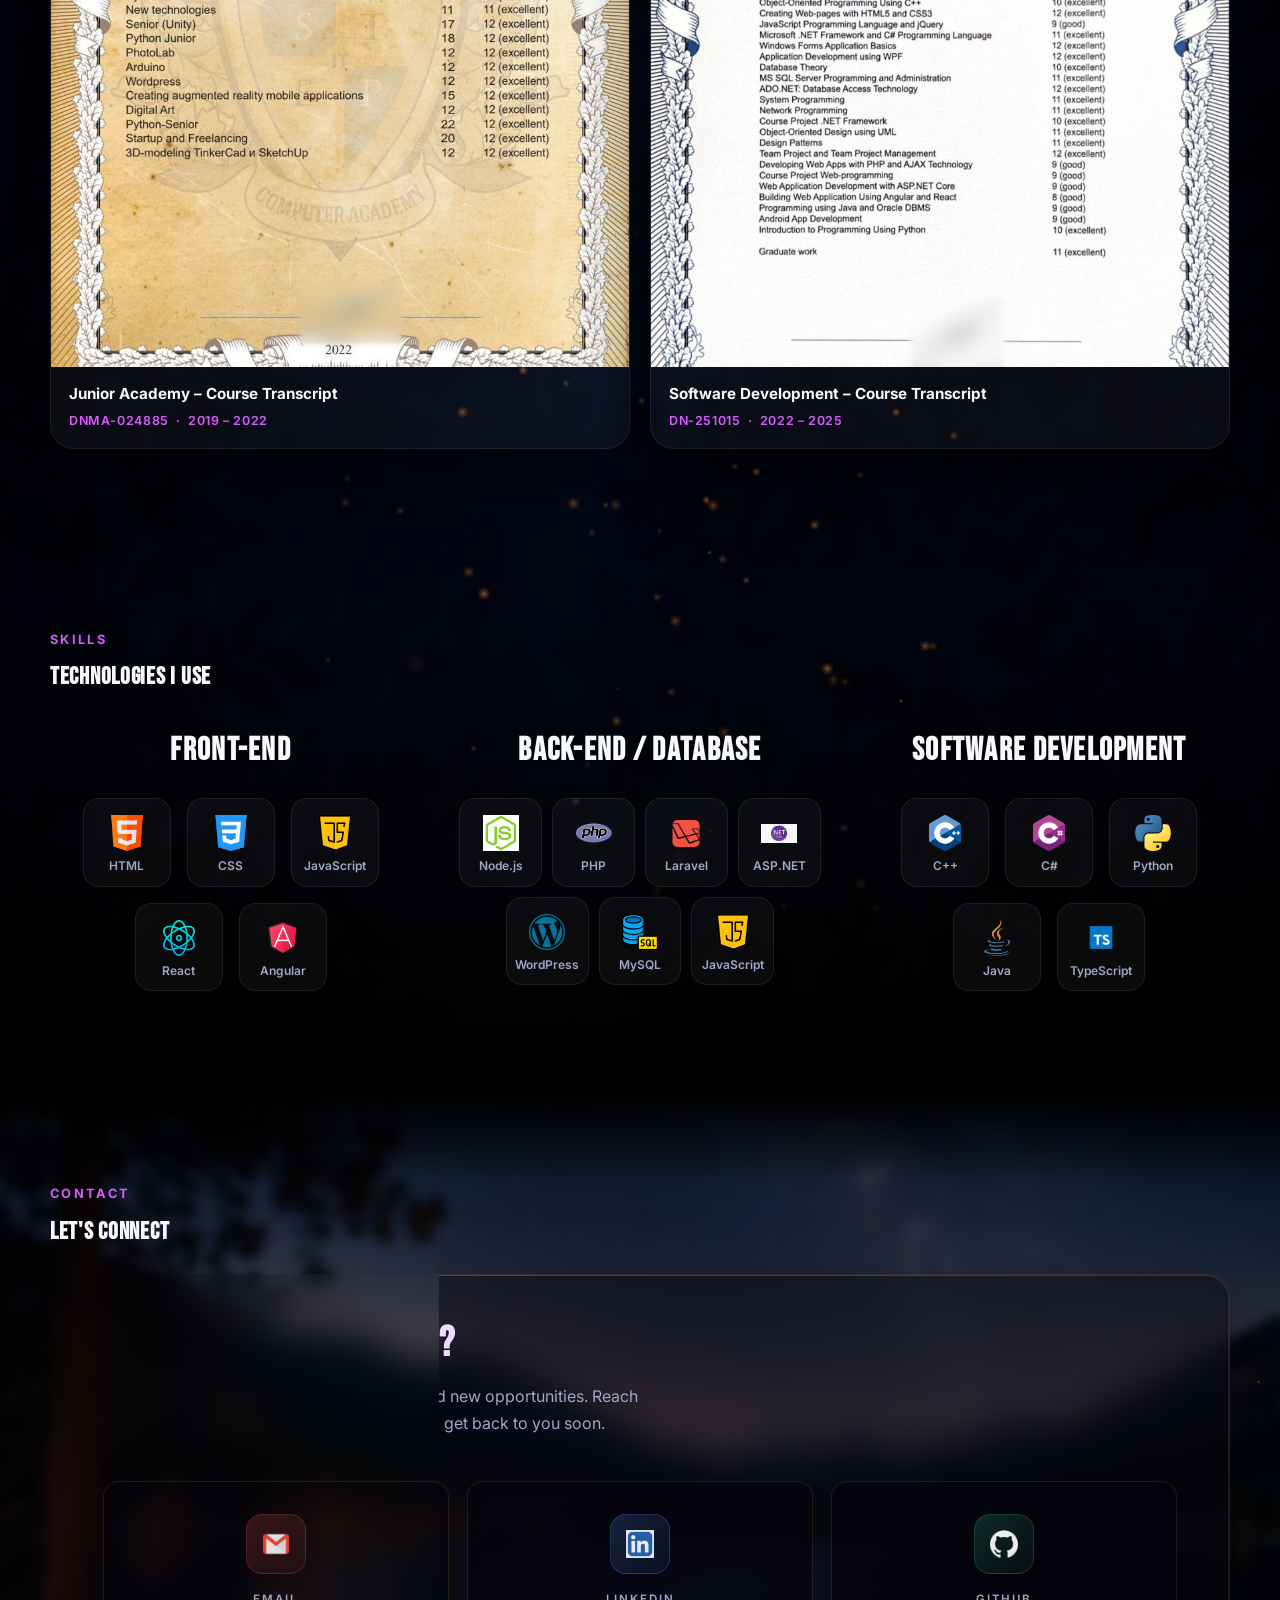
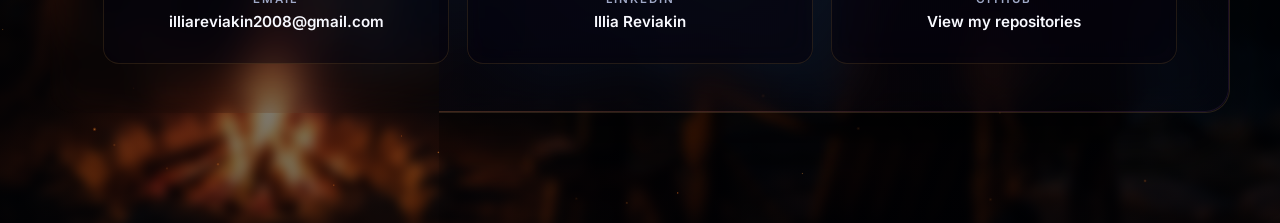
==== commit 645a0c32: "use blurred public diploma images" ====
--- a/index.html
+++ b/index.html
@@ -243,7 +243,7 @@
                     <div class="certs-row certs-row-diplomas">
                         <div class="cert-card cert-card-wide">
                             <div class="cert-img-wrap cert-img-landscape">
-                                <img src="assets/img/certs/junior.png" alt="Junior Computer Academy Diploma" />
+                                <img src="assets/img/certs/public/junior.png" alt="Junior Computer Academy Diploma" />
                             </div>
                             <div class="cert-info">
                                 <p class="cert-name">Junior Computer Academy STEP</p>
@@ -252,7 +252,7 @@
                         </div>
                         <div class="cert-card cert-card-wide">
                             <div class="cert-img-wrap cert-img-landscape">
-                                <img src="assets/img/certs/senior.jpg" alt="Software Development Diploma" />
+                                <img src="assets/img/certs/public/senior.jpg" alt="Software Development Diploma" />
                             </div>
                             <div class="cert-info">
                                 <p class="cert-name">Software Development Diploma</p>
@@ -264,7 +264,7 @@
                     <div class="certs-row certs-row-transcripts">
                         <div class="cert-card">
                             <div class="cert-img-wrap">
-                                <img src="assets/img/certs/junior-courses.jpg" alt="Junior Academy Course List" />
+                                <img src="assets/img/certs/public/junior-courses.jpg" alt="Junior Academy Course List" />
                             </div>
                             <div class="cert-info">
                                 <p class="cert-name">Junior Academy – Course Transcript</p>
@@ -273,7 +273,7 @@
                         </div>
                         <div class="cert-card">
                             <div class="cert-img-wrap">
-                                <img src="assets/img/certs/senior-courses.jpg" alt="Software Development Course List" />
+                                <img src="assets/img/certs/public/senior-courses.jpg" alt="Software Development Course List" />
                             </div>
                             <div class="cert-info">
                                 <p class="cert-name">Software Development – Course Transcript</p>
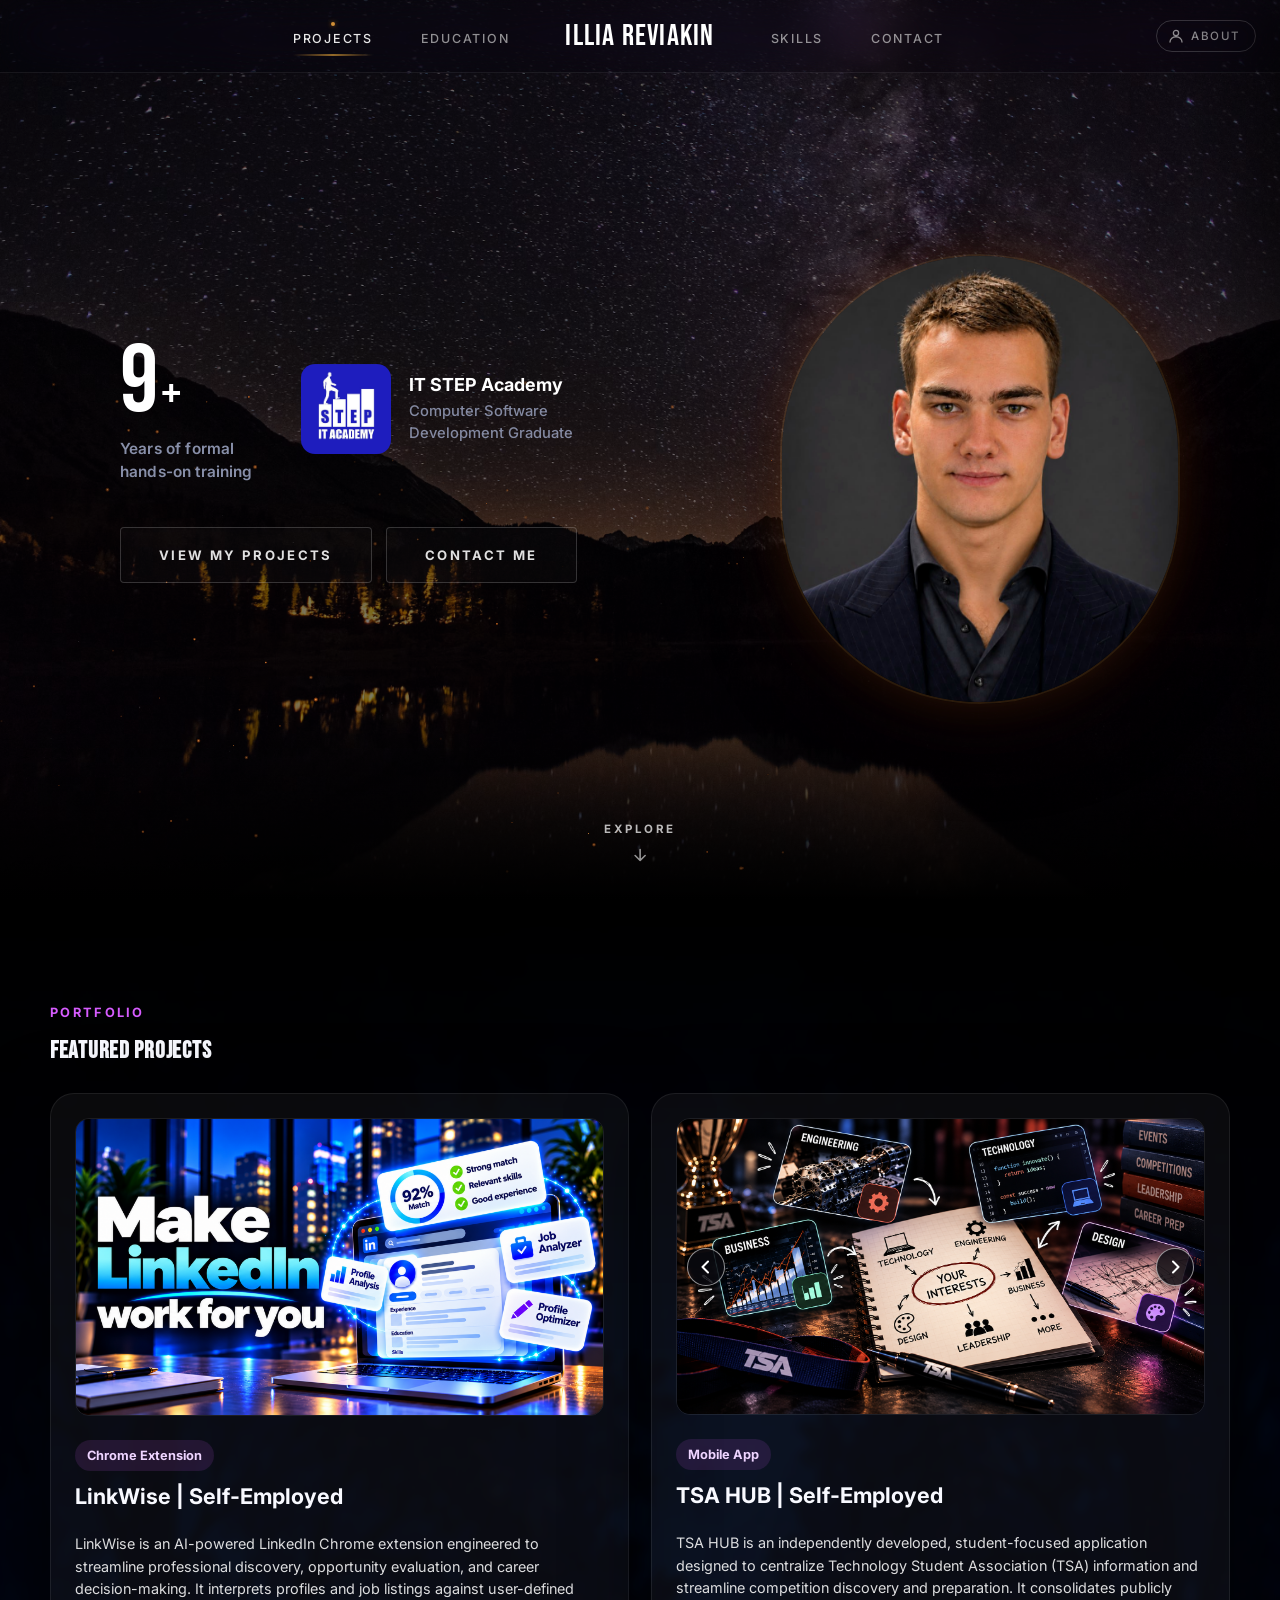
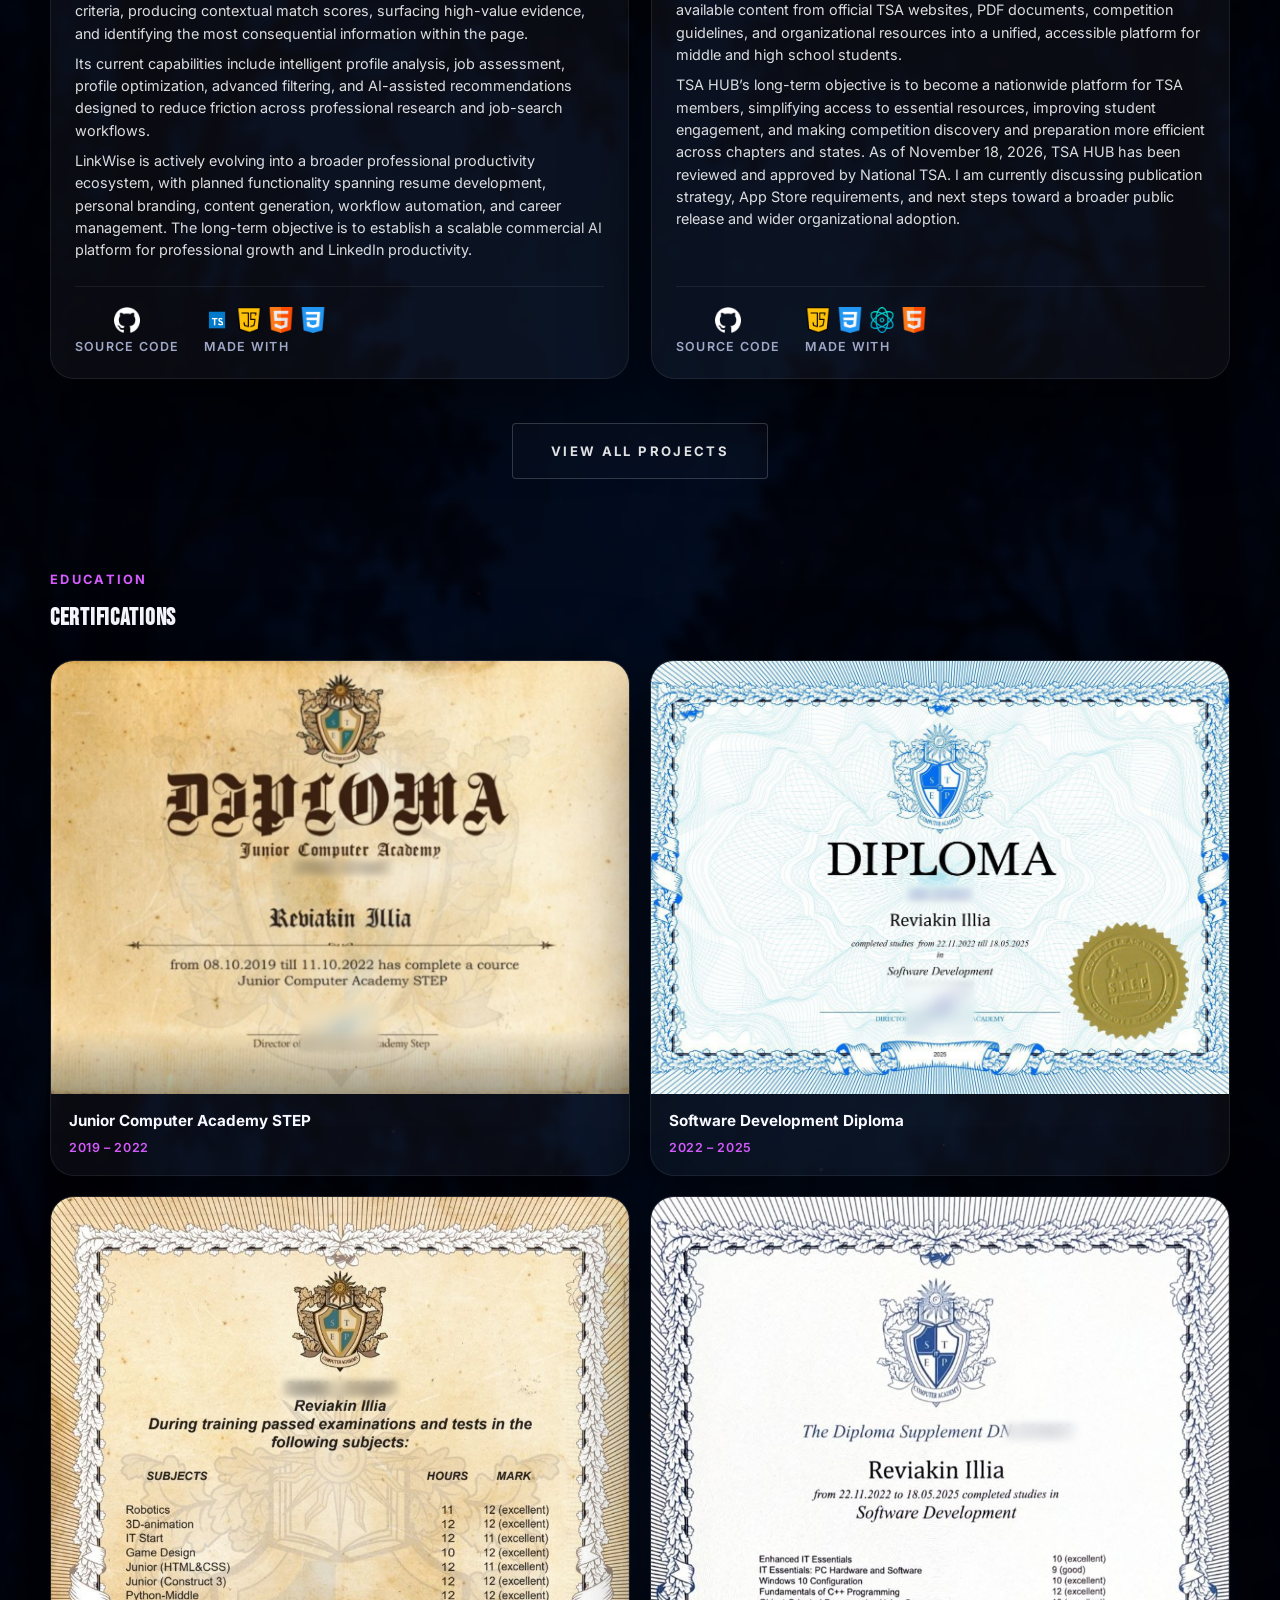
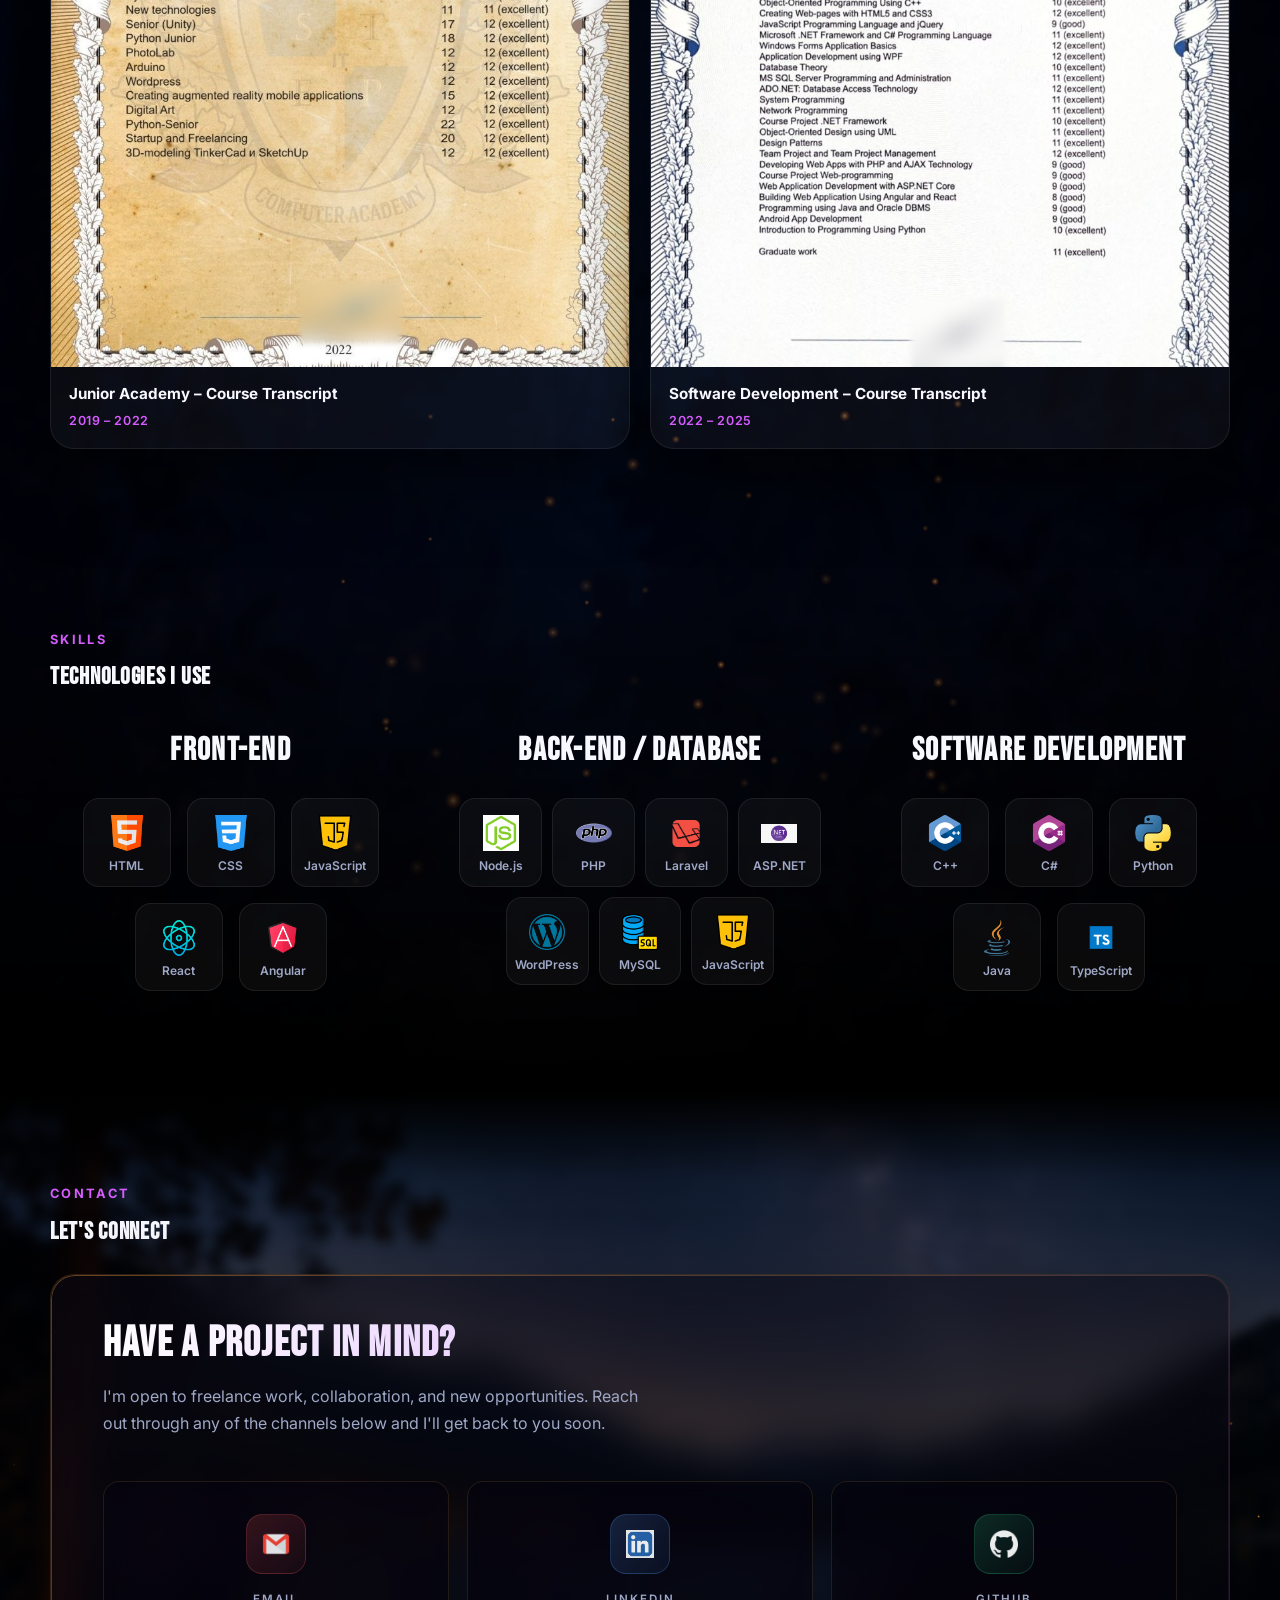
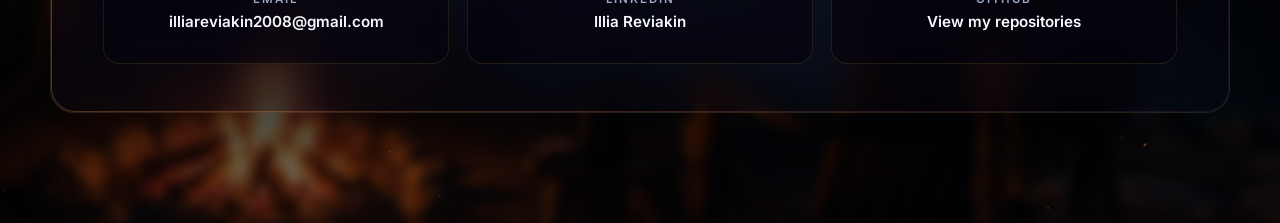
==== commit ce322409: "remove diploma numbers from captions" ====
--- a/index.html
+++ b/index.html
@@ -247,7 +247,7 @@
                             </div>
                             <div class="cert-info">
                                 <p class="cert-name">Junior Computer Academy STEP</p>
-                                <p class="cert-meta">DNMA-024885 &nbsp;·&nbsp; 2019 – 2022</p>
+                                <p class="cert-meta">2019 – 2022</p>
                             </div>
                         </div>
                         <div class="cert-card cert-card-wide">
@@ -256,7 +256,7 @@
                             </div>
                             <div class="cert-info">
                                 <p class="cert-name">Software Development Diploma</p>
-                                <p class="cert-meta">DN-251015 &nbsp;·&nbsp; 2022 – 2025</p>
+                                <p class="cert-meta">2022 – 2025</p>
                             </div>
                         </div>
                     </div>
@@ -268,7 +268,7 @@
                             </div>
                             <div class="cert-info">
                                 <p class="cert-name">Junior Academy – Course Transcript</p>
-                                <p class="cert-meta">DNMA-024885 &nbsp;·&nbsp; 2019 – 2022</p>
+                                <p class="cert-meta">2019 – 2022</p>
                             </div>
                         </div>
                         <div class="cert-card">
@@ -277,7 +277,7 @@
                             </div>
                             <div class="cert-info">
                                 <p class="cert-name">Software Development – Course Transcript</p>
-                                <p class="cert-meta">DN-251015 &nbsp;·&nbsp; 2022 – 2025</p>
+                                <p class="cert-meta">2022 – 2025</p>
                             </div>
                         </div>
                     </div>
